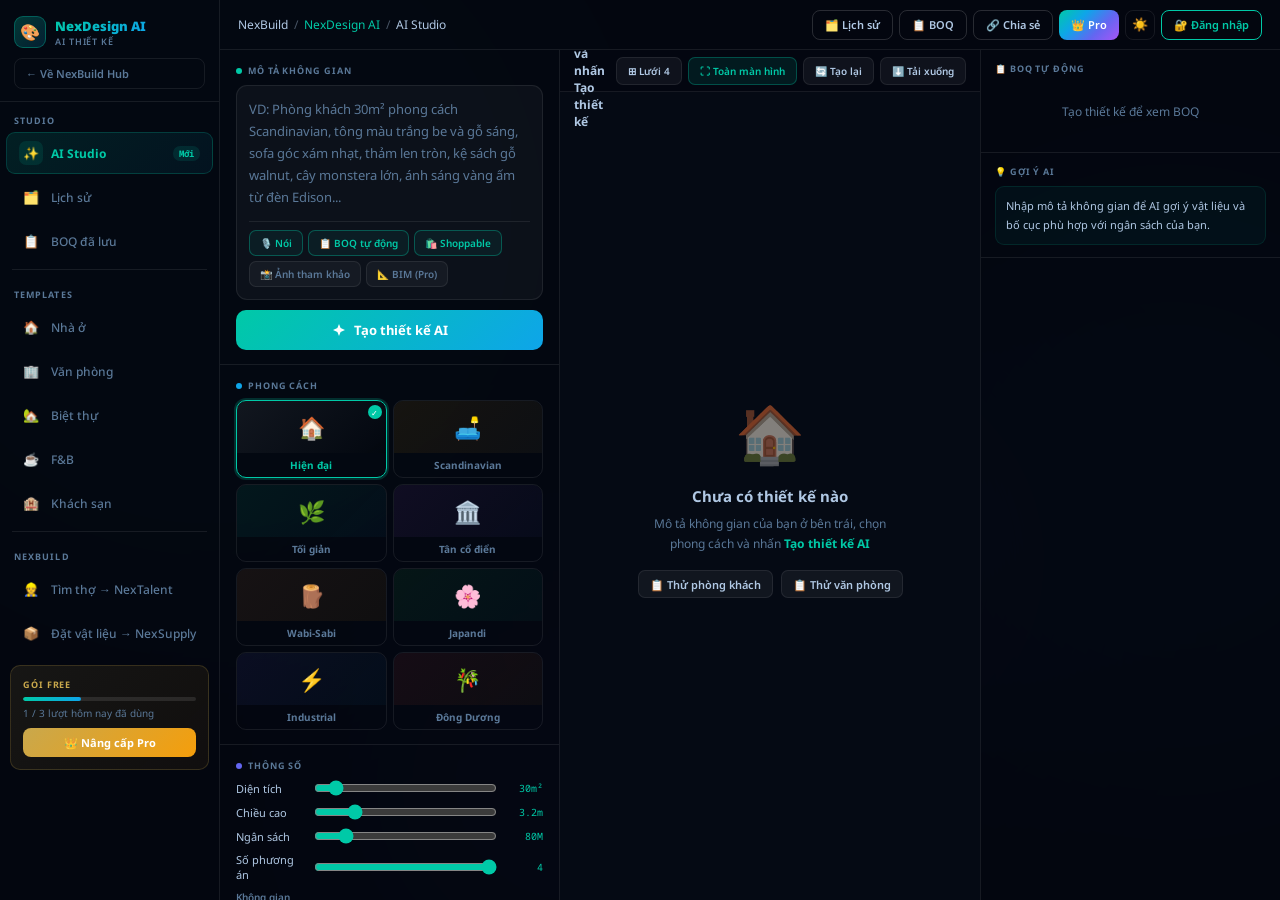
==== public/nexdesign-app.html @ 83a47e2e "feat: NexDesign AI full-stack — Gemini integration + auth + quota - Replace nexdesign-app with corre" ====
<!DOCTYPE html>
<html lang="vi" data-theme="dark">
<head>
<meta charset="UTF-8">
<meta name="viewport" content="width=device-width,initial-scale=1.0">
<title>NexDesign AI — AI Thiết kế không gian</title>
<link href="https://fonts.googleapis.com/css2?family=Noto+Sans:wght@300;400;500;600;700;900&family=Noto+Sans+Mono:wght@400;600;700&display=swap" rel="stylesheet">
<style>
*{margin:0;padding:0;box-sizing:border-box}
:root{--c1:#00C9A7;--c2:#0EA5E9;--ind:#6366F1;--vio:#A855F7;--gold:#C9A84C;--green:#22C55E;--red:#EF4444;--amb:#F59E0B;--orange:#FB923C;--grad:linear-gradient(135deg,#00C9A7,#0EA5E9,#6366F1,#A855F7)}
[data-theme="dark"]{--bg:#030609;--bg2:#050A14;--bg3:#080E1C;--text:#F2F7FF;--text2:#B0C8E4;--text3:#5A7898;--bdr:rgba(255,255,255,.08);--bdr2:rgba(255,255,255,.15);--sur:rgba(8,14,30,.94);--sur2:rgba(12,20,42,.97);--sb:rgba(4,7,16,.96);--card:rgba(6,11,24,.95)}
[data-theme="light"]{--bg:#EEF2FF;--bg2:#F8F9FF;--bg3:#E4E9FF;--text:#0A1020;--text2:#304060;--text3:#6888AA;--bdr:rgba(80,100,200,.1);--bdr2:rgba(80,100,200,.2);--sur:rgba(255,255,255,.95);--sur2:#fff;--sb:rgba(248,250,255,.97);--card:rgba(255,255,255,.92)}
html,body{height:100%;font-family:"Noto Sans",sans-serif;background:var(--bg);color:var(--text);overflow:hidden}
.orb{position:fixed;border-radius:50%;filter:blur(100px);pointer-events:none;z-index:0;animation:drift 14s ease-in-out infinite alternate;opacity:.3}
.o1{width:800px;height:800px;background:#00C9A7;top:-20%;left:-15%;animation-delay:0s}
.o2{width:600px;height:600px;background:#0EA5E9;top:20%;right:-15%;animation-delay:-4s}
.o3{width:500px;height:500px;background:#6366F1;bottom:-15%;left:25%;animation-delay:-8s}
.o4{width:400px;height:400px;background:#A855F7;top:40%;left:50%;animation-delay:-11s}
@keyframes drift{0%{transform:translate(0,0) scale(1)}40%{transform:translate(30px,-40px) scale(1.08)}70%{transform:translate(-20px,28px) scale(.93)}100%{transform:translate(14px,20px) scale(1.05)}}
[data-theme="light"] .orb{opacity:.08}

#app{display:flex;height:100vh;overflow:hidden;position:relative;z-index:1}

/* ── SIDEBAR ── */
#sb{width:220px;flex-shrink:0;height:100vh;background:var(--sb);border-right:1px solid var(--bdr);display:flex;flex-direction:column;overflow-y:auto;z-index:10}
#sb::-webkit-scrollbar{width:3px}#sb::-webkit-scrollbar-thumb{background:rgba(255,255,255,.08);border-radius:2px}
.sb-head{padding:16px 14px 12px;border-bottom:1px solid var(--bdr)}
.sb-brand{display:flex;align-items:center;gap:9px;margin-bottom:10px}
.sb-brand-ico{width:32px;height:32px;border-radius:9px;background:linear-gradient(135deg,rgba(0,201,167,.25),rgba(14,165,233,.15));border:1px solid rgba(0,201,167,.35);display:flex;align-items:center;justify-content:center;font-size:16px}
.sb-brand-t{font-size:13px;font-weight:900;background:linear-gradient(135deg,#00C9A7,#0EA5E9);-webkit-background-clip:text;-webkit-text-fill-color:transparent;background-clip:text}
.sb-brand-s{font-size:9px;color:var(--text3);font-weight:600;letter-spacing:.1em;text-transform:uppercase}
.sb-back{width:100%;padding:7px 11px;border-radius:8px;border:1px solid var(--bdr);background:transparent;color:var(--text3);font-size:11px;font-weight:600;cursor:pointer;font-family:"Noto Sans",sans-serif;display:flex;align-items:center;gap:6px;transition:all .2s}
.sb-back:hover{border-color:var(--c1);color:var(--c1)}
.sb-sec{padding:12px 14px 4px;font-size:9px;font-weight:700;color:var(--text3);letter-spacing:.12em;text-transform:uppercase}
.si{display:flex;align-items:center;gap:8px;padding:8px 12px;margin:1px 6px;border-radius:9px;cursor:pointer;transition:all .2s;font-size:12px;font-weight:500;color:var(--text3);border:1px solid transparent}
.si:hover{background:rgba(255,255,255,.05);color:var(--text2)}
.si.on{background:linear-gradient(135deg,rgba(0,201,167,.12),rgba(14,165,233,.07));border-color:rgba(0,201,167,.22);color:var(--c1);font-weight:700}
.si-ic{width:24px;height:24px;border-radius:7px;display:flex;align-items:center;justify-content:center;font-size:13px;flex-shrink:0}
.si.on .si-ic{background:rgba(0,201,167,.12)}
.si-b{margin-left:auto;font-size:9px;font-weight:700;padding:1px 6px;border-radius:7px;background:rgba(0,201,167,.12);color:var(--c1);font-family:"Noto Sans Mono",monospace}
.si-div{height:1px;background:var(--bdr);margin:6px 12px}
.plan-box{margin:10px;border-radius:10px;background:linear-gradient(135deg,rgba(201,168,76,.1),rgba(245,158,11,.06));border:1px solid rgba(201,168,76,.2);padding:12px}
.plan-lbl{font-size:9px;font-weight:700;color:var(--gold);letter-spacing:.1em;text-transform:uppercase;margin-bottom:6px}
.plan-free-bar{height:4px;border-radius:2px;background:rgba(255,255,255,.1);overflow:hidden;margin-bottom:5px}
.plan-free-fill{height:100%;background:linear-gradient(90deg,var(--c1),var(--c2));width:33.3%;border-radius:2px}
.plan-free-txt{font-size:10px;color:var(--text3);margin-bottom:8px}
.plan-up{width:100%;padding:7px;border-radius:8px;background:linear-gradient(135deg,#C9A84C,#F59E0B);border:none;color:#fff;font-size:11px;font-weight:700;cursor:pointer;font-family:"Noto Sans",sans-serif}
.rbtn{height:32px;padding:0 12px;border-radius:8px;border:1px solid var(--bdr);background:var(--bg3);color:var(--text3);font-size:11px;font-weight:600;cursor:pointer;font-family:"Noto Sans",sans-serif;transition:all .2s}
.rbtn.on{border-color:var(--c1);background:rgba(0,201,167,.1);color:var(--c1)}

/* ── TOPBAR ── */
.topbar{height:50px;background:var(--sb);border-bottom:1px solid var(--bdr);display:flex;align-items:center;gap:10px;padding:0 18px;flex-shrink:0}
.tb-bpath{display:flex;align-items:center;gap:6px;font-size:12px;color:var(--text3)}
.tb-bpath span{color:var(--text2)}
.tb-bpath .sep{opacity:.4}
.tb-acts{margin-left:auto;display:flex;gap:6px;align-items:center}
.tba{height:30px;padding:0 12px;border-radius:8px;font-size:11px;font-weight:600;cursor:pointer;font-family:"Noto Sans",sans-serif;transition:all .2s;display:flex;align-items:center;gap:5px;white-space:nowrap}
.tba-g{background:transparent;border:1px solid var(--bdr2);color:var(--text2)}.tba-g:hover{border-color:var(--c1);color:var(--c1)}
.tba-p{background:var(--grad);border:none;color:#fff}.tba-p:hover{opacity:.88}
.tba-ic{width:30px;height:30px;border-radius:8px;border:1px solid var(--bdr);background:transparent;color:var(--text2);cursor:pointer;display:flex;align-items:center;justify-content:center;font-size:13px;transition:all .2s}
.tba-ic:hover{border-color:var(--c1);color:var(--c1)}

/* ── MAIN AREA ── */
#main{flex:1;display:flex;flex-direction:column;overflow:hidden}
.pg{flex:1;overflow-y:auto;display:none}
.pg.on{display:flex;flex-direction:column}
.pg::-webkit-scrollbar{width:5px}.pg::-webkit-scrollbar-thumb{background:rgba(255,255,255,.08);border-radius:3px}

/* ── STUDIO LAYOUT ── */
.studio{display:grid;grid-template-columns:340px 1fr 300px;height:calc(100vh - 50px);overflow:hidden}

/* LEFT PANEL — INPUT */
.panel-l{background:var(--sb);border-right:1px solid var(--bdr);display:flex;flex-direction:column;overflow-y:auto;overflow-x:hidden}
.panel-l::-webkit-scrollbar{width:3px}.panel-l::-webkit-scrollbar-thumb{background:rgba(255,255,255,.06);border-radius:2px}
.pl-sec{padding:14px 16px;border-bottom:1px solid var(--bdr)}
.pl-lbl{font-size:9px;font-weight:700;color:var(--text3);letter-spacing:.1em;text-transform:uppercase;margin-bottom:8px;display:flex;align-items:center;gap:6px}
.pl-lbl-dot{width:6px;height:6px;border-radius:50%}
.prompt-box{background:rgba(255,255,255,.04);border:1px solid var(--bdr);border-radius:11px;padding:12px;margin-bottom:10px;transition:all .25s}
.prompt-box:focus-within{border-color:rgba(0,201,167,.4);background:rgba(0,201,167,.04)}
textarea{width:100%;background:transparent;border:none;outline:none;color:var(--text);font-size:13px;font-family:"Noto Sans",sans-serif;resize:none;line-height:1.7}
textarea::placeholder{color:var(--text3)}
.prompt-tools{display:flex;gap:5px;flex-wrap:wrap;margin-top:8px;padding-top:8px;border-top:1px solid var(--bdr)}
.pt{height:26px;padding:0 10px;border-radius:7px;background:rgba(255,255,255,.04);border:1px solid var(--bdr);color:var(--text3);font-size:10px;font-weight:600;cursor:pointer;font-family:"Noto Sans",sans-serif;display:flex;align-items:center;gap:4px;transition:all .2s}
.pt:hover,.pt.on{border-color:rgba(0,201,167,.35);color:var(--c1);background:rgba(0,201,167,.07)}
.gen-btn{width:100%;padding:11px;border-radius:10px;background:linear-gradient(135deg,#00C9A7,#0EA5E9);border:none;color:#fff;font-size:13px;font-weight:700;cursor:pointer;font-family:"Noto Sans",sans-serif;display:flex;align-items:center;justify-content:center;gap:8px;transition:all .2s}
.gen-btn:hover{transform:translateY(-1px);box-shadow:0 6px 20px rgba(0,201,167,.3)}

/* STYLE CHIPS */
.style-grid{display:grid;grid-template-columns:1fr 1fr;gap:6px}
.sc{border-radius:10px;border:1px solid var(--bdr);cursor:pointer;overflow:hidden;transition:all .22s;position:relative}
.sc:hover{border-color:var(--c1);transform:scale(1.02)}
.sc.on{border-color:var(--c1);box-shadow:0 0 0 2px rgba(0,201,167,.2)}
.sc-img{height:52px;display:flex;align-items:center;justify-content:center;font-size:22px;position:relative}
.sc-lbl{font-size:10px;font-weight:700;text-align:center;padding:5px 4px;color:var(--text3)}
.sc.on .sc-lbl{color:var(--c1)}
.sc-ck{position:absolute;top:4px;right:4px;width:14px;height:14px;border-radius:50%;background:var(--c1);color:#fff;font-size:8px;display:none;align-items:center;justify-content:center}
.sc.on .sc-ck{display:flex}

/* SETTINGS */
.rng{display:flex;align-items:center;gap:8px;margin-bottom:8px}
.rng-l{font-size:11px;color:var(--text2);width:70px;flex-shrink:0}
input[type=range]{flex:1;accent-color:var(--c1);cursor:pointer}
.rng-v{font-family:"Noto Sans Mono",monospace;font-size:10px;color:var(--c1);width:38px;text-align:right;flex-shrink:0}
.tgl-row{display:flex;align-items:center;justify-content:space-between;margin-bottom:7px}
.tgl-l{font-size:11px;color:var(--text2)}
.tgl{width:34px;height:18px;border-radius:9px;background:rgba(255,255,255,.1);cursor:pointer;position:relative;transition:all .3s;flex-shrink:0;border:none}
.tgl.on{background:var(--c1)}
.tgl::after{content:"";position:absolute;top:2px;left:2px;width:14px;height:14px;border-radius:50%;background:#fff;transition:all .25s}
.tgl.on::after{left:18px}
.chips{display:flex;gap:4px;flex-wrap:wrap}
.chip{padding:4px 10px;border-radius:14px;border:1px solid var(--bdr);background:transparent;color:var(--text3);font-size:10px;font-weight:600;cursor:pointer;transition:all .2s;font-family:"Noto Sans",sans-serif}
.chip.on{background:rgba(0,201,167,.1);border-color:rgba(0,201,167,.3);color:var(--c1)}

/* CENTER CANVAS */
.canvas{background:var(--bg2);display:flex;flex-direction:column;overflow:hidden;position:relative}
.cv-toolbar{height:42px;background:var(--sb);border-bottom:1px solid var(--bdr);display:flex;align-items:center;gap:6px;padding:0 14px;flex-shrink:0}
.cv-tb-lbl{font-size:12px;font-weight:700;color:var(--text2);flex:1}
.cv-btn{height:28px;padding:0 11px;border-radius:7px;background:rgba(255,255,255,.05);border:1px solid var(--bdr);color:var(--text2);font-size:10px;font-weight:600;cursor:pointer;font-family:"Noto Sans",sans-serif;display:flex;align-items:center;gap:5px;transition:all .2s}
.cv-btn:hover{border-color:var(--c1);color:var(--c1)}
.cv-btn.active{background:rgba(0,201,167,.1);border-color:rgba(0,201,167,.3);color:var(--c1)}

/* RENDER STATES */
.cv-empty{flex:1;display:flex;flex-direction:column;align-items:center;justify-content:center;color:var(--text3);text-align:center;padding:40px}
.cv-empty-ico{font-size:56px;margin-bottom:16px;opacity:.5}
.cv-empty-t{font-size:15px;font-weight:700;margin-bottom:8px;color:var(--text2)}
.cv-empty-s{font-size:12px;line-height:1.7;max-width:260px}

.cv-loading{flex:1;display:none;flex-direction:column;align-items:center;justify-content:center;padding:40px}
.cv-loading.on{display:flex}
.spinner{width:48px;height:48px;border:3px solid rgba(0,201,167,.2);border-top-color:var(--c1);border-radius:50%;animation:spin 1s linear infinite;margin-bottom:20px}
@keyframes spin{to{transform:rotate(360deg)}}
.ld-t{font-size:14px;font-weight:700;color:var(--text2);margin-bottom:6px}
.ld-s{font-size:12px;color:var(--text3);margin-bottom:20px}
.ld-bar{width:280px;height:4px;border-radius:2px;background:rgba(255,255,255,.08);overflow:hidden;margin-bottom:8px}
.ld-fill{height:100%;background:linear-gradient(90deg,var(--c1),var(--c2));border-radius:2px;width:0%;transition:width .5s ease}
.ld-steps-row{display:flex;gap:0;width:280px;position:relative;margin-top:16px}
.ld-steps-row::before{content:"";position:absolute;top:9px;left:0;right:0;height:2px;background:var(--bdr)}
.ld-st{flex:1;display:flex;flex-direction:column;align-items:center;gap:4px;position:relative;z-index:1}
.ld-dot{width:18px;height:18px;border-radius:50%;background:var(--bg2);border:2px solid var(--bdr);display:flex;align-items:center;justify-content:center;font-size:8px;font-weight:700;transition:all .3s}
.ld-dot.done{background:var(--c1);border-color:var(--c1);color:#fff}
.ld-dot.act{background:rgba(0,201,167,.15);border-color:var(--c1);color:var(--c1);animation:pulse 1.2s ease infinite}
@keyframes pulse{0%,100%{box-shadow:0 0 0 0 rgba(0,201,167,.35)}50%{box-shadow:0 0 0 6px rgba(0,201,167,0)}}
.ld-sl{font-size:9px;color:var(--text3);font-weight:600}

.cv-result{flex:1;display:none;flex-direction:column;overflow:hidden}
.cv-result.on{display:flex}

/* RENDER GRID */
.render-tabs{display:flex;gap:6px;padding:10px 14px;background:var(--sb);border-bottom:1px solid var(--bdr);flex-shrink:0}
.rt{height:26px;padding:0 12px;border-radius:7px;font-size:11px;font-weight:600;cursor:pointer;border:1px solid var(--bdr);background:transparent;color:var(--text3);font-family:"Noto Sans",sans-serif;transition:all .2s}
.rt.on{background:rgba(0,201,167,.1);border-color:rgba(0,201,167,.3);color:var(--c1);font-weight:700}
.render-area{flex:1;overflow-y:auto;padding:14px}
.render-area::-webkit-scrollbar{width:4px}.render-area::-webkit-scrollbar-thumb{background:rgba(255,255,255,.06);border-radius:2px}

.r4grid{display:grid;grid-template-columns:1fr 1fr;gap:10px}
.rcard{border-radius:12px;border:1px solid var(--bdr);overflow:hidden;cursor:pointer;transition:all .25s;position:relative}
.rcard:hover{border-color:rgba(0,201,167,.35);transform:translateY(-2px)}
.rcard.sel{border-color:var(--c1);box-shadow:0 0 0 2px rgba(0,201,167,.2)}
.rframe{height:170px;display:flex;align-items:center;justify-content:center;position:relative;overflow:hidden}
.rf-label{position:absolute;bottom:8px;left:8px;right:8px;background:rgba(0,0,0,.65);border-radius:6px;padding:6px 8px;font-size:10px;font-weight:700;color:#fff;backdrop-filter:blur(4px)}
.rf-sel{position:absolute;top:8px;left:8px;background:var(--c1);color:#fff;font-size:9px;font-weight:800;padding:2px 8px;border-radius:6px}
.rf-opts{position:absolute;top:8px;right:8px;display:flex;gap:4px;opacity:0;transition:opacity .2s}
.rcard:hover .rf-opts{opacity:1}
.rf-opt{width:26px;height:26px;border-radius:6px;background:rgba(0,0,0,.6);border:1px solid rgba(255,255,255,.2);color:#fff;font-size:12px;cursor:pointer;display:flex;align-items:center;justify-content:center;backdrop-filter:blur(4px)}
.rmeta{padding:8px 10px;background:var(--sur)}
.rmeta-t{font-size:11px;font-weight:700;color:var(--text);margin-bottom:2px}
.rmeta-s{font-size:10px;color:var(--text3)}

/* SINGLE RENDER VIEW */
.single-render{display:none;flex-direction:column;gap:0;height:100%}
.single-render.on{display:flex}
.sr-frame{flex:1;position:relative;overflow:hidden;min-height:0}
.sr-toolbar{display:flex;align-items:center;gap:6px;padding:8px 12px;background:rgba(0,0,0,.4);backdrop-filter:blur(12px);border-bottom:1px solid rgba(255,255,255,.08)}
.sr-info{font-size:11px;color:rgba(255,255,255,.8);font-weight:600}
.sr-tools{margin-left:auto;display:flex;gap:5px}
.sr-t{height:26px;padding:0 10px;border-radius:7px;background:rgba(255,255,255,.12);border:1px solid rgba(255,255,255,.15);color:#fff;font-size:10px;font-weight:600;cursor:pointer;font-family:"Noto Sans",sans-serif;display:flex;align-items:center;gap:4px}
.sr-t:hover{background:rgba(255,255,255,.2)}
.sr-canvas{flex:1;display:flex;align-items:center;justify-content:center;overflow:hidden;position:relative}

/* SHOPPABLE HOTSPOTS */
.hotspot{position:absolute;width:28px;height:28px;border-radius:50%;background:rgba(0,201,167,.9);border:2px solid #fff;cursor:pointer;display:flex;align-items:center;justify-content:center;font-size:12px;color:#fff;font-weight:700;animation:hpulse 2s ease infinite;box-shadow:0 0 0 0 rgba(0,201,167,.4);transition:transform .2s}
.hotspot:hover{transform:scale(1.2)}
@keyframes hpulse{0%,100%{box-shadow:0 0 0 0 rgba(0,201,167,.5)}60%{box-shadow:0 0 0 10px rgba(0,201,167,0)}}
.hp-tip{position:absolute;background:rgba(3,6,14,.95);border:1px solid rgba(0,201,167,.3);border-radius:10px;padding:10px 12px;font-size:11px;color:var(--text);min-width:160px;pointer-events:none;z-index:10;backdrop-filter:blur(10px)}
.hp-tip-name{font-weight:700;margin-bottom:3px}
.hp-tip-price{color:var(--c1);font-weight:700;font-family:"Noto Sans Mono",monospace;font-size:12px;margin-bottom:6px}
.hp-tip-btn{width:100%;padding:5px;border-radius:6px;background:linear-gradient(135deg,var(--c1),var(--c2));border:none;color:#fff;font-size:10px;font-weight:700;cursor:pointer;font-family:"Noto Sans",sans-serif}

/* RIGHT PANEL — DETAILS */
.panel-r{background:var(--sb);border-left:1px solid var(--bdr);display:flex;flex-direction:column;overflow-y:auto;overflow-x:hidden}
.panel-r::-webkit-scrollbar{width:3px}.panel-r::-webkit-scrollbar-thumb{background:rgba(255,255,255,.06);border-radius:2px}
.pr-sec{padding:12px 14px;border-bottom:1px solid var(--bdr)}
.pr-lbl{font-size:9px;font-weight:700;color:var(--text3);letter-spacing:.1em;text-transform:uppercase;margin-bottom:8px}

/* BOQ in right panel */
.boq-item{display:flex;align-items:center;justify-content:space-between;padding:7px 0;border-bottom:1px solid rgba(255,255,255,.04)}
.boq-item:last-child{border-bottom:none}
.bi-cat{font-size:11px;color:var(--text2)}
.bi-mat{font-size:10px;color:var(--text3);margin-top:1px}
.bi-price{font-family:"Noto Sans Mono",monospace;font-size:12px;font-weight:700;color:var(--c1);white-space:nowrap;margin-left:8px}
.boq-total-row{display:flex;justify-content:space-between;align-items:center;padding:10px 0;border-top:1px solid var(--bdr);margin-top:4px}
.boq-total-l{font-size:11px;font-weight:700;color:var(--text2)}
.boq-total-v{font-family:"Noto Sans Mono",monospace;font-size:17px;font-weight:800;color:var(--c1)}
.boq-act-grid{display:grid;grid-template-columns:1fr 1fr;gap:6px;margin-top:8px}
.bab{padding:8px;border-radius:9px;font-size:11px;font-weight:700;cursor:pointer;font-family:"Noto Sans",sans-serif;border:none;color:#fff;text-align:center;transition:opacity .2s}
.bab:hover{opacity:.85}
.bab-g{background:transparent;border:1px solid var(--bdr2);color:var(--text2)}
.bab-g:hover{border-color:var(--c1);color:var(--c1)}

/* VARIANTS / MATERIALS */
.var-row{display:flex;align-items:center;gap:7px;padding:7px 0;border-bottom:1px solid rgba(255,255,255,.04);cursor:pointer;transition:all .2s;border-radius:6px;padding:6px}
.var-row:hover{background:rgba(255,255,255,.04)}
.var-row.on{background:rgba(0,201,167,.07)}
.var-swatch{width:28px;height:28px;border-radius:7px;flex-shrink:0;border:1px solid rgba(255,255,255,.1)}
.var-info{flex:1}
.var-name{font-size:11px;font-weight:600;color:var(--text)}
.var-price{font-size:10px;color:var(--text3)}
.var-sel{width:16px;height:16px;border-radius:50%;border:2px solid var(--bdr);flex-shrink:0;transition:all .2s}
.var-row.on .var-sel{background:var(--c1);border-color:var(--c1)}

/* HISTORY PAGE */
.hist-page{padding:18px;overflow-y:auto;flex:1}
.hist-page::-webkit-scrollbar{width:5px}
.hist-filter{display:flex;gap:6px;margin-bottom:16px;flex-wrap:wrap}
.hf{height:28px;padding:0 12px;border-radius:8px;border:1px solid var(--bdr);background:transparent;color:var(--text3);font-size:11px;font-weight:600;cursor:pointer;font-family:"Noto Sans",sans-serif;transition:all .2s}
.hf.on,.hf:hover{border-color:var(--c1);color:var(--c1);background:rgba(0,201,167,.07)}
.hist-grid{display:grid;grid-template-columns:repeat(auto-fill,minmax(180px,1fr));gap:12px}
.hcard{border-radius:12px;border:1px solid var(--bdr);overflow:hidden;cursor:pointer;transition:all .25s;background:var(--sur)}
.hcard:hover{transform:translateY(-3px);box-shadow:0 10px 30px rgba(0,0,0,.35);border-color:var(--bdr2)}
.hc-thumb{height:110px;display:flex;align-items:center;justify-content:center;font-size:36px;position:relative;overflow:hidden}
.hc-body{padding:10px 11px}
.hc-name{font-size:12px;font-weight:700;color:var(--text);margin-bottom:3px;line-height:1.3}
.hc-date{font-size:10px;color:var(--text3);margin-bottom:6px}
.hc-tags{display:flex;gap:4px;flex-wrap:wrap}
.htag{font-size:9px;font-weight:700;padding:2px 7px;border-radius:6px;border:1px solid}
.htag-t{background:rgba(0,201,167,.08);border-color:rgba(0,201,167,.2);color:var(--c1)}
.htag-b{background:rgba(14,165,233,.08);border-color:rgba(14,165,233,.2);color:var(--c2)}
.htag-g{background:rgba(34,197,94,.08);border-color:rgba(34,197,94,.2);color:var(--green)}
.hc-acts{display:flex;gap:5px;margin-top:8px}
.hca{flex:1;padding:5px;border-radius:7px;font-size:10px;font-weight:600;cursor:pointer;border:none;font-family:"Noto Sans",sans-serif;text-align:center}

/* BOQ PAGE */
.boq-page{padding:18px;overflow-y:auto;flex:1}
.boq-page::-webkit-scrollbar{width:5px}
.boq-entry{background:var(--sur);border:1px solid var(--bdr);border-radius:13px;padding:16px;margin-bottom:12px}
.be-head{display:flex;align-items:center;gap:10px;margin-bottom:12px}
.be-title{font-size:13px;font-weight:800;flex:1}
.be-total{font-family:"Noto Sans Mono",monospace;font-size:15px;font-weight:800;color:var(--c1)}
table{width:100%;border-collapse:collapse;font-size:11px}
th{padding:7px 9px;text-align:left;font-size:9px;letter-spacing:.07em;text-transform:uppercase;color:var(--text3);border-bottom:1px solid var(--bdr);font-weight:700;background:rgba(255,255,255,.03)}
td{padding:8px 9px;border-bottom:1px solid rgba(255,255,255,.04);color:var(--text)}
tr:last-child td{border-bottom:none}
tr:hover td{background:rgba(255,255,255,.03)}
.td-stat{display:inline-flex;padding:2px 7px;border-radius:6px;font-size:9px;font-weight:700;border:1px solid}
.be-acts{display:flex;gap:6px;margin-top:12px;padding-top:10px;border-top:1px solid var(--bdr)}
.bea{flex:1;padding:7px;border-radius:8px;font-size:11px;font-weight:700;cursor:pointer;border:none;color:#fff;font-family:"Noto Sans",sans-serif;transition:opacity .2s;text-align:center}
.bea:hover{opacity:.85}
.bea-g{background:transparent;border:1px solid var(--bdr2);color:var(--text2)}.bea-g:hover{border-color:var(--c1);color:var(--c1)}

/* PILL */
.pill{display:inline-flex;align-items:center;padding:2px 8px;border-radius:8px;font-size:9px;font-weight:700;border:1px solid}
.p-t{background:rgba(0,201,167,.08);border-color:rgba(0,201,167,.2);color:var(--c1)}
.p-b{background:rgba(14,165,233,.08);border-color:rgba(14,165,233,.2);color:var(--c2)}
.p-g{background:rgba(34,197,94,.08);border-color:rgba(34,197,94,.2);color:var(--green)}
.p-gold{background:rgba(201,168,76,.08);border-color:rgba(201,168,76,.2);color:var(--gold)}
.p-r{background:rgba(239,68,68,.08);border-color:rgba(239,68,68,.2);color:var(--red)}

/* TOAST */
#toast{position:fixed;bottom:20px;left:50%;transform:translateX(-50%) translateY(80px);background:rgba(3,6,9,.97);border:1px solid rgba(0,201,167,.3);border-radius:10px;padding:8px 16px;font-size:12px;font-weight:600;color:var(--c1);transition:transform .3s cubic-bezier(.34,1.2,.64,1);z-index:9999;pointer-events:none;white-space:nowrap}

/* ACTIVE HOTSPOT TIP */
.tip-hidden{display:none}
</style>
</head>
<body>
<div class="orb o1"></div><div class="orb o2"></div><div class="orb o3"></div><div class="orb o4"></div>

<div id="app">
<!-- SIDEBAR -->
<div id="sb">
  <div class="sb-head">
    <div class="sb-brand">
      <div class="sb-brand-ico">🎨</div>
      <div><div class="sb-brand-t">NexDesign AI</div><div class="sb-brand-s">AI Thiết kế</div></div>
    </div>
    <button class="sb-back" onclick="goBack()">← Về NexBuild Hub</button>
  </div>
  <div class="sb-sec">Studio</div>
  <div class="si on" onclick="setPage('studio')"><div class="si-ic">✨</div>AI Studio<span class="si-b">Mới</span></div>
  <div class="si" onclick="setPage('history')"><div class="si-ic">🗂️</div>Lịch sử</div>
  <div class="si" onclick="setPage('boq-page')"><div class="si-ic">📋</div>BOQ đã lưu</div>
  <div class="si-div"></div>
  <div class="sb-sec">Templates</div>
  <div class="si" onclick="loadTemplate('Phòng khách hiện đại')"><div class="si-ic">🏠</div>Nhà ở</div>
  <div class="si" onclick="loadTemplate('Văn phòng open space')"><div class="si-ic">🏢</div>Văn phòng</div>
  <div class="si" onclick="loadTemplate('Biệt thự cao cấp')"><div class="si-ic">🏡</div>Biệt thự</div>
  <div class="si" onclick="loadTemplate('Quán cafe phong cách')"><div class="si-ic">☕</div>F&B</div>
  <div class="si" onclick="loadTemplate('Khách sạn boutique')"><div class="si-ic">🏨</div>Khách sạn</div>
  <div class="si-div"></div>
  <div class="sb-sec">NexBuild</div>
  <div class="si" onclick="toast('Mở NexTalent — Tìm thợ thi công')"><div class="si-ic">👷</div>Tìm thợ → NexTalent</div>
  <div class="si" onclick="toast('Mở NexSupply — Đặt vật liệu')"><div class="si-ic">📦</div>Đặt vật liệu → NexSupply</div>
  <div class="plan-box">
    <div class="plan-lbl">Gói Free</div>
    <div class="plan-free-bar"><div class="plan-free-fill"></div></div>
    <div class="plan-free-txt">1 / 3 lượt hôm nay đã dùng</div>
    <button class="plan-up" onclick="toast('Nâng cấp Pro 299K/tháng — Không giới hạn lượt')">👑 Nâng cấp Pro</button>
  </div>
</div>

<!-- MAIN -->
<div id="main">
  <!-- TOPBAR -->
  <div class="topbar">
    <div class="tb-bpath">
      <span>NexBuild</span><span class="sep">/</span>
      <span style="color:var(--c1)">NexDesign AI</span><span class="sep">/</span>
      <span id="tb-cur">AI Studio</span>
    </div>
    <div class="tb-acts">
      <button class="tba tba-g" onclick="setPage('history')">🗂️ Lịch sử</button>
      <button class="tba tba-g" onclick="setPage('boq-page')">📋 BOQ</button>
      <button class="tba tba-g" onclick="toast('Chia sẻ workspace')">🔗 Chia sẻ</button>
      <button class="tba tba-p" onclick="toast('Nâng cấp Pro $19/tháng — Không giới hạn lượt')">👑 Pro</button>
      <button class="tba-ic" onclick="toggleTheme()" id="themeBtn">☀️</button>
      <button class="tba tba-g" id="authBtn" onclick="openAuthModal()" style="border-color:var(--c1);color:var(--c1)">🔐 Đăng nhập</button>
      <div id="userInfo" style="display:none;align-items:center;gap:8px">
        <div style="width:28px;height:28px;border-radius:50%;background:var(--grad);display:flex;align-items:center;justify-content:center;font-size:11px;font-weight:700" id="userAvatar">U</div>
        <span style="font-size:11px;font-weight:600" id="userName"></span>
        <button class="tba tba-g" style="font-size:10px;padding:0 8px;height:24px" onclick="doLogout()">Thoát</button>
      </div>
    </div>
  </div>

  <!-- ═══ STUDIO PAGE ═══ -->
  <div class="pg on" id="pg-studio" style="overflow:hidden;flex-direction:row">
    <div class="studio" style="flex:1;height:calc(100vh - 50px)">

      <!-- LEFT: INPUT PANEL -->
      <div class="panel-l">
        <div class="pl-sec">
          <div class="pl-lbl"><div class="pl-lbl-dot" style="background:var(--c1)"></div>Mô tả không gian</div>
          <div class="prompt-box">
            <textarea id="promptTxt" rows="5" placeholder="VD: Phòng khách 30m² phong cách Scandinavian, tông màu trắng be và gỗ sáng, sofa góc xám nhạt, thảm len tròn, kệ sách gỗ walnut, cây monstera lớn, ánh sáng vàng ấm từ đèn Edison..."></textarea>
            <div class="prompt-tools">
              <button class="pt on" id="btnVoice" onclick="toggleVoice()">🎙️ Nói</button>
              <button class="pt on" onclick="this.classList.toggle('on')">📋 BOQ tự động</button>
              <button class="pt on" id="btnShop" onclick="this.classList.toggle('on')">🛍️ Shoppable</button>
              <button class="pt" onclick="toast('Upload ảnh tham khảo')">📸 Ảnh tham khảo</button>
              <button class="pt" onclick="toast('Upload file CAD/Revit — Tính năng Pro')">📐 BIM (Pro)</button>
            </div>
          </div>
          <button class="gen-btn" onclick="startGenerate()">
            <svg width="14" height="14" viewBox="0 0 14 14" fill="none"><path d="M7 1L8.6 5L13 7L8.6 9L7 13L5.4 9L1 7L5.4 5L7 1Z" fill="white"/></svg>
            Tạo thiết kế AI
          </button>
        </div>

        <div class="pl-sec">
          <div class="pl-lbl"><div class="pl-lbl-dot" style="background:var(--c2)"></div>Phong cách</div>
          <div class="style-grid">
            <div class="sc on" onclick="selStyle(this)"><div class="sc-img" style="background:linear-gradient(135deg,rgba(255,255,255,.06),rgba(0,0,0,.1))">🏠<div class="sc-ck">✓</div></div><div class="sc-lbl">Hiện đại</div></div>
            <div class="sc" onclick="selStyle(this)"><div class="sc-img" style="background:linear-gradient(135deg,rgba(245,158,11,.08),rgba(201,168,76,.05))">🛋️<div class="sc-ck">✓</div></div><div class="sc-lbl">Scandinavian</div></div>
            <div class="sc" onclick="selStyle(this)"><div class="sc-img" style="background:linear-gradient(135deg,rgba(0,201,167,.08),rgba(14,165,233,.04))">🌿<div class="sc-ck">✓</div></div><div class="sc-lbl">Tối giản</div></div>
            <div class="sc" onclick="selStyle(this)"><div class="sc-img" style="background:linear-gradient(135deg,rgba(168,85,247,.08),rgba(99,102,241,.04))">🏛️<div class="sc-ck">✓</div></div><div class="sc-lbl">Tân cổ điển</div></div>
            <div class="sc" onclick="selStyle(this)"><div class="sc-img" style="background:linear-gradient(135deg,rgba(251,146,60,.08),rgba(245,158,11,.05))">🪵<div class="sc-ck">✓</div></div><div class="sc-lbl">Wabi-Sabi</div></div>
            <div class="sc" onclick="selStyle(this)"><div class="sc-img" style="background:linear-gradient(135deg,rgba(34,197,94,.08),rgba(0,201,167,.04))">🌸<div class="sc-ck">✓</div></div><div class="sc-lbl">Japandi</div></div>
            <div class="sc" onclick="selStyle(this)"><div class="sc-img" style="background:linear-gradient(135deg,rgba(99,102,241,.08),rgba(14,165,233,.04))">⚡<div class="sc-ck">✓</div></div><div class="sc-lbl">Industrial</div></div>
            <div class="sc" onclick="selStyle(this)"><div class="sc-img" style="background:linear-gradient(135deg,rgba(239,68,68,.08),rgba(245,158,11,.04))">🎋<div class="sc-ck">✓</div></div><div class="sc-lbl">Đông Dương</div></div>
          </div>
        </div>

        <div class="pl-sec">
          <div class="pl-lbl"><div class="pl-lbl-dot" style="background:var(--ind)"></div>Thông số</div>
          <div class="rng"><span class="rng-l">Diện tích</span><input type="range" min="5" max="300" value="30" oninput="document.getElementById('rv1').textContent=this.value+'m²'"><span class="rng-v" id="rv1">30m²</span></div>
          <div class="rng"><span class="rng-l">Chiều cao</span><input type="range" min="25" max="60" value="32" oninput="document.getElementById('rv2').textContent=(this.value/10).toFixed(1)+'m'"><span class="rng-v" id="rv2">3.2m</span></div>
          <div class="rng"><span class="rng-l">Ngân sách</span><input type="range" min="10" max="500" value="80" oninput="document.getElementById('rv3').textContent=this.value+'M'"><span class="rng-v" id="rv3">80M</span></div>
          <div class="rng"><span class="rng-l">Số phương án</span><input type="range" min="1" max="4" value="4" oninput="document.getElementById('rv4').textContent=this.value"><span class="rng-v" id="rv4">4</span></div>
          <div style="margin-top:8px">
            <div style="font-size:10px;color:var(--text3);margin-bottom:6px;font-weight:600">Không gian</div>
            <div class="chips">
              <button class="chip on" onclick="this.classList.toggle('on')">Phòng khách</button>
              <button class="chip" onclick="this.classList.toggle('on')">Phòng bếp</button>
              <button class="chip" onclick="this.classList.toggle('on')">Phòng ngủ</button>
              <button class="chip" onclick="this.classList.toggle('on')">Phòng tắm</button>
              <button class="chip" onclick="this.classList.toggle('on')">Văn phòng</button>
              <button class="chip" onclick="this.classList.toggle('on')">Sân vườn</button>
              <button class="chip" onclick="this.classList.toggle('on')">Ban công</button>
            </div>
          </div>
          <div style="margin-top:12px">
            <div class="tgl-row"><span class="tgl-l">Ánh sáng ban ngày</span><button class="tgl on" onclick="this.classList.toggle('on')"></button></div>
            <div class="tgl-row"><span class="tgl-l">Ánh sáng ban đêm</span><button class="tgl" onclick="this.classList.toggle('on')"></button></div>
            <div class="tgl-row"><span class="tgl-l">Góc nhìn 360°</span><button class="tgl" onclick="this.classList.toggle('on')"></button></div>
            <div class="tgl-row"><span class="tgl-l">BOQ tự động</span><button class="tgl on" onclick="this.classList.toggle('on')"></button></div>
            <div class="tgl-row"><span class="tgl-l">Shoppable items</span><button class="tgl on" onclick="this.classList.toggle('on')"></button></div>
          </div>
        </div>
      </div>

      <!-- CENTER: CANVAS -->
      <div class="canvas">
        <div class="cv-toolbar">
          <span class="cv-tb-lbl" id="cv-title">Nhập mô tả và nhấn Tạo thiết kế</span>
          <button class="cv-btn" onclick="showGrid()">⊞ Lưới 4</button>
          <button class="cv-btn active" id="btn-single" onclick="showSingle(0)">⛶ Toàn màn hình</button>
          <button class="cv-btn" onclick="startGenerate()">🔄 Tạo lại</button>
          <button class="cv-btn" onclick="toast('Tải xuống tất cả render')">⬇️ Tải xuống</button>
          <button class="cv-btn" id="shopBtn" onclick="toggleShoppable()" style="display:none">🛍️ Shoppable</button>
        </div>

        <!-- EMPTY STATE -->
        <div class="cv-empty" id="cvEmpty">
          <div class="cv-empty-ico">🏠</div>
          <div class="cv-empty-t">Chưa có thiết kế nào</div>
          <div class="cv-empty-s">Mô tả không gian của bạn ở bên trái, chọn phong cách và nhấn <strong style="color:var(--c1)">Tạo thiết kế AI</strong></div>
          <div style="display:flex;gap:8px;margin-top:16px;flex-wrap:wrap;justify-content:center">
            <button class="cv-btn on" onclick="loadTemplate('Phòng khách Scandinavian 30m², tông màu trắng be, sofa xám, gỗ sáng')" style="font-size:11px">📋 Thử phòng khách</button>
            <button class="cv-btn" onclick="loadTemplate('Văn phòng hiện đại 80m², open space, bàn làm việc trắng, ánh sáng tự nhiên')" style="font-size:11px">📋 Thử văn phòng</button>
          </div>
        </div>

        <!-- LOADING -->
        <div class="cv-loading" id="cvLoading">
          <div class="spinner"></div>
          <div class="ld-t" id="ldTitle">Đang phân tích không gian...</div>
          <div class="ld-s" id="ldSub">AI đang hiểu yêu cầu của bạn</div>
          <div class="ld-bar"><div class="ld-fill" id="ldFill"></div></div>
          <div style="font-size:11px;color:var(--text3);margin-bottom:8px" id="ldPct">0%</div>
          <div class="ld-steps-row">
            <div class="ld-st"><div class="ld-dot act" id="ld1">1</div><div class="ld-sl">Phân tích</div></div>
            <div class="ld-st"><div class="ld-dot" id="ld2">2</div><div class="ld-sl">Thiết kế</div></div>
            <div class="ld-st"><div class="ld-dot" id="ld3">3</div><div class="ld-sl">Render</div></div>
            <div class="ld-st"><div class="ld-dot" id="ld4">4</div><div class="ld-sl">BOQ</div></div>
            <div class="ld-st"><div class="ld-dot" id="ld5">5</div><div class="ld-sl">Hoàn tất</div></div>
          </div>
        </div>

        <!-- RESULT -->
        <div class="cv-result" id="cvResult">
          <div class="render-tabs">
            <button class="rt on" onclick="showGrid();setRT(this)">⊞ 4 phương án</button>
            <button class="rt" onclick="showSingle(0);setRT(this)">A — Hiện đại</button>
            <button class="rt" onclick="showSingle(1);setRT(this)">B — Scandinavian</button>
            <button class="rt" onclick="showSingle(2);setRT(this)">C — Japandi</button>
            <button class="rt" onclick="showSingle(3);setRT(this)">D — Industrial</button>
          </div>

          <!-- GRID VIEW -->
          <div class="render-area" id="renderGrid">
            <div class="r4grid">
              <div class="rcard sel" onclick="showSingle(0)">
                <div class="rframe" style="background:linear-gradient(135deg,#0a1e2e 0%,#0d2a40 40%,#082a20 100%)">
                  <div style="position:absolute;inset:0;display:flex;flex-direction:column;align-items:center;justify-content:center;gap:6px;opacity:.5">
                    <div style="font-size:48px">🛋️</div>
                    <div style="width:80%;height:2px;background:rgba(0,201,167,.3);border-radius:1px"></div>
                    <div style="display:flex;gap:6px"><div style="width:40px;height:40px;border-radius:6px;background:rgba(255,255,255,.08)"></div><div style="width:60px;height:40px;border-radius:6px;background:rgba(255,255,255,.06)"></div><div style="width:40px;height:40px;border-radius:6px;background:rgba(255,255,255,.08)"></div></div>
                  </div>
                  <div class="rf-sel">✓ Đã chọn</div>
                  <div class="rf-label">A — Hiện đại tối giản · Tông xanh navy</div>
                  <div class="rf-opts">
                    <div class="rf-opt" onclick="event.stopPropagation();toast('Phóng to phương án A')">⛶</div>
                    <div class="rf-opt" onclick="event.stopPropagation();toast('Tải xuống render A')">⬇</div>
                  </div>
                </div>
                <div class="rmeta"><div class="rmeta-t">Phương án A — Hiện đại</div><div class="rmeta-s">Navy · Trắng · Gỗ walnut · BOQ: 68M</div></div>
              </div>
              <div class="rcard" onclick="showSingle(1)">
                <div class="rframe" style="background:linear-gradient(135deg,#1a1408 0%,#2a200a 40%,#1a1800 100%)">
                  <div style="position:absolute;inset:0;display:flex;flex-direction:column;align-items:center;justify-content:center;gap:6px;opacity:.5">
                    <div style="font-size:48px">🌾</div>
                    <div style="width:80%;height:2px;background:rgba(245,158,11,.3);border-radius:1px"></div>
                    <div style="display:flex;gap:6px"><div style="width:50px;height:35px;border-radius:4px;background:rgba(245,158,11,.15)"></div><div style="width:40px;height:35px;border-radius:4px;background:rgba(201,168,76,.1)"></div></div>
                  </div>
                  <div class="rf-label">B — Scandinavian · Tông be gỗ sáng</div>
                  <div class="rf-opts">
                    <div class="rf-opt" onclick="event.stopPropagation();toast('Phóng to B')">⛶</div>
                    <div class="rf-opt" onclick="event.stopPropagation();toast('Tải xuống B')">⬇</div>
                  </div>
                </div>
                <div class="rmeta"><div class="rmeta-t">Phương án B — Scandinavian</div><div class="rmeta-s">Be · Gỗ sáng · Vải lanh · BOQ: 72M</div></div>
              </div>
              <div class="rcard" onclick="showSingle(2)">
                <div class="rframe" style="background:linear-gradient(135deg,#0a180a 0%,#0d2510 40%,#0a1a14 100%)">
                  <div style="position:absolute;inset:0;display:flex;flex-direction:column;align-items:center;justify-content:center;gap:6px;opacity:.5">
                    <div style="font-size:48px">🌸</div>
                    <div style="width:80%;height:2px;background:rgba(34,197,94,.3);border-radius:1px"></div>
                    <div style="display:flex;gap:8px"><div style="width:30px;height:50px;border-radius:4px;background:rgba(34,197,94,.12)"></div><div style="width:55px;height:50px;border-radius:4px;background:rgba(0,201,167,.08)"></div><div style="width:30px;height:50px;border-radius:4px;background:rgba(34,197,94,.12)"></div></div>
                  </div>
                  <div class="rf-label">C — Japandi · Tông xanh rêu thiên nhiên</div>
                  <div class="rf-opts">
                    <div class="rf-opt" onclick="event.stopPropagation();toast('Phóng to C')">⛶</div>
                    <div class="rf-opt" onclick="event.stopPropagation();toast('Tải xuống C')">⬇</div>
                  </div>
                </div>
                <div class="rmeta"><div class="rmeta-t">Phương án C — Japandi</div><div class="rmeta-s">Xanh rêu · Gỗ tự nhiên · Linen · BOQ: 85M</div></div>
              </div>
              <div class="rcard" onclick="showSingle(3)">
                <div class="rframe" style="background:linear-gradient(135deg,#140808 0%,#200a0a 40%,#180505 100%)">
                  <div style="position:absolute;inset:0;display:flex;flex-direction:column;align-items:center;justify-content:center;gap:6px;opacity:.5">
                    <div style="font-size:48px">⚙️</div>
                    <div style="width:80%;height:2px;background:rgba(239,68,68,.3);border-radius:1px"></div>
                    <div style="display:flex;gap:6px"><div style="width:45px;height:45px;border-radius:2px;background:rgba(239,68,68,.1)"></div><div style="width:35px;height:45px;border-radius:2px;background:rgba(251,146,60,.1)"></div><div style="width:45px;height:45px;border-radius:2px;background:rgba(239,68,68,.08)"></div></div>
                  </div>
                  <div class="rf-label">D — Industrial · Bê tông · Sắt thô</div>
                  <div class="rf-opts">
                    <div class="rf-opt" onclick="event.stopPropagation();toast('Phóng to D')">⛶</div>
                    <div class="rf-opt" onclick="event.stopPropagation();toast('Tải xuống D')">⬇</div>
                  </div>
                </div>
                <div class="rmeta"><div class="rmeta-t">Phương án D — Industrial</div><div class="rmeta-s">Bê tông · Sắt đen · Edison · BOQ: 56M</div></div>
              </div>
            </div>
          </div>

          <!-- SINGLE VIEW -->
          <div class="single-render" id="singleRender">
            <div class="sr-frame">
              <div class="sr-toolbar">
                <span class="sr-info" id="srInfo">Phương án A — Hiện đại tối giản</span>
                <div class="sr-tools">
                  <button class="sr-t" onclick="toast('Xem góc nhìn khác')">↺ Xoay</button>
                  <button class="sr-t" onclick="toast('Phóng to 4K')">⛶ 4K</button>
                  <button class="sr-t" onclick="toast('Tải xuống render cao')">⬇ Tải</button>
                  <button class="sr-t" onclick="toast('Chia sẻ thiết kế')">🔗 Share</button>
                  <button class="sr-t" id="shopToggleBtn" onclick="toggleShoppable()" style="background:rgba(0,201,167,.2);border-color:rgba(0,201,167,.4);color:var(--c1)">🛍️ Shoppable</button>
                </div>
              </div>
              <div class="sr-canvas" id="srCanvas">
                <!-- Render art -->
                <div id="renderArtA" style="width:100%;height:100%;position:relative;display:flex;align-items:center;justify-content:center">
                  <div style="position:absolute;inset:0;background:linear-gradient(135deg,#0a1e2e 0%,#0d2a40 30%,#082a20 60%,#091e30 100%)"></div>
                  <!-- Floor -->
                  <div style="position:absolute;bottom:0;left:0;right:0;height:30%;background:linear-gradient(0deg,rgba(0,0,0,.3),transparent)"></div>
                  <!-- Wall art -->
                  <div style="position:relative;width:85%;max-width:680px;height:340px">
                    <!-- Room walls -->
                    <div style="position:absolute;inset:0;background:rgba(255,255,255,.02);border-radius:4px;border:1px solid rgba(255,255,255,.06)"></div>
                    <!-- Sofa -->
                    <div style="position:absolute;bottom:60px;left:50%;transform:translateX(-50%);width:300px">
                      <div style="height:60px;background:rgba(30,50,80,.8);border-radius:8px 8px 0 0;border:1px solid rgba(14,165,233,.2)"></div>
                      <div style="height:25px;background:rgba(20,35,60,.9);border-radius:0 0 6px 6px;border:1px solid rgba(14,165,233,.15);border-top:none"></div>
                      <!-- Cushions -->
                      <div style="position:absolute;top:8px;left:10px;right:10px;display:flex;gap:8px">
                        <div style="flex:1;height:40px;background:rgba(0,201,167,.15);border-radius:4px"></div>
                        <div style="flex:1;height:40px;background:rgba(0,201,167,.12);border-radius:4px"></div>
                        <div style="flex:1;height:40px;background:rgba(0,201,167,.15);border-radius:4px"></div>
                      </div>
                    </div>
                    <!-- Coffee table -->
                    <div style="position:absolute;bottom:42px;left:50%;transform:translateX(-50%);width:120px;height:18px;background:rgba(201,168,76,.4);border-radius:4px;border:1px solid rgba(201,168,76,.3)"></div>
                    <!-- Left plant -->
                    <div style="position:absolute;bottom:40px;left:30px;text-align:center">
                      <div style="font-size:36px;opacity:.7">🌿</div>
                      <div style="width:20px;height:30px;background:rgba(101,72,40,.6);border-radius:3px;margin:0 auto"></div>
                    </div>
                    <!-- Ceiling light -->
                    <div style="position:absolute;top:20px;left:50%;transform:translateX(-50%);width:60px;text-align:center">
                      <div style="width:2px;height:20px;background:rgba(255,255,255,.3);margin:0 auto"></div>
                      <div style="font-size:20px">💡</div>
                      <div style="position:absolute;top:35px;left:50%;transform:translateX(-50%);width:200px;height:100px;background:radial-gradient(circle,rgba(255,235,150,.08),transparent 70%);pointer-events:none"></div>
                    </div>
                    <!-- Shelf -->
                    <div style="position:absolute;top:60px;right:30px;width:80px">
                      <div style="height:6px;background:rgba(201,168,76,.5);border-radius:2px;margin-bottom:8px"></div>
                      <div style="display:flex;gap:3px;justify-content:center;font-size:14px">📚🏺</div>
                    </div>
                    <!-- Shoppable hotspots -->
                    <div class="hotspot" style="left:48%;top:38%;display:none" id="hs1" onclick="showHpTip(this,'Sofa góc L-shape Navy','18,500,000đ')">+</div>
                    <div class="hotspot" style="left:52%;bottom:22%;display:none" id="hs2" onclick="showHpTip(this,'Bàn trà kính gỗ walnut','4,200,000đ')">+</div>
                    <div class="hotspot" style="left:12%;bottom:22%;display:none" id="hs3" onclick="showHpTip(this,'Chậu cây monstera + chậu','1,800,000đ')">+</div>
                    <div class="hotspot" style="left:50%;top:8%;display:none" id="hs4" onclick="showHpTip(this,'Đèn thả trần Edison vintage','2,300,000đ')">+</div>
                    <div id="hpTip" class="hp-tip tip-hidden" style="position:absolute;z-index:20"></div>
                  </div>
                </div>
              </div>
            </div>
          </div>
        </div>
      </div>

      <!-- RIGHT: DETAILS PANEL -->
      <div class="panel-r">
        <div class="pr-sec">
          <div class="pr-lbl">📋 BOQ tự động</div>
          <div id="boqContent">
            <div style="text-align:center;padding:20px;color:var(--text3);font-size:12px">Tạo thiết kế để xem BOQ</div>
          </div>
        </div>

        <div class="pr-sec" id="matPanel" style="display:none">
          <div class="pr-lbl">🎨 Vật liệu & Màu sắc</div>
          <div style="font-size:10px;color:var(--text3);margin-bottom:8px">Sàn nhà</div>
          <div class="var-row on" onclick="selVar(this)"><div class="var-swatch" style="background:linear-gradient(135deg,#8B6914,#A0791C)"></div><div class="var-info"><div class="var-name">Gỗ sồi tự nhiên</div><div class="var-price">580K/m² · AC5</div></div><div class="var-sel"></div></div>
          <div class="var-row" onclick="selVar(this)"><div class="var-swatch" style="background:linear-gradient(135deg,#C4A882,#D4B890)"></div><div class="var-info"><div class="var-name">Gỗ MDF phủ melamine</div><div class="var-price">320K/m² · AC4</div></div><div class="var-sel"></div></div>
          <div class="var-row" onclick="selVar(this)"><div class="var-swatch" style="background:linear-gradient(135deg,#E0E0E0,#F0F0F0)"></div><div class="var-info"><div class="var-name">Gạch marble trắng 600×600</div><div class="var-price">420K/m² · Polished</div></div><div class="var-sel"></div></div>
          <div class="var-row" onclick="selVar(this)"><div class="var-swatch" style="background:linear-gradient(135deg,#606060,#808080)"></div><div class="var-info"><div class="var-name">Bê tông mài nhám</div><div class="var-price">280K/m² · Honed</div></div><div class="var-sel"></div></div>
          <div style="font-size:10px;color:var(--text3);margin-top:10px;margin-bottom:6px">Tường</div>
          <div class="var-row on" onclick="selVar(this)"><div class="var-swatch" style="background:#F5F0E8"></div><div class="var-info"><div class="var-name">Sơn Dulux be ấm #F5F0E8</div><div class="var-price">85K/m² · 2 lớp</div></div><div class="var-sel"></div></div>
          <div class="var-row" onclick="selVar(this)"><div class="var-swatch" style="background:#1E3A5F"></div><div class="var-info"><div class="var-name">Sơn Jotun Navy #1E3A5F</div><div class="var-price">95K/m² · 2 lớp</div></div><div class="var-sel"></div></div>
          <div class="var-row" onclick="selVar(this)"><div class="var-swatch" style="background:linear-gradient(135deg,#C0A882,#D0B890)"></div><div class="var-info"><div class="var-name">Giấy dán tường texture</div><div class="var-price">180K/m² · Import</div></div><div class="var-sel"></div></div>
        </div>

        <div class="pr-sec" id="actPanel" style="display:none">
          <div class="pr-lbl">⚡ Hành động tiếp theo</div>
          <div style="display:flex;flex-direction:column;gap:6px">
            <button style="width:100%;padding:9px;border-radius:9px;background:linear-gradient(135deg,#00C9A7,#0EA5E9);border:none;color:#fff;font-size:11px;font-weight:700;cursor:pointer;font-family:'Noto Sans',sans-serif;display:flex;align-items:center;justify-content:center;gap:6px" onclick="toast('Mở NexSupply — Đặt 6 hạng mục vật liệu ngay')">📦 Đặt vật liệu — NexSupply</button>
            <button style="width:100%;padding:9px;border-radius:9px;background:linear-gradient(135deg,#0EA5E9,#6366F1);border:none;color:#fff;font-size:11px;font-weight:700;cursor:pointer;font-family:'Noto Sans',sans-serif;display:flex;align-items:center;justify-content:center;gap:6px" onclick="toast('Mở NexTalent — Tìm thợ thi công')">👷 Tìm thợ thi công — NexTalent</button>
            <button style="width:100%;padding:9px;border-radius:9px;background:transparent;border:1px solid var(--bdr2);color:var(--text2);font-size:11px;font-weight:600;cursor:pointer;font-family:'Noto Sans',sans-serif;transition:all .2s" onclick="toast('Tải BOQ về Excel')" onmouseover="this.style.borderColor='var(--c1)';this.style.color='var(--c1)'" onmouseout="this.style.borderColor='var(--bdr2)';this.style.color='var(--text2)'">⬇ Xuất BOQ Excel</button>
            <button style="width:100%;padding:9px;border-radius:9px;background:transparent;border:1px solid var(--bdr2);color:var(--text2);font-size:11px;font-weight:600;cursor:pointer;font-family:'Noto Sans',sans-serif;transition:all .2s" onclick="toast('Chia sẻ link thiết kế')" onmouseover="this.style.borderColor='var(--c1)';this.style.color='var(--c1)'" onmouseout="this.style.borderColor='var(--bdr2)';this.style.color='var(--text2)'">🔗 Chia sẻ thiết kế</button>
            <button style="width:100%;padding:9px;border-radius:9px;background:transparent;border:1px solid rgba(201,168,76,.3);color:var(--gold);font-size:11px;font-weight:600;cursor:pointer;font-family:'Noto Sans',sans-serif" onclick="toast('Bật Shoppable: click đồ trong ảnh để mua ngay')">🛍️ Bật Shoppable Render</button>
          </div>
        </div>

        <div class="pr-sec">
          <div class="pr-lbl">💡 Gợi ý AI</div>
          <div style="font-size:11px;color:var(--text2);line-height:1.7;background:rgba(0,201,167,.05);border:1px solid rgba(0,201,167,.12);border-radius:9px;padding:10px" id="aiTip">
            Nhập mô tả không gian để AI gợi ý vật liệu và bố cục phù hợp với ngân sách của bạn.
          </div>
        </div>
      </div>
    </div>
  </div>

  <!-- ═══ HISTORY PAGE ═══ -->
  <div class="pg" id="pg-history">
    <div style="padding:16px 18px;border-bottom:1px solid var(--bdr);display:flex;align-items:center;gap:10px">
      <div style="font-size:15px;font-weight:800">🗂️ Lịch sử thiết kế</div>
      <span class="pill p-t" style="font-size:10px">12 thiết kế</span>
      <div style="margin-left:auto;display:flex;gap:6px">
        <button class="cv-btn" onclick="toast('Sắp xếp theo ngày')">📅 Ngày</button>
        <button class="cv-btn" onclick="setPage('studio')" style="color:var(--c1)">+ Tạo mới</button>
      </div>
    </div>
    <div class="hist-page">
      <div class="hist-filter">
        <button class="hf on">Tất cả</button>
        <button class="hf" onclick="filHist(this,'Hiện đại')">Hiện đại</button>
        <button class="hf" onclick="filHist(this,'Scandinavian')">Scandinavian</button>
        <button class="hf" onclick="filHist(this,'Japandi')">Japandi</button>
        <button class="hf" onclick="filHist(this,'Industrial')">Industrial</button>
        <button class="hf" onclick="toast('Lọc thiết kế có BOQ')">Có BOQ</button>
      </div>
      <div class="hist-grid" id="histGrid">
        <!-- Cards generated by JS -->
      </div>
    </div>
  </div>

  <!-- ═══ BOQ PAGE ═══ -->
  <div class="pg" id="pg-boq-page">
    <div style="padding:16px 18px;border-bottom:1px solid var(--bdr);display:flex;align-items:center;gap:10px">
      <div style="font-size:15px;font-weight:800">📋 BOQ đã lưu</div>
      <span class="pill p-t" style="font-size:10px">3 BOQ</span>
      <div style="margin-left:auto"><button class="cv-btn" onclick="setPage('studio')" style="color:var(--c1)">+ Tạo BOQ mới</button></div>
    </div>
    <div class="boq-page">
      <div class="boq-entry">
        <div class="be-head">
          <div>
            <div class="be-title">Phòng khách hiện đại 30m²</div>
            <div style="font-size:11px;color:var(--text3);margin-top:2px">Tạo hôm nay · Phong cách: Hiện đại · 4 phương án</div>
          </div>
          <span class="pill p-t">Mới nhất</span>
          <div class="be-total">~68M</div>
        </div>
        <table>
          <thead><tr><th>Hạng mục</th><th>Vật liệu</th><th>SL</th><th>Đơn giá</th><th>Thành tiền</th><th>Trạng thái</th></tr></thead>
          <tbody>
            <tr><td>Sàn</td><td>Gỗ công nghiệp AC4 8mm</td><td>30m²</td><td>450K/m²</td><td style="color:var(--c1);font-weight:700">13.5M</td><td><span class="td-stat" style="background:rgba(34,197,94,.08);border-color:rgba(34,197,94,.2);color:var(--green)">Đã đặt</span></td></tr>
            <tr><td>Sơn tường</td><td>Dulux Premium be ấm</td><td>95m²</td><td>85K/m²</td><td style="color:var(--c1);font-weight:700">8.1M</td><td><span class="td-stat" style="background:rgba(201,168,76,.08);border-color:rgba(201,168,76,.2);color:var(--gold)">Chờ xác nhận</span></td></tr>
            <tr><td>Trần thạch cao</td><td>Phẳng + đèn âm Panasonic</td><td>30m²</td><td>380K/m²</td><td style="color:var(--c1);font-weight:700">11.4M</td><td><span class="td-stat" style="background:rgba(14,165,233,.08);border-color:rgba(14,165,233,.2);color:var(--c2)">Sẵn sàng</span></td></tr>
            <tr><td>Hệ điện</td><td>Dây Cadivi + CB Schneider</td><td>Trọn gói</td><td>—</td><td style="color:var(--c1);font-weight:700">12.0M</td><td><span class="td-stat" style="background:rgba(14,165,233,.08);border-color:rgba(14,165,233,.2);color:var(--c2)">Sẵn sàng</span></td></tr>
            <tr><td>Sofa</td><td>Sofa góc L navy vải bố</td><td>1 bộ</td><td>—</td><td style="color:var(--c1);font-weight:700">18.5M</td><td><span class="td-stat" style="background:rgba(239,68,68,.08);border-color:rgba(239,68,68,.2);color:var(--red)">Chưa đặt</span></td></tr>
            <tr><td>Phụ kiện</td><td>Đèn · Gương · Cây xanh</td><td>Trọn gói</td><td>—</td><td style="color:var(--c1);font-weight:700">4.5M</td><td><span class="td-stat" style="background:rgba(239,68,68,.08);border-color:rgba(239,68,68,.2);color:var(--red)">Chưa đặt</span></td></tr>
          </tbody>
        </table>
        <div class="be-acts">
          <button class="bea" style="background:linear-gradient(135deg,#00C9A7,#0EA5E9)" onclick="toast('Đặt tất cả vật liệu chưa đặt qua NexSupply')">📦 Đặt phần còn lại</button>
          <button class="bea" style="background:linear-gradient(135deg,#0EA5E9,#6366F1)" onclick="toast('Tìm thợ thi công')">👷 Tìm thợ</button>
          <button class="bea bea-g" onclick="toast('Xuất Excel')">⬇ Excel</button>
          <button class="bea bea-g" onclick="toast('Chia sẻ BOQ')">🔗 Chia sẻ</button>
        </div>
      </div>
      <div class="boq-entry">
        <div class="be-head">
          <div>
            <div class="be-title">Văn phòng open space 80m²</div>
            <div style="font-size:11px;color:var(--text3);margin-top:2px">Tạo 3 ngày trước · Phong cách: Industrial</div>
          </div>
          <span class="pill p-g">Hoàn tất</span>
          <div class="be-total">~142M</div>
        </div>
        <table>
          <thead><tr><th>Hạng mục</th><th>Vật liệu</th><th>SL</th><th>Thành tiền</th><th>Trạng thái</th></tr></thead>
          <tbody>
            <tr><td>Sàn epoxy</td><td>Epoxy xám bóng tự san phẳng</td><td>80m²</td><td style="color:var(--c1);font-weight:700">24M</td><td><span class="td-stat" style="background:rgba(34,197,94,.08);border-color:rgba(34,197,94,.2);color:var(--green)">Đã đặt</span></td></tr>
            <tr><td>Vách ngăn</td><td>Kính cường lực + khung sắt đen</td><td>30m dài</td><td style="color:var(--c1);font-weight:700">38M</td><td><span class="td-stat" style="background:rgba(34,197,94,.08);border-color:rgba(34,197,94,.2);color:var(--green)">Đã đặt</span></td></tr>
            <tr><td>Bàn làm việc</td><td>Bàn gỗ + chân sắt 40 bộ</td><td>40 bộ</td><td style="color:var(--c1);font-weight:700">52M</td><td><span class="td-stat" style="background:rgba(34,197,94,.08);border-color:rgba(34,197,94,.2);color:var(--green)">Đã đặt</span></td></tr>
            <tr><td>Điện + đèn</td><td>Downlight + track light</td><td>Trọn gói</td><td style="color:var(--c1);font-weight:700">28M</td><td><span class="td-stat" style="background:rgba(34,197,94,.08);border-color:rgba(34,197,94,.2);color:var(--green)">Đã đặt</span></td></tr>
          </tbody>
        </table>
        <div class="be-acts">
          <button class="bea bea-g" onclick="toast('Xem lại thiết kế')">👁 Xem thiết kế</button>
          <button class="bea bea-g" onclick="toast('Xuất báo cáo quyết toán')">📄 Báo cáo</button>
          <button class="bea bea-g" onclick="toast('Tải BOQ PDF')">⬇ PDF</button>
        </div>
      </div>
    </div>
  </div>

</div><!-- end main -->
</div><!-- end app -->

<!-- AUTH MODAL -->
<div id="authModal" style="display:none;position:fixed;inset:0;z-index:9999;background:rgba(0,0,0,.7);backdrop-filter:blur(8px);align-items:center;justify-content:center">
<div style="width:420px;max-width:92vw;background:var(--bg2);border:1px solid var(--bdr2);border-radius:18px;padding:32px;position:relative">
  <button onclick="closeAuthModal()" style="position:absolute;top:14px;right:14px;background:none;border:none;color:var(--text3);font-size:20px;cursor:pointer">&times;</button>
  <div style="text-align:center;margin-bottom:24px">
    <div style="font-size:24px;font-weight:800;background:var(--grad);-webkit-background-clip:text;-webkit-text-fill-color:transparent">NexDesign AI</div>
    <p style="color:var(--text3);font-size:12px;margin-top:4px">Đăng nhập để lưu thiết kế & sử dụng AI</p>
  </div>
  <div style="display:flex;gap:2px;margin-bottom:20px;background:var(--bg3);border-radius:9px;padding:3px">
    <button class="atab on" id="tabLogin" onclick="switchAuthTab('login')" style="flex:1;height:34px;border-radius:7px;border:none;font-size:12px;font-weight:600;cursor:pointer;font-family:'Noto Sans',sans-serif;transition:all .2s;background:var(--bg);color:var(--c1)">Đăng nhập</button>
    <button class="atab" id="tabReg" onclick="switchAuthTab('register')" style="flex:1;height:34px;border-radius:7px;border:none;font-size:12px;font-weight:600;cursor:pointer;font-family:'Noto Sans',sans-serif;transition:all .2s;background:transparent;color:var(--text3)">Đăng ký</button>
  </div>
  <div id="loginForm">
    <label style="font-size:11px;color:var(--text2);font-weight:600;display:block;margin-bottom:4px">Email hoặc SĐT</label>
    <input id="authEmail" type="text" placeholder="email@domain.com" style="width:100%;height:42px;background:var(--bg3);border:1px solid var(--bdr);border-radius:9px;padding:0 14px;color:var(--text);font-size:13px;font-family:'Noto Sans',sans-serif;margin-bottom:12px;outline:none">
    <label style="font-size:11px;color:var(--text2);font-weight:600;display:block;margin-bottom:4px">Mật khẩu</label>
    <input id="authPass" type="password" placeholder="••••••••" style="width:100%;height:42px;background:var(--bg3);border:1px solid var(--bdr);border-radius:9px;padding:0 14px;color:var(--text);font-size:13px;font-family:'Noto Sans',sans-serif;margin-bottom:6px;outline:none">
    <div style="text-align:right;margin-bottom:16px"><a href="#" onclick="toast('Link đặt lại mật khẩu đã gửi');return false" style="font-size:11px;color:var(--c1);text-decoration:none">Quên mật khẩu?</a></div>
    <button onclick="doLogin()" style="width:100%;height:44px;border-radius:9px;border:none;background:var(--grad);color:#fff;font-size:14px;font-weight:700;cursor:pointer;font-family:'Noto Sans',sans-serif;margin-bottom:16px">Đăng nhập</button>
    <div style="display:flex;gap:8px">
      <button onclick="toast('Tích hợp Google OAuth Q3/2025')" style="flex:1;height:38px;border-radius:9px;border:1px solid var(--bdr);background:var(--bg3);color:var(--text2);font-size:11px;cursor:pointer;font-family:'Noto Sans',sans-serif">Google</button>
      <button onclick="toast('Tích hợp Zalo Q3/2025')" style="flex:1;height:38px;border-radius:9px;border:1px solid var(--bdr);background:var(--bg3);color:var(--text2);font-size:11px;cursor:pointer;font-family:'Noto Sans',sans-serif">Zalo</button>
    </div>
  </div>
  <div id="regForm" style="display:none">
    <label style="font-size:11px;color:var(--text2);font-weight:600;display:block;margin-bottom:4px">Họ và tên</label>
    <input id="regName" type="text" placeholder="Nguyễn Văn A" style="width:100%;height:42px;background:var(--bg3);border:1px solid var(--bdr);border-radius:9px;padding:0 14px;color:var(--text);font-size:13px;font-family:'Noto Sans',sans-serif;margin-bottom:12px;outline:none">
    <label style="font-size:11px;color:var(--text2);font-weight:600;display:block;margin-bottom:4px">Email</label>
    <input id="regEmail" type="email" placeholder="email@domain.com" style="width:100%;height:42px;background:var(--bg3);border:1px solid var(--bdr);border-radius:9px;padding:0 14px;color:var(--text);font-size:13px;font-family:'Noto Sans',sans-serif;margin-bottom:12px;outline:none">
    <label style="font-size:11px;color:var(--text2);font-weight:600;display:block;margin-bottom:4px">Số điện thoại</label>
    <input id="regPhone" type="text" placeholder="09xx xxx xxx" style="width:100%;height:42px;background:var(--bg3);border:1px solid var(--bdr);border-radius:9px;padding:0 14px;color:var(--text);font-size:13px;font-family:'Noto Sans',sans-serif;margin-bottom:12px;outline:none">
    <label style="font-size:11px;color:var(--text2);font-weight:600;display:block;margin-bottom:4px">Vai trò</label>
    <div style="display:flex;gap:6px;margin-bottom:12px;flex-wrap:wrap">
      <button class="rbtn on" data-role="buyer" onclick="selAuthRole(this)">Chủ nhà / CĐT</button>
      <button class="rbtn" data-role="worker" onclick="selAuthRole(this)">Thợ kỹ thuật</button>
      <button class="rbtn" data-role="contractor" onclick="selAuthRole(this)">Nhà thầu</button>
      <button class="rbtn" data-role="supplier" onclick="selAuthRole(this)">Nhà cung cấp</button>
    </div>
    <label style="font-size:11px;color:var(--text2);font-weight:600;display:block;margin-bottom:4px">Mật khẩu</label>
    <input id="regPass" type="password" placeholder="Tối thiểu 8 ký tự" style="width:100%;height:42px;background:var(--bg3);border:1px solid var(--bdr);border-radius:9px;padding:0 14px;color:var(--text);font-size:13px;font-family:'Noto Sans',sans-serif;margin-bottom:16px;outline:none">
    <button onclick="doRegister()" style="width:100%;height:44px;border-radius:9px;border:none;background:var(--grad);color:#fff;font-size:14px;font-weight:700;cursor:pointer;font-family:'Noto Sans',sans-serif">Tạo tài khoản miễn phí →</button>
  </div>
  <p style="text-align:center;font-size:10px;color:var(--text3);margin-top:16px">Bằng việc đăng ký, bạn đồng ý với <a href="#" style="color:var(--c1);text-decoration:none">Điều khoản</a> & <a href="#" style="color:var(--c1);text-decoration:none">Chính sách bảo mật</a></p>
</div>
</div>

<div id="toast"></div>

<script>
// ── DATA ──
const HIST_DATA = [
  {id:1,name:'Phòng khách Scandinavian 30m²',date:'Hôm nay',style:'Scandinavian',icon:'🛋️',bg:'linear-gradient(135deg,#1a1408,#2a200a)',tags:['Scandinavian','BOQ ✓','Có thợ'],boq:'72M'},
  {id:2,name:'Master bedroom Navy',date:'Hôm qua',style:'Hiện đại',icon:'🛏️',bg:'linear-gradient(135deg,#0a1628,#0d2040)',tags:['Hiện đại','BOQ ✓'],boq:'48M'},
  {id:3,name:'Bếp mở L-shape 15m²',date:'2 ngày trước',style:'Japandi',icon:'🍳',bg:'linear-gradient(135deg,#0a180a,#0d2010)',tags:['Japandi'],boq:''},
  {id:4,name:'Văn phòng Industrial 80m²',date:'3 ngày trước',style:'Industrial',icon:'🏢',bg:'linear-gradient(135deg,#180808,#240a0a)',tags:['Industrial','BOQ ✓','Đã thi công'],boq:'142M'},
  {id:5,name:'Phòng tắm spa tối giản',date:'5 ngày trước',style:'Tối giản',icon:'🚿',bg:'linear-gradient(135deg,#0a1420,#0d1e32)',tags:['Tối giản','BOQ ✓'],boq:'38M'},
  {id:6,name:'Sân vườn Nhật 25m²',date:'1 tuần trước',style:'Japandi',icon:'🌿',bg:'linear-gradient(135deg,#0a180a,#0d2818)',tags:['Japandi'],boq:''},
  {id:7,name:'Phòng trẻ em màu sắc',date:'2 tuần trước',style:'Hiện đại',icon:'🎠',bg:'linear-gradient(135deg,#1a0a20,#280d30)',tags:['Hiện đại'],boq:'28M'},
  {id:8,name:'Showroom nội thất 120m²',date:'3 tuần trước',style:'Tối giản',icon:'🖼️',bg:'linear-gradient(135deg,#0f0f0f,#1a1a1a)',tags:['Tối giản','BOQ ✓'],boq:'220M'},
  {id:9,name:'Phòng khách Wabi-Sabi',date:'1 tháng trước',style:'Wabi-Sabi',icon:'🪵',bg:'linear-gradient(135deg,#1a120a,#281a08)',tags:['Wabi-Sabi','BOQ ✓'],boq:'65M'},
  {id:10,name:'Nhà bếp mở quầy bar',date:'1 tháng trước',style:'Scandinavian',icon:'🥂',bg:'linear-gradient(135deg,#181408,#22180a)',tags:['Scandinavian'],boq:''},
  {id:11,name:'Phòng gym tại nhà',date:'2 tháng trước',style:'Industrial',icon:'🏋️',bg:'linear-gradient(135deg,#14080a,#1e0a0c)',tags:['Industrial'],boq:'35M'},
  {id:12,name:'Homestay phong cách địa phương',date:'2 tháng trước',style:'Đông Dương',icon:'🏮',bg:'linear-gradient(135deg,#1a0e08,#28140a)',tags:['Đông Dương','BOQ ✓'],boq:'185M'},
];

function buildHist(data){
  return data.map(h=>`
    <div class="hcard" onclick="openHistItem(${h.id})">
      <div class="hc-thumb" style="background:${h.bg}">${h.icon}</div>
      <div class="hc-body">
        <div class="hc-name">${h.name}</div>
        <div class="hc-date">${h.date}${h.boq?' · BOQ: '+h.boq:''}</div>
        <div class="hc-tags">${h.tags.map(t=>`<span class="htag ${t.includes('BOQ')?'htag-g':t.includes('thợ')||t.includes('công')?'htag-b':'htag-t'}">${t}</span>`).join('')}</div>
        <div class="hc-acts" style="margin-top:8px">
          <button class="hca" style="background:rgba(0,201,167,.1);color:var(--c1);border:1px solid rgba(0,201,167,.2)" onclick="event.stopPropagation();toast('Mở thiết kế trong Studio')">Mở</button>
          <button class="hca" style="background:rgba(14,165,233,.1);color:var(--c2);border:1px solid rgba(14,165,233,.2)" onclick="event.stopPropagation();toast('Xem BOQ chi tiết')">BOQ</button>
          <button class="hca" style="background:rgba(255,255,255,.05);color:var(--text3);border:1px solid var(--bdr)" onclick="event.stopPropagation();toast('Xoá thiết kế')">🗑</button>
        </div>
      </div>
    </div>`).join('');
}

// ── NAVIGATION ──
function setPage(id){
  document.querySelectorAll('.pg').forEach(p=>p.classList.remove('on'));
  document.querySelectorAll('.si').forEach(s=>s.classList.remove('on'));
  document.getElementById('pg-'+id).classList.add('on');
  document.querySelector(`.si[onclick="setPage('${id}')"]`)?.classList.add('on');
  const titles={studio:'AI Studio',history:'Lịch sử',['boq-page']:'BOQ đã lưu'};
  document.getElementById('tb-cur').textContent = titles[id]||id;
  if(id==='history') document.getElementById('histGrid').innerHTML = buildHist(HIST_DATA);
}
function openHistItem(id){const h=HIST_DATA.find(x=>x.id===id);if(!h)return;setPage('studio');loadTemplate(h.name);}
function filHist(btn,style){
  document.querySelectorAll('.hf').forEach(b=>b.classList.remove('on'));
  btn.classList.add('on');
  const filtered=style?HIST_DATA.filter(h=>h.tags.some(t=>t.includes(style))):HIST_DATA;
  document.getElementById('histGrid').innerHTML=buildHist(filtered);
}
function goBack(){if(window.history.length>1)window.history.back();else window.location.href='nexbuild-hub.html'}

// ── THEME ──
let isDark=true;
function toggleTheme(){isDark=!isDark;document.documentElement.setAttribute('data-theme',isDark?'dark':'light');document.getElementById('themeBtn').textContent=isDark?'☀️':'🌙'}

// ── TOAST ──
function toast(msg){const t=document.getElementById('toast');t.textContent=msg;t.style.transform='translateX(-50%) translateY(0)';clearTimeout(t._t);t._t=setTimeout(()=>{t.style.transform='translateX(-50%) translateY(80px)'},3000)}

// ── STYLE SELECT ──
function selStyle(el){document.querySelectorAll('.sc').forEach(s=>s.classList.remove('on'));el.classList.add('on')}
function selVar(el){const group=el.closest('.pr-sec');group.querySelectorAll('.var-row').forEach(v=>v.classList.remove('on'));el.classList.add('on')}

// ── TEMPLATE LOADER ──
function loadTemplate(prompt){
  document.getElementById('promptTxt').value=prompt;
  setPage('studio');
  setTimeout(startGenerate,300);
}

// ── RENDER VIEWS ──
const RENDER_INFO=['Phương án A — Hiện đại tối giản','Phương án B — Scandinavian','Phương án C — Japandi','Phương án D — Industrial'];
function showGrid(){
  document.getElementById('renderGrid').style.display='block';
  document.getElementById('singleRender').classList.remove('on');
  document.getElementById('shopBtn').style.display='none';
}
function showSingle(idx){
  document.getElementById('renderGrid').style.display='none';
  document.getElementById('singleRender').classList.add('on');
  document.getElementById('srInfo').textContent=RENDER_INFO[idx]||RENDER_INFO[0];
  document.getElementById('shopBtn').style.display='flex';
}
function setRT(btn){document.querySelectorAll('.rt').forEach(r=>r.classList.remove('on'));btn.classList.add('on')}
let shopOn=false;
function toggleShoppable(){
  shopOn=!shopOn;
  ['hs1','hs2','hs3','hs4'].forEach(id=>{
    const el=document.getElementById(id);
    if(el)el.style.display=shopOn?'flex':'none';
  });
  document.getElementById('shopToggleBtn').style.background=shopOn?'rgba(0,201,167,.3)':'rgba(255,255,255,.12)';
  toast(shopOn?'Shoppable bật — Click vào điểm vàng để mua sản phẩm':'Shoppable tắt');
}

// ── HOTSPOT TIP ──
function showHpTip(el,name,price){
  const tip=document.getElementById('hpTip');
  if(tip.classList.contains('tip-hidden')||tip.dataset.owner!==el.id){
    tip.classList.remove('tip-hidden');
    tip.dataset.owner=el.id;
    tip.innerHTML=`<div class="hp-tip-name">${name}</div><div class="hp-tip-price">${price}</div><button class="hp-tip-btn" onclick="toast('Thêm vào giỏ: ${name}')">🛒 Thêm vào giỏ hàng</button>`;
    const rect=el.getBoundingClientRect();
    const canvas=el.closest('.sr-canvas').getBoundingClientRect();
    tip.style.left=(el.offsetLeft+40)+'px';
    tip.style.top=(el.offsetTop-10)+'px';
  } else {
    tip.classList.add('tip-hidden');
    tip.dataset.owner='';
  }
}
document.addEventListener('click',e=>{if(!e.target.classList.contains('hotspot')&&!e.target.closest('.hp-tip')){const t=document.getElementById('hpTip');if(t){t.classList.add('tip-hidden');t.dataset.owner=''}}});

// ── GENERATE ──
let ldTimer=null;
const ldSteps=[
  {t:'Phân tích yêu cầu không gian...',s:'AI đang hiểu ngữ cảnh và phong cách',pct:0},
  {t:'Lên phương án thiết kế...',s:'Tính toán tỷ lệ, màu sắc, vật liệu phù hợp',pct:22},
  {t:'Đang render hình ảnh 3D...',s:'4 phương án đang được tạo song song',pct:45},
  {t:'Tạo BOQ tự động...',s:'Tính toán vật liệu và giá theo thị trường',pct:72},
  {t:'Hoàn tất! Đang tải kết quả...',s:'Chuẩn bị hiển thị và phân tích Shoppable',pct:92},
];
let ldIdx=0,fillPct=0,fillTimer=null;
function startGenerate(){
  const p=document.getElementById('promptTxt').value.trim();
  if(!p){toast('Vui lòng mô tả không gian trước!');return;}
  document.getElementById('cvEmpty').style.display='none';
  document.getElementById('cvLoading').classList.add('on');
  document.getElementById('cvResult').classList.remove('on');
  [1,2,3,4,5].forEach(i=>document.getElementById('ld'+i).className='ld-dot');
  document.getElementById('ld1').classList.add('act');
  ldIdx=0;fillPct=0;
  clearInterval(ldTimer);clearInterval(fillTimer);
  applyLdStep(0);
  fillTimer=setInterval(()=>{
    fillPct=Math.min(fillPct+1.2,95);
    document.getElementById('ldFill').style.width=fillPct+'%';
    document.getElementById('ldPct').textContent=Math.round(fillPct)+'%';
  },120);
  ldTimer=setInterval(()=>{
    ldIdx++;
    if(ldIdx>=ldSteps.length){clearInterval(ldTimer);clearInterval(fillTimer);showResult();return;}
    document.getElementById('ld'+ldIdx).classList.remove('act');
    document.getElementById('ld'+ldIdx).classList.add('done');
    document.getElementById('ld'+(ldIdx+1))?.classList.add('act');
    applyLdStep(ldIdx);
  },2200);
}
function applyLdStep(i){
  if(i>=ldSteps.length)return;
  document.getElementById('ldTitle').textContent=ldSteps[i].t;
  document.getElementById('ldSub').textContent=ldSteps[i].s;
}
function showResult(){
  document.getElementById('ldFill').style.width='100%';
  document.getElementById('ldPct').textContent='100%';
  [1,2,3,4,5].forEach(i=>document.getElementById('ld'+i).classList.add('done'));
  setTimeout(()=>{
    document.getElementById('cvLoading').classList.remove('on');
    document.getElementById('cvResult').classList.add('on');
    document.getElementById('cv-title').textContent='4 phương án thiết kế · BOQ tự động';
    document.getElementById('shopBtn').style.display='flex';
    // Show BOQ
    document.getElementById('boqContent').innerHTML=`
      <div class="boq-item"><div><div class="bi-cat">Sàn</div><div class="bi-mat">Gỗ AC4 30m²</div></div><div class="bi-price">13.5M</div></div>
      <div class="boq-item"><div><div class="bi-cat">Sơn tường</div><div class="bi-mat">Dulux Premium 95m²</div></div><div class="bi-price">8.1M</div></div>
      <div class="boq-item"><div><div class="bi-cat">Trần thạch cao</div><div class="bi-mat">Phẳng + đèn âm</div></div><div class="bi-price">11.4M</div></div>
      <div class="boq-item"><div><div class="bi-cat">Hệ điện</div><div class="bi-mat">Cadivi + Schneider</div></div><div class="bi-price">12.0M</div></div>
      <div class="boq-item"><div><div class="bi-cat">Sofa Navy</div><div class="bi-mat">Vải bố L-shape</div></div><div class="bi-price">18.5M</div></div>
      <div class="boq-item"><div><div class="bi-cat">Phụ kiện</div><div class="bi-mat">Đèn · Cây · Gương</div></div><div class="bi-price">4.5M</div></div>
      <div class="boq-total-row"><div class="boq-total-l">Tổng dự toán</div><div class="boq-total-v">~68M</div></div>
      <div class="boq-act-grid">
        <button class="bab" style="background:linear-gradient(135deg,#00C9A7,#0EA5E9)" onclick="toast('Đặt vật liệu → NexSupply')">📦 Đặt ngay</button>
        <button class="bab" style="background:linear-gradient(135deg,#0EA5E9,#6366F1)" onclick="toast('Tìm thợ → NexTalent')">👷 Tìm thợ</button>
        <button class="bab bab-g" onclick="toast('Xuất BOQ Excel')">⬇ Excel</button>
        <button class="bab bab-g" onclick="toast('Lưu BOQ')">💾 Lưu</button>
      </div>`;
    document.getElementById('matPanel').style.display='block';
    document.getElementById('actPanel').style.display='block';
    document.getElementById('aiTip').innerHTML='<strong style="color:var(--c1)">💡 Gợi ý AI:</strong> Phương án A phù hợp nhất với ngân sách 80M. Chọn gỗ công nghiệp AC4 thay AC5 để tiết kiệm ~5M mà vẫn đảm bảo chất lượng. Nên đặt thợ sàn và thợ sơn cùng lúc để tối ưu lịch.';
    showSingle(0);
    toast('✨ 4 phương án đã tạo xong! BOQ tự động đã sẵn sàng.');
  },500);
}

// ── VOICE ──
let voiceOn=false;
function toggleVoice(){
  voiceOn=!voiceOn;
  document.getElementById('btnVoice').classList.toggle('on',voiceOn);
  document.getElementById('btnVoice').textContent=voiceOn?'🔴 Đang nghe...':'🎙️ Nói';
  if(voiceOn){
    toast('Đang nghe... Hãy mô tả không gian của bạn');
    setTimeout(()=>{
      if(voiceOn){
        voiceOn=false;
        document.getElementById('btnVoice').classList.remove('on');
        document.getElementById('btnVoice').textContent='🎙️ Nói';
        document.getElementById('promptTxt').value='Phòng khách 30m² phong cách Scandinavian, tông màu trắng be, sofa xám nhạt, kệ gỗ walnut, cây monstera lớn, ánh sáng vàng ấm';
        toast('✓ Đã nhận giọng nói xong');
      }
    },2800);
  }
}

// ── AUTH ──
const DEMO_ACCOUNTS={
  'doanhnhancaotuan@gmail.com':{password:'Tuan6868@',full_name:'Thiên Mộc Đức',role:'admin',plan:'pro'},
  'admin@nexbuild.holdings':{password:'nexbuild2025',full_name:'NexBuild Admin',role:'admin',plan:'enterprise'},
  'demo@nexbuild.vn':{password:'demo1234',full_name:'Demo User',role:'buyer',plan:'free'},
};
let currentUser=null;
let selectedRole='buyer';
function openAuthModal(){document.getElementById('authModal').style.display='flex';}
function closeAuthModal(){document.getElementById('authModal').style.display='none';}
function switchAuthTab(tab){
  document.getElementById('loginForm').style.display=tab==='login'?'block':'none';
  document.getElementById('regForm').style.display=tab==='register'?'block':'none';
  const tl=document.getElementById('tabLogin'),tr=document.getElementById('tabReg');
  tl.style.background=tab==='login'?'var(--bg)':'transparent';
  tl.style.color=tab==='login'?'var(--c1)':'var(--text3)';
  tr.style.background=tab==='register'?'var(--bg)':'transparent';
  tr.style.color=tab==='register'?'var(--c1)':'var(--text3)';
}
function selAuthRole(btn){document.querySelectorAll('.rbtn').forEach(b=>b.classList.remove('on'));btn.classList.add('on');selectedRole=btn.dataset.role;}
function doLogin(){
  const email=document.getElementById('authEmail').value.trim();
  const pass=document.getElementById('authPass').value;
  if(!email){toast('Vui lòng nhập email hoặc SĐT');return;}
  if(!pass){toast('Vui lòng nhập mật khẩu');return;}
  const demo=DEMO_ACCOUNTS[email.toLowerCase()];
  if(demo){
    if(pass!==demo.password){toast('Sai mật khẩu');return;}
    currentUser={full_name:demo.full_name,email:email,role:demo.role,plan:demo.plan};
    localStorage.setItem('nxd_token','demo_'+Date.now());
    localStorage.setItem('nxd_user',JSON.stringify(currentUser));
    updateAuthUI();closeAuthModal();
    toast('Chào mừng '+demo.full_name+'!');return;
  }
  toast('Sai email hoặc mật khẩu. Thử: demo@nexbuild.vn / demo1234');
}
function doRegister(){
  const name=document.getElementById('regName').value.trim();
  const email=document.getElementById('regEmail').value.trim();
  const pass=document.getElementById('regPass').value;
  if(!name||!email){toast('Vui lòng điền đầy đủ thông tin');return;}
  if(pass.length<8){toast('Mật khẩu tối thiểu 8 ký tự');return;}
  toast('Đăng ký thành công! Đăng nhập ngay.');switchAuthTab('login');
}
function doLogout(){
  currentUser=null;localStorage.removeItem('nxd_token');localStorage.removeItem('nxd_user');
  document.getElementById('authBtn').style.display='';
  document.getElementById('userInfo').style.display='none';
  updatePlanBox(3,'free');toast('Đã đăng xuất');
}
function updateAuthUI(){
  if(!currentUser)return;
  document.getElementById('authBtn').style.display='none';
  document.getElementById('userInfo').style.display='flex';
  document.getElementById('userName').textContent=currentUser.full_name;
  document.getElementById('userAvatar').textContent=currentUser.full_name.charAt(0).toUpperCase();
  updatePlanBox(currentUser.plan==='pro'?999:1, currentUser.plan);
}
function updatePlanBox(remaining, plan){
  const fill=document.querySelector('.plan-free-fill');
  const txt=document.querySelector('.plan-free-txt');
  const lbl=document.querySelector('.plan-lbl');
  if(!fill)return;
  if(plan==='pro'||plan==='enterprise'){
    fill.style.width='100%';fill.style.background='linear-gradient(90deg,#C9A84C,#F59E0B)';
    if(txt)txt.textContent='Unlimited — Pro';
    if(lbl)lbl.textContent='GÓI PRO';
  } else {
    fill.style.width=(remaining/3*100)+'%';
    if(txt)txt.textContent=remaining+' / 3 lượt còn lại hôm nay';
  }
}
// Auto-login
(function(){
  const saved=localStorage.getItem('nxd_user');
  if(saved){try{currentUser=JSON.parse(saved);updateAuthUI();}catch(e){}}
})();

// ── INIT ──
document.getElementById('histGrid').innerHTML = buildHist(HIST_DATA);
</script>
</body>
</html>
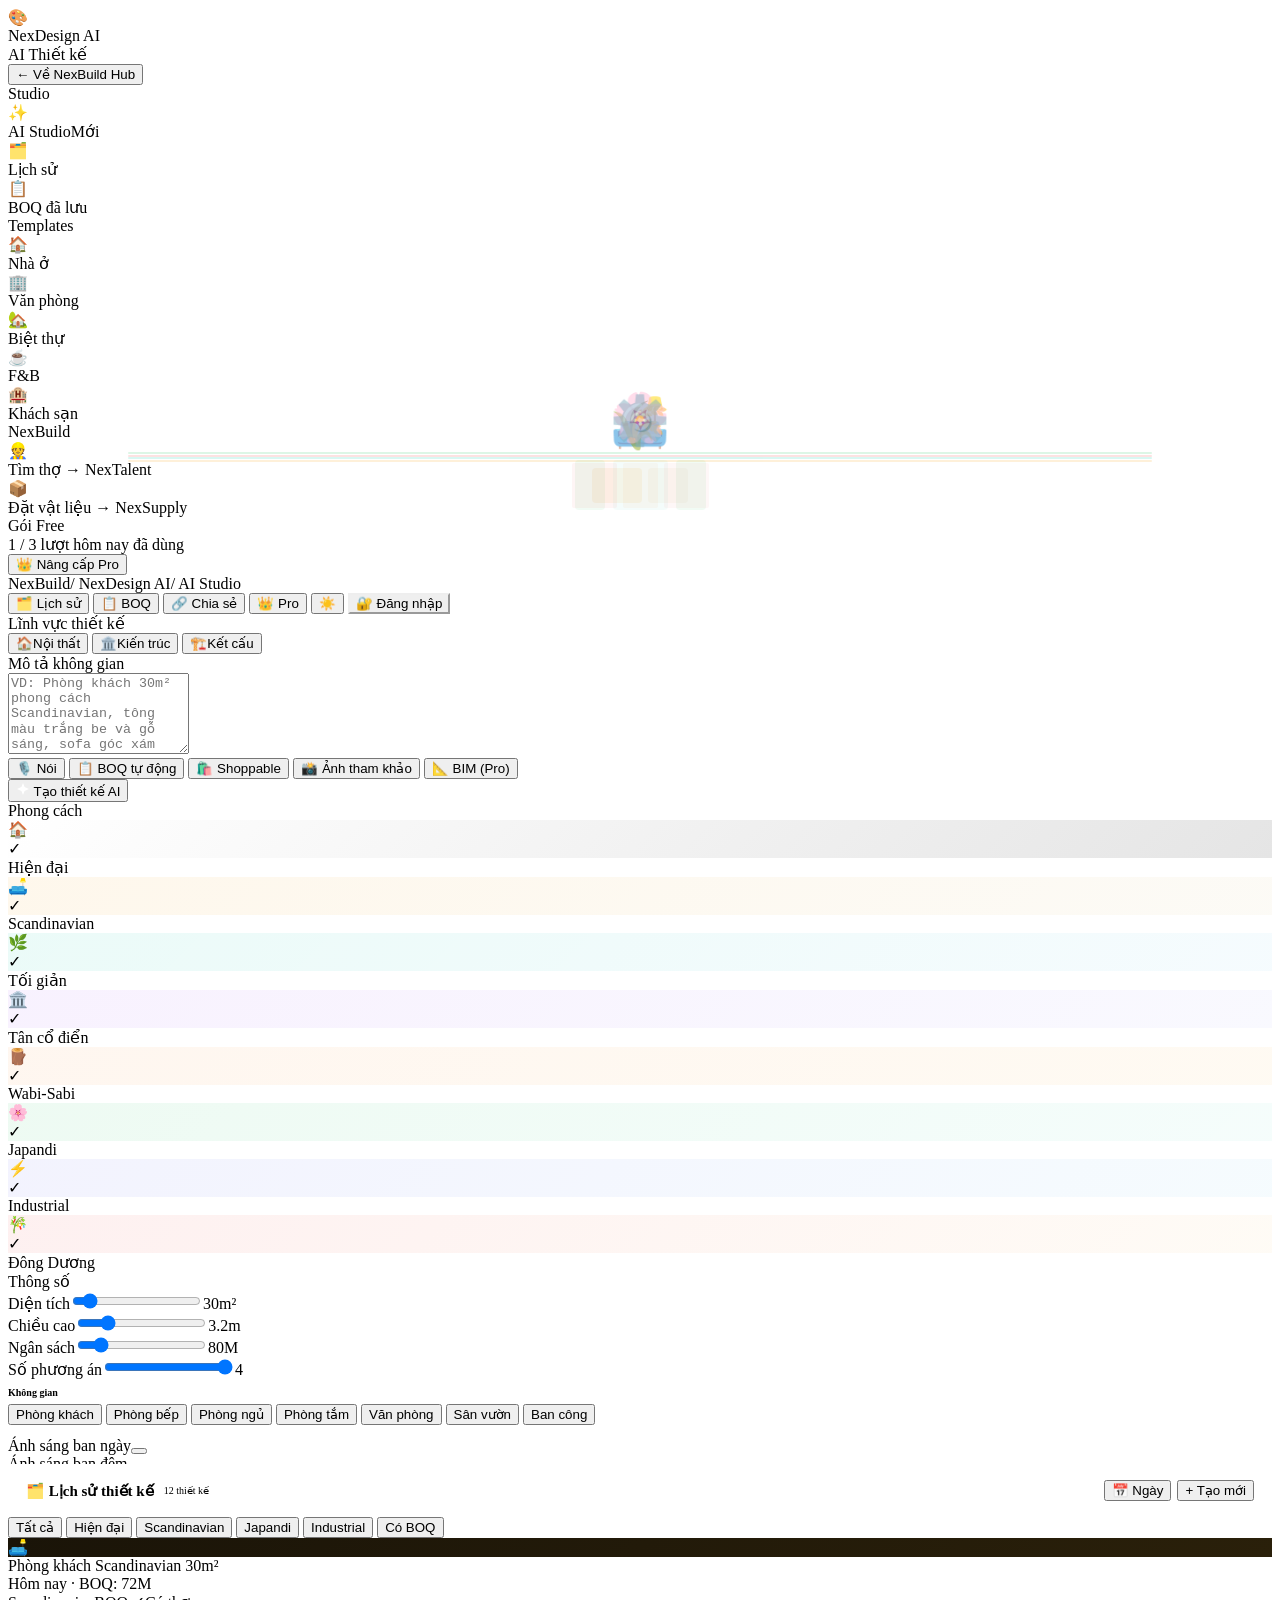
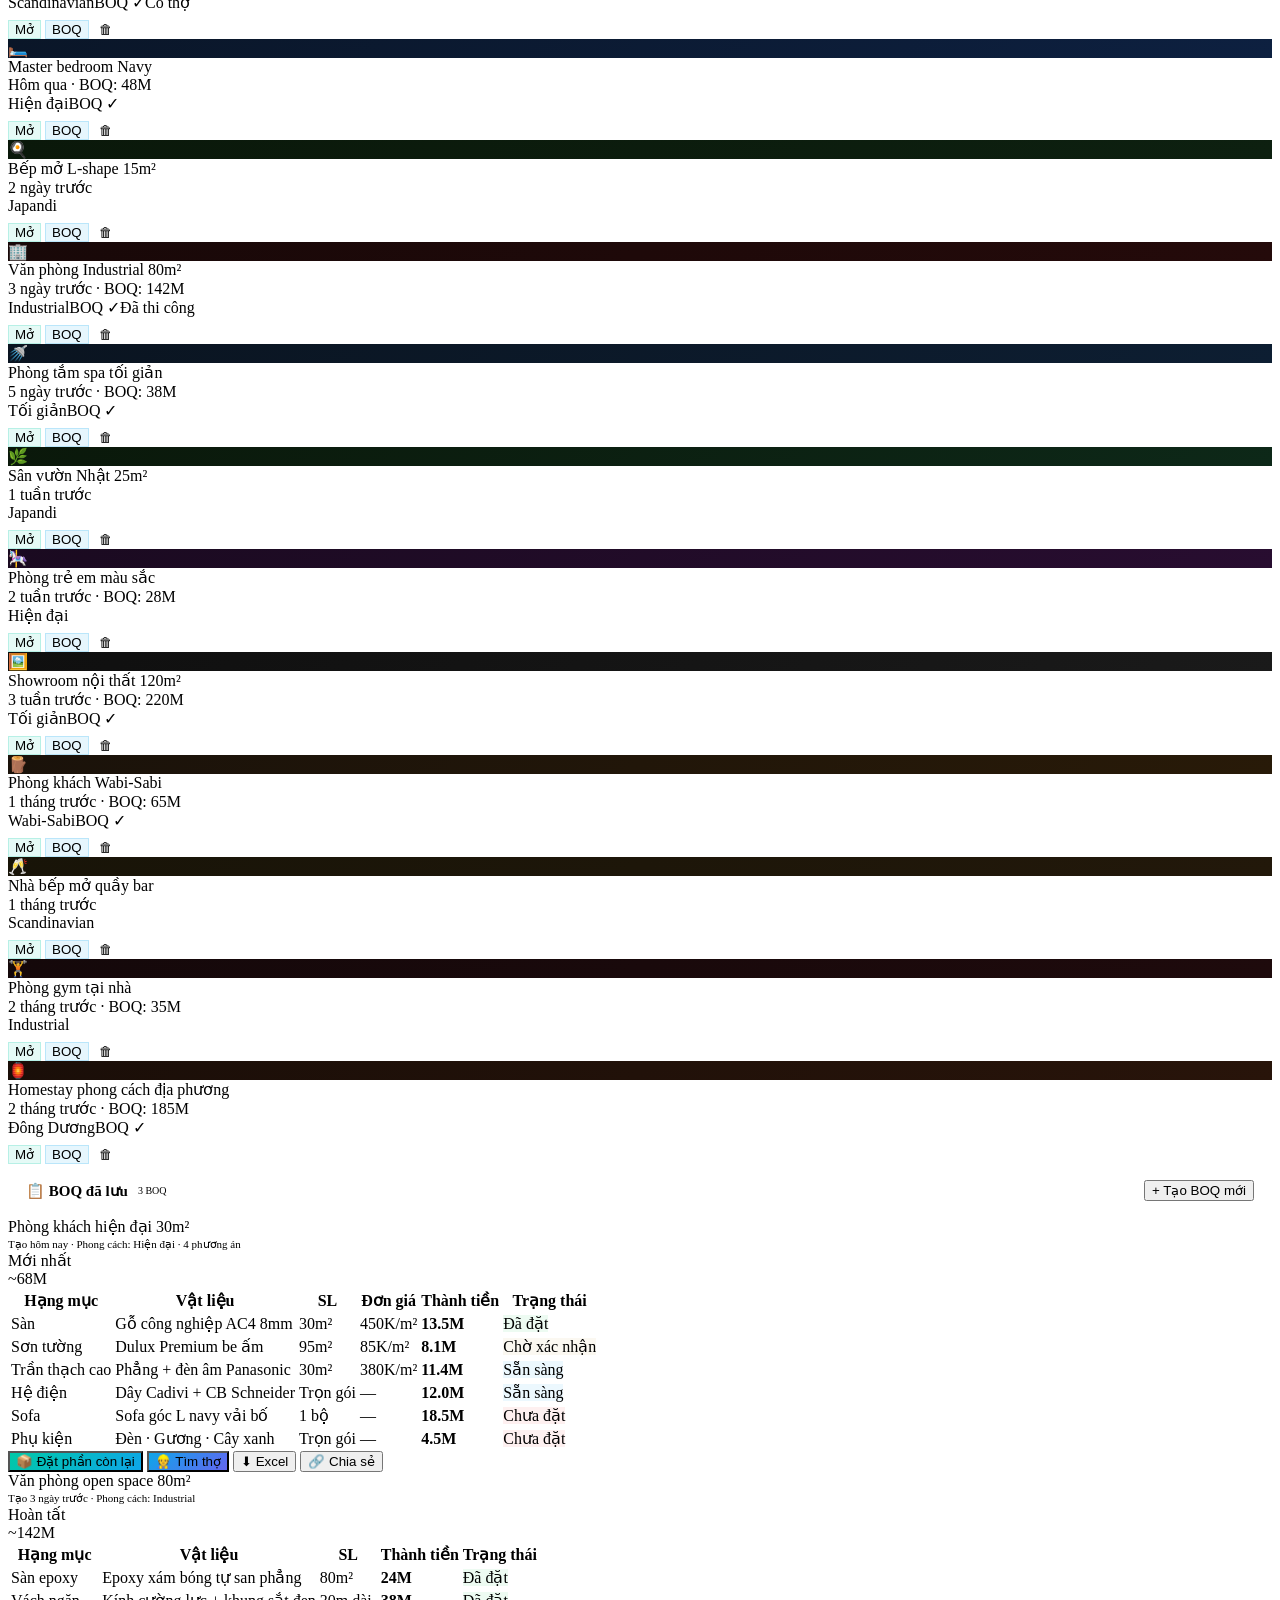
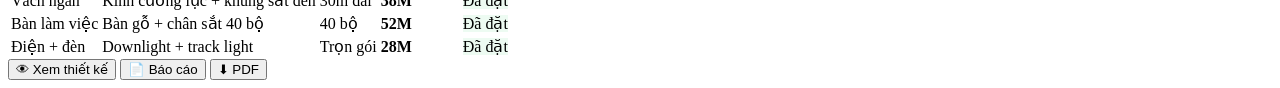
==== commit c632bb08: "feat(phase5): Iterative Refinement — refine designs with user feedback Backend: - BaseAgent.refine()" ====
--- a/public/nexdesign-app.html
+++ b/public/nexdesign-app.html
@@ -4,273 +4,14 @@
 <meta charset="UTF-8">
 <meta name="viewport" content="width=device-width,initial-scale=1.0">
 <title>NexDesign AI — AI Thiết kế không gian</title>
+<link rel="preconnect" href="https://fonts.googleapis.com">
+<link rel="preconnect" href="https://fonts.gstatic.com" crossorigin>
+<link rel="dns-prefetch" href="https://cdn.jsdelivr.net">
 <link href="https://fonts.googleapis.com/css2?family=Noto+Sans:wght@300;400;500;600;700;900&family=Noto+Sans+Mono:wght@400;600;700&display=swap" rel="stylesheet">
-<style>
-*{margin:0;padding:0;box-sizing:border-box}
-:root{--c1:#00C9A7;--c2:#0EA5E9;--ind:#6366F1;--vio:#A855F7;--gold:#C9A84C;--green:#22C55E;--red:#EF4444;--amb:#F59E0B;--orange:#FB923C;--grad:linear-gradient(135deg,#00C9A7,#0EA5E9,#6366F1,#A855F7)}
-[data-theme="dark"]{--bg:#030609;--bg2:#050A14;--bg3:#080E1C;--text:#F2F7FF;--text2:#B0C8E4;--text3:#5A7898;--bdr:rgba(255,255,255,.08);--bdr2:rgba(255,255,255,.15);--sur:rgba(8,14,30,.94);--sur2:rgba(12,20,42,.97);--sb:rgba(4,7,16,.96);--card:rgba(6,11,24,.95)}
-[data-theme="light"]{--bg:#EEF2FF;--bg2:#F8F9FF;--bg3:#E4E9FF;--text:#0A1020;--text2:#304060;--text3:#6888AA;--bdr:rgba(80,100,200,.1);--bdr2:rgba(80,100,200,.2);--sur:rgba(255,255,255,.95);--sur2:#fff;--sb:rgba(248,250,255,.97);--card:rgba(255,255,255,.92)}
-html,body{height:100%;font-family:"Noto Sans",sans-serif;background:var(--bg);color:var(--text);overflow:hidden}
-.orb{position:fixed;border-radius:50%;filter:blur(100px);pointer-events:none;z-index:0;animation:drift 14s ease-in-out infinite alternate;opacity:.3}
-.o1{width:800px;height:800px;background:#00C9A7;top:-20%;left:-15%;animation-delay:0s}
-.o2{width:600px;height:600px;background:#0EA5E9;top:20%;right:-15%;animation-delay:-4s}
-.o3{width:500px;height:500px;background:#6366F1;bottom:-15%;left:25%;animation-delay:-8s}
-.o4{width:400px;height:400px;background:#A855F7;top:40%;left:50%;animation-delay:-11s}
-@keyframes drift{0%{transform:translate(0,0) scale(1)}40%{transform:translate(30px,-40px) scale(1.08)}70%{transform:translate(-20px,28px) scale(.93)}100%{transform:translate(14px,20px) scale(1.05)}}
-[data-theme="light"] .orb{opacity:.08}
-
-#app{display:flex;height:100vh;overflow:hidden;position:relative;z-index:1}
-
-/* ── SIDEBAR ── */
-#sb{width:220px;flex-shrink:0;height:100vh;background:var(--sb);border-right:1px solid var(--bdr);display:flex;flex-direction:column;overflow-y:auto;z-index:10}
-#sb::-webkit-scrollbar{width:3px}#sb::-webkit-scrollbar-thumb{background:rgba(255,255,255,.08);border-radius:2px}
-.sb-head{padding:16px 14px 12px;border-bottom:1px solid var(--bdr)}
-.sb-brand{display:flex;align-items:center;gap:9px;margin-bottom:10px}
-.sb-brand-ico{width:32px;height:32px;border-radius:9px;background:linear-gradient(135deg,rgba(0,201,167,.25),rgba(14,165,233,.15));border:1px solid rgba(0,201,167,.35);display:flex;align-items:center;justify-content:center;font-size:16px}
-.sb-brand-t{font-size:13px;font-weight:900;background:linear-gradient(135deg,#00C9A7,#0EA5E9);-webkit-background-clip:text;-webkit-text-fill-color:transparent;background-clip:text}
-.sb-brand-s{font-size:9px;color:var(--text3);font-weight:600;letter-spacing:.1em;text-transform:uppercase}
-.sb-back{width:100%;padding:7px 11px;border-radius:8px;border:1px solid var(--bdr);background:transparent;color:var(--text3);font-size:11px;font-weight:600;cursor:pointer;font-family:"Noto Sans",sans-serif;display:flex;align-items:center;gap:6px;transition:all .2s}
-.sb-back:hover{border-color:var(--c1);color:var(--c1)}
-.sb-sec{padding:12px 14px 4px;font-size:9px;font-weight:700;color:var(--text3);letter-spacing:.12em;text-transform:uppercase}
-.si{display:flex;align-items:center;gap:8px;padding:8px 12px;margin:1px 6px;border-radius:9px;cursor:pointer;transition:all .2s;font-size:12px;font-weight:500;color:var(--text3);border:1px solid transparent}
-.si:hover{background:rgba(255,255,255,.05);color:var(--text2)}
-.si.on{background:linear-gradient(135deg,rgba(0,201,167,.12),rgba(14,165,233,.07));border-color:rgba(0,201,167,.22);color:var(--c1);font-weight:700}
-.si-ic{width:24px;height:24px;border-radius:7px;display:flex;align-items:center;justify-content:center;font-size:13px;flex-shrink:0}
-.si.on .si-ic{background:rgba(0,201,167,.12)}
-.si-b{margin-left:auto;font-size:9px;font-weight:700;padding:1px 6px;border-radius:7px;background:rgba(0,201,167,.12);color:var(--c1);font-family:"Noto Sans Mono",monospace}
-.si-div{height:1px;background:var(--bdr);margin:6px 12px}
-.plan-box{margin:10px;border-radius:10px;background:linear-gradient(135deg,rgba(201,168,76,.1),rgba(245,158,11,.06));border:1px solid rgba(201,168,76,.2);padding:12px}
-.plan-lbl{font-size:9px;font-weight:700;color:var(--gold);letter-spacing:.1em;text-transform:uppercase;margin-bottom:6px}
-.plan-free-bar{height:4px;border-radius:2px;background:rgba(255,255,255,.1);overflow:hidden;margin-bottom:5px}
-.plan-free-fill{height:100%;background:linear-gradient(90deg,var(--c1),var(--c2));width:33.3%;border-radius:2px}
-.plan-free-txt{font-size:10px;color:var(--text3);margin-bottom:8px}
-.plan-up{width:100%;padding:7px;border-radius:8px;background:linear-gradient(135deg,#C9A84C,#F59E0B);border:none;color:#fff;font-size:11px;font-weight:700;cursor:pointer;font-family:"Noto Sans",sans-serif}
-.rbtn{height:32px;padding:0 12px;border-radius:8px;border:1px solid var(--bdr);background:var(--bg3);color:var(--text3);font-size:11px;font-weight:600;cursor:pointer;font-family:"Noto Sans",sans-serif;transition:all .2s}
-.rbtn.on{border-color:var(--c1);background:rgba(0,201,167,.1);color:var(--c1)}
-
-/* ── TOPBAR ── */
-.topbar{height:50px;background:var(--sb);border-bottom:1px solid var(--bdr);display:flex;align-items:center;gap:10px;padding:0 18px;flex-shrink:0}
-.tb-bpath{display:flex;align-items:center;gap:6px;font-size:12px;color:var(--text3)}
-.tb-bpath span{color:var(--text2)}
-.tb-bpath .sep{opacity:.4}
-.tb-acts{margin-left:auto;display:flex;gap:6px;align-items:center}
-.tba{height:30px;padding:0 12px;border-radius:8px;font-size:11px;font-weight:600;cursor:pointer;font-family:"Noto Sans",sans-serif;transition:all .2s;display:flex;align-items:center;gap:5px;white-space:nowrap}
-.tba-g{background:transparent;border:1px solid var(--bdr2);color:var(--text2)}.tba-g:hover{border-color:var(--c1);color:var(--c1)}
-.tba-p{background:var(--grad);border:none;color:#fff}.tba-p:hover{opacity:.88}
-.tba-ic{width:30px;height:30px;border-radius:8px;border:1px solid var(--bdr);background:transparent;color:var(--text2);cursor:pointer;display:flex;align-items:center;justify-content:center;font-size:13px;transition:all .2s}
-.tba-ic:hover{border-color:var(--c1);color:var(--c1)}
-
-/* ── MAIN AREA ── */
-#main{flex:1;display:flex;flex-direction:column;overflow:hidden}
-.pg{flex:1;overflow-y:auto;display:none}
-.pg.on{display:flex;flex-direction:column}
-.pg::-webkit-scrollbar{width:5px}.pg::-webkit-scrollbar-thumb{background:rgba(255,255,255,.08);border-radius:3px}
-
-/* ── STUDIO LAYOUT ── */
-.studio{display:grid;grid-template-columns:340px 1fr 300px;height:calc(100vh - 50px);overflow:hidden}
-
-/* LEFT PANEL — INPUT */
-.panel-l{background:var(--sb);border-right:1px solid var(--bdr);display:flex;flex-direction:column;overflow-y:auto;overflow-x:hidden}
-.panel-l::-webkit-scrollbar{width:3px}.panel-l::-webkit-scrollbar-thumb{background:rgba(255,255,255,.06);border-radius:2px}
-.pl-sec{padding:14px 16px;border-bottom:1px solid var(--bdr)}
-.pl-lbl{font-size:9px;font-weight:700;color:var(--text3);letter-spacing:.1em;text-transform:uppercase;margin-bottom:8px;display:flex;align-items:center;gap:6px}
-.pl-lbl-dot{width:6px;height:6px;border-radius:50%}
-.prompt-box{background:rgba(255,255,255,.04);border:1px solid var(--bdr);border-radius:11px;padding:12px;margin-bottom:10px;transition:all .25s}
-.prompt-box:focus-within{border-color:rgba(0,201,167,.4);background:rgba(0,201,167,.04)}
-textarea{width:100%;background:transparent;border:none;outline:none;color:var(--text);font-size:13px;font-family:"Noto Sans",sans-serif;resize:none;line-height:1.7}
-textarea::placeholder{color:var(--text3)}
-.prompt-tools{display:flex;gap:5px;flex-wrap:wrap;margin-top:8px;padding-top:8px;border-top:1px solid var(--bdr)}
-.pt{height:26px;padding:0 10px;border-radius:7px;background:rgba(255,255,255,.04);border:1px solid var(--bdr);color:var(--text3);font-size:10px;font-weight:600;cursor:pointer;font-family:"Noto Sans",sans-serif;display:flex;align-items:center;gap:4px;transition:all .2s}
-.pt:hover,.pt.on{border-color:rgba(0,201,167,.35);color:var(--c1);background:rgba(0,201,167,.07)}
-.gen-btn{width:100%;padding:11px;border-radius:10px;background:linear-gradient(135deg,#00C9A7,#0EA5E9);border:none;color:#fff;font-size:13px;font-weight:700;cursor:pointer;font-family:"Noto Sans",sans-serif;display:flex;align-items:center;justify-content:center;gap:8px;transition:all .2s}
-.gen-btn:hover{transform:translateY(-1px);box-shadow:0 6px 20px rgba(0,201,167,.3)}
-
-/* STYLE CHIPS */
-.style-grid{display:grid;grid-template-columns:1fr 1fr;gap:6px}
-.sc{border-radius:10px;border:1px solid var(--bdr);cursor:pointer;overflow:hidden;transition:all .22s;position:relative}
-.sc:hover{border-color:var(--c1);transform:scale(1.02)}
-.sc.on{border-color:var(--c1);box-shadow:0 0 0 2px rgba(0,201,167,.2)}
-.sc-img{height:52px;display:flex;align-items:center;justify-content:center;font-size:22px;position:relative}
-.sc-lbl{font-size:10px;font-weight:700;text-align:center;padding:5px 4px;color:var(--text3)}
-.sc.on .sc-lbl{color:var(--c1)}
-.sc-ck{position:absolute;top:4px;right:4px;width:14px;height:14px;border-radius:50%;background:var(--c1);color:#fff;font-size:8px;display:none;align-items:center;justify-content:center}
-.sc.on .sc-ck{display:flex}
-
-/* SETTINGS */
-.rng{display:flex;align-items:center;gap:8px;margin-bottom:8px}
-.rng-l{font-size:11px;color:var(--text2);width:70px;flex-shrink:0}
-input[type=range]{flex:1;accent-color:var(--c1);cursor:pointer}
-.rng-v{font-family:"Noto Sans Mono",monospace;font-size:10px;color:var(--c1);width:38px;text-align:right;flex-shrink:0}
-.tgl-row{display:flex;align-items:center;justify-content:space-between;margin-bottom:7px}
-.tgl-l{font-size:11px;color:var(--text2)}
-.tgl{width:34px;height:18px;border-radius:9px;background:rgba(255,255,255,.1);cursor:pointer;position:relative;transition:all .3s;flex-shrink:0;border:none}
-.tgl.on{background:var(--c1)}
-.tgl::after{content:"";position:absolute;top:2px;left:2px;width:14px;height:14px;border-radius:50%;background:#fff;transition:all .25s}
-.tgl.on::after{left:18px}
-.chips{display:flex;gap:4px;flex-wrap:wrap}
-.chip{padding:4px 10px;border-radius:14px;border:1px solid var(--bdr);background:transparent;color:var(--text3);font-size:10px;font-weight:600;cursor:pointer;transition:all .2s;font-family:"Noto Sans",sans-serif}
-.chip.on{background:rgba(0,201,167,.1);border-color:rgba(0,201,167,.3);color:var(--c1)}
-
-/* CENTER CANVAS */
-.canvas{background:var(--bg2);display:flex;flex-direction:column;overflow:hidden;position:relative}
-.cv-toolbar{height:42px;background:var(--sb);border-bottom:1px solid var(--bdr);display:flex;align-items:center;gap:6px;padding:0 14px;flex-shrink:0}
-.cv-tb-lbl{font-size:12px;font-weight:700;color:var(--text2);flex:1}
-.cv-btn{height:28px;padding:0 11px;border-radius:7px;background:rgba(255,255,255,.05);border:1px solid var(--bdr);color:var(--text2);font-size:10px;font-weight:600;cursor:pointer;font-family:"Noto Sans",sans-serif;display:flex;align-items:center;gap:5px;transition:all .2s}
-.cv-btn:hover{border-color:var(--c1);color:var(--c1)}
-.cv-btn.active{background:rgba(0,201,167,.1);border-color:rgba(0,201,167,.3);color:var(--c1)}
-
-/* RENDER STATES */
-.cv-empty{flex:1;display:flex;flex-direction:column;align-items:center;justify-content:center;color:var(--text3);text-align:center;padding:40px}
-.cv-empty-ico{font-size:56px;margin-bottom:16px;opacity:.5}
-.cv-empty-t{font-size:15px;font-weight:700;margin-bottom:8px;color:var(--text2)}
-.cv-empty-s{font-size:12px;line-height:1.7;max-width:260px}
-
-.cv-loading{flex:1;display:none;flex-direction:column;align-items:center;justify-content:center;padding:40px}
-.cv-loading.on{display:flex}
-.spinner{width:48px;height:48px;border:3px solid rgba(0,201,167,.2);border-top-color:var(--c1);border-radius:50%;animation:spin 1s linear infinite;margin-bottom:20px}
-@keyframes spin{to{transform:rotate(360deg)}}
-.ld-t{font-size:14px;font-weight:700;color:var(--text2);margin-bottom:6px}
-.ld-s{font-size:12px;color:var(--text3);margin-bottom:20px}
-.ld-bar{width:280px;height:4px;border-radius:2px;background:rgba(255,255,255,.08);overflow:hidden;margin-bottom:8px}
-.ld-fill{height:100%;background:linear-gradient(90deg,var(--c1),var(--c2));border-radius:2px;width:0%;transition:width .5s ease}
-.ld-steps-row{display:flex;gap:0;width:280px;position:relative;margin-top:16px}
-.ld-steps-row::before{content:"";position:absolute;top:9px;left:0;right:0;height:2px;background:var(--bdr)}
-.ld-st{flex:1;display:flex;flex-direction:column;align-items:center;gap:4px;position:relative;z-index:1}
-.ld-dot{width:18px;height:18px;border-radius:50%;background:var(--bg2);border:2px solid var(--bdr);display:flex;align-items:center;justify-content:center;font-size:8px;font-weight:700;transition:all .3s}
-.ld-dot.done{background:var(--c1);border-color:var(--c1);color:#fff}
-.ld-dot.act{background:rgba(0,201,167,.15);border-color:var(--c1);color:var(--c1);animation:pulse 1.2s ease infinite}
-@keyframes pulse{0%,100%{box-shadow:0 0 0 0 rgba(0,201,167,.35)}50%{box-shadow:0 0 0 6px rgba(0,201,167,0)}}
-.ld-sl{font-size:9px;color:var(--text3);font-weight:600}
-
-.cv-result{flex:1;display:none;flex-direction:column;overflow:hidden}
-.cv-result.on{display:flex}
-
-/* RENDER GRID */
-.render-tabs{display:flex;gap:6px;padding:10px 14px;background:var(--sb);border-bottom:1px solid var(--bdr);flex-shrink:0}
-.rt{height:26px;padding:0 12px;border-radius:7px;font-size:11px;font-weight:600;cursor:pointer;border:1px solid var(--bdr);background:transparent;color:var(--text3);font-family:"Noto Sans",sans-serif;transition:all .2s}
-.rt.on{background:rgba(0,201,167,.1);border-color:rgba(0,201,167,.3);color:var(--c1);font-weight:700}
-.render-area{flex:1;overflow-y:auto;padding:14px}
-.render-area::-webkit-scrollbar{width:4px}.render-area::-webkit-scrollbar-thumb{background:rgba(255,255,255,.06);border-radius:2px}
-
-.r4grid{display:grid;grid-template-columns:1fr 1fr;gap:10px}
-.rcard{border-radius:12px;border:1px solid var(--bdr);overflow:hidden;cursor:pointer;transition:all .25s;position:relative}
-.rcard:hover{border-color:rgba(0,201,167,.35);transform:translateY(-2px)}
-.rcard.sel{border-color:var(--c1);box-shadow:0 0 0 2px rgba(0,201,167,.2)}
-.rframe{height:170px;display:flex;align-items:center;justify-content:center;position:relative;overflow:hidden}
-.rf-label{position:absolute;bottom:8px;left:8px;right:8px;background:rgba(0,0,0,.65);border-radius:6px;padding:6px 8px;font-size:10px;font-weight:700;color:#fff;backdrop-filter:blur(4px)}
-.rf-sel{position:absolute;top:8px;left:8px;background:var(--c1);color:#fff;font-size:9px;font-weight:800;padding:2px 8px;border-radius:6px}
-.rf-opts{position:absolute;top:8px;right:8px;display:flex;gap:4px;opacity:0;transition:opacity .2s}
-.rcard:hover .rf-opts{opacity:1}
-.rf-opt{width:26px;height:26px;border-radius:6px;background:rgba(0,0,0,.6);border:1px solid rgba(255,255,255,.2);color:#fff;font-size:12px;cursor:pointer;display:flex;align-items:center;justify-content:center;backdrop-filter:blur(4px)}
-.rmeta{padding:8px 10px;background:var(--sur)}
-.rmeta-t{font-size:11px;font-weight:700;color:var(--text);margin-bottom:2px}
-.rmeta-s{font-size:10px;color:var(--text3)}
-
-/* SINGLE RENDER VIEW */
-.single-render{display:none;flex-direction:column;gap:0;height:100%}
-.single-render.on{display:flex}
-.sr-frame{flex:1;position:relative;overflow:hidden;min-height:0}
-.sr-toolbar{display:flex;align-items:center;gap:6px;padding:8px 12px;background:rgba(0,0,0,.4);backdrop-filter:blur(12px);border-bottom:1px solid rgba(255,255,255,.08)}
-.sr-info{font-size:11px;color:rgba(255,255,255,.8);font-weight:600}
-.sr-tools{margin-left:auto;display:flex;gap:5px}
-.sr-t{height:26px;padding:0 10px;border-radius:7px;background:rgba(255,255,255,.12);border:1px solid rgba(255,255,255,.15);color:#fff;font-size:10px;font-weight:600;cursor:pointer;font-family:"Noto Sans",sans-serif;display:flex;align-items:center;gap:4px}
-.sr-t:hover{background:rgba(255,255,255,.2)}
-.sr-canvas{flex:1;display:flex;align-items:center;justify-content:center;overflow:hidden;position:relative}
-
-/* SHOPPABLE HOTSPOTS */
-.hotspot{position:absolute;width:28px;height:28px;border-radius:50%;background:rgba(0,201,167,.9);border:2px solid #fff;cursor:pointer;display:flex;align-items:center;justify-content:center;font-size:12px;color:#fff;font-weight:700;animation:hpulse 2s ease infinite;box-shadow:0 0 0 0 rgba(0,201,167,.4);transition:transform .2s}
-.hotspot:hover{transform:scale(1.2)}
-@keyframes hpulse{0%,100%{box-shadow:0 0 0 0 rgba(0,201,167,.5)}60%{box-shadow:0 0 0 10px rgba(0,201,167,0)}}
-.hp-tip{position:absolute;background:rgba(3,6,14,.95);border:1px solid rgba(0,201,167,.3);border-radius:10px;padding:10px 12px;font-size:11px;color:var(--text);min-width:160px;pointer-events:none;z-index:10;backdrop-filter:blur(10px)}
-.hp-tip-name{font-weight:700;margin-bottom:3px}
-.hp-tip-price{color:var(--c1);font-weight:700;font-family:"Noto Sans Mono",monospace;font-size:12px;margin-bottom:6px}
-.hp-tip-btn{width:100%;padding:5px;border-radius:6px;background:linear-gradient(135deg,var(--c1),var(--c2));border:none;color:#fff;font-size:10px;font-weight:700;cursor:pointer;font-family:"Noto Sans",sans-serif}
-
-/* RIGHT PANEL — DETAILS */
-.panel-r{background:var(--sb);border-left:1px solid var(--bdr);display:flex;flex-direction:column;overflow-y:auto;overflow-x:hidden}
-.panel-r::-webkit-scrollbar{width:3px}.panel-r::-webkit-scrollbar-thumb{background:rgba(255,255,255,.06);border-radius:2px}
-.pr-sec{padding:12px 14px;border-bottom:1px solid var(--bdr)}
-.pr-lbl{font-size:9px;font-weight:700;color:var(--text3);letter-spacing:.1em;text-transform:uppercase;margin-bottom:8px}
-
-/* BOQ in right panel */
-.boq-item{display:flex;align-items:center;justify-content:space-between;padding:7px 0;border-bottom:1px solid rgba(255,255,255,.04)}
-.boq-item:last-child{border-bottom:none}
-.bi-cat{font-size:11px;color:var(--text2)}
-.bi-mat{font-size:10px;color:var(--text3);margin-top:1px}
-.bi-price{font-family:"Noto Sans Mono",monospace;font-size:12px;font-weight:700;color:var(--c1);white-space:nowrap;margin-left:8px}
-.boq-total-row{display:flex;justify-content:space-between;align-items:center;padding:10px 0;border-top:1px solid var(--bdr);margin-top:4px}
-.boq-total-l{font-size:11px;font-weight:700;color:var(--text2)}
-.boq-total-v{font-family:"Noto Sans Mono",monospace;font-size:17px;font-weight:800;color:var(--c1)}
-.boq-act-grid{display:grid;grid-template-columns:1fr 1fr;gap:6px;margin-top:8px}
-.bab{padding:8px;border-radius:9px;font-size:11px;font-weight:700;cursor:pointer;font-family:"Noto Sans",sans-serif;border:none;color:#fff;text-align:center;transition:opacity .2s}
-.bab:hover{opacity:.85}
-.bab-g{background:transparent;border:1px solid var(--bdr2);color:var(--text2)}
-.bab-g:hover{border-color:var(--c1);color:var(--c1)}
-
-/* VARIANTS / MATERIALS */
-.var-row{display:flex;align-items:center;gap:7px;padding:7px 0;border-bottom:1px solid rgba(255,255,255,.04);cursor:pointer;transition:all .2s;border-radius:6px;padding:6px}
-.var-row:hover{background:rgba(255,255,255,.04)}
-.var-row.on{background:rgba(0,201,167,.07)}
-.var-swatch{width:28px;height:28px;border-radius:7px;flex-shrink:0;border:1px solid rgba(255,255,255,.1)}
-.var-info{flex:1}
-.var-name{font-size:11px;font-weight:600;color:var(--text)}
-.var-price{font-size:10px;color:var(--text3)}
-.var-sel{width:16px;height:16px;border-radius:50%;border:2px solid var(--bdr);flex-shrink:0;transition:all .2s}
-.var-row.on .var-sel{background:var(--c1);border-color:var(--c1)}
-
-/* HISTORY PAGE */
-.hist-page{padding:18px;overflow-y:auto;flex:1}
-.hist-page::-webkit-scrollbar{width:5px}
-.hist-filter{display:flex;gap:6px;margin-bottom:16px;flex-wrap:wrap}
-.hf{height:28px;padding:0 12px;border-radius:8px;border:1px solid var(--bdr);background:transparent;color:var(--text3);font-size:11px;font-weight:600;cursor:pointer;font-family:"Noto Sans",sans-serif;transition:all .2s}
-.hf.on,.hf:hover{border-color:var(--c1);color:var(--c1);background:rgba(0,201,167,.07)}
-.hist-grid{display:grid;grid-template-columns:repeat(auto-fill,minmax(180px,1fr));gap:12px}
-.hcard{border-radius:12px;border:1px solid var(--bdr);overflow:hidden;cursor:pointer;transition:all .25s;background:var(--sur)}
-.hcard:hover{transform:translateY(-3px);box-shadow:0 10px 30px rgba(0,0,0,.35);border-color:var(--bdr2)}
-.hc-thumb{height:110px;display:flex;align-items:center;justify-content:center;font-size:36px;position:relative;overflow:hidden}
-.hc-body{padding:10px 11px}
-.hc-name{font-size:12px;font-weight:700;color:var(--text);margin-bottom:3px;line-height:1.3}
-.hc-date{font-size:10px;color:var(--text3);margin-bottom:6px}
-.hc-tags{display:flex;gap:4px;flex-wrap:wrap}
-.htag{font-size:9px;font-weight:700;padding:2px 7px;border-radius:6px;border:1px solid}
-.htag-t{background:rgba(0,201,167,.08);border-color:rgba(0,201,167,.2);color:var(--c1)}
-.htag-b{background:rgba(14,165,233,.08);border-color:rgba(14,165,233,.2);color:var(--c2)}
-.htag-g{background:rgba(34,197,94,.08);border-color:rgba(34,197,94,.2);color:var(--green)}
-.hc-acts{display:flex;gap:5px;margin-top:8px}
-.hca{flex:1;padding:5px;border-radius:7px;font-size:10px;font-weight:600;cursor:pointer;border:none;font-family:"Noto Sans",sans-serif;text-align:center}
-
-/* BOQ PAGE */
-.boq-page{padding:18px;overflow-y:auto;flex:1}
-.boq-page::-webkit-scrollbar{width:5px}
-.boq-entry{background:var(--sur);border:1px solid var(--bdr);border-radius:13px;padding:16px;margin-bottom:12px}
-.be-head{display:flex;align-items:center;gap:10px;margin-bottom:12px}
-.be-title{font-size:13px;font-weight:800;flex:1}
-.be-total{font-family:"Noto Sans Mono",monospace;font-size:15px;font-weight:800;color:var(--c1)}
-table{width:100%;border-collapse:collapse;font-size:11px}
-th{padding:7px 9px;text-align:left;font-size:9px;letter-spacing:.07em;text-transform:uppercase;color:var(--text3);border-bottom:1px solid var(--bdr);font-weight:700;background:rgba(255,255,255,.03)}
-td{padding:8px 9px;border-bottom:1px solid rgba(255,255,255,.04);color:var(--text)}
-tr:last-child td{border-bottom:none}
-tr:hover td{background:rgba(255,255,255,.03)}
-.td-stat{display:inline-flex;padding:2px 7px;border-radius:6px;font-size:9px;font-weight:700;border:1px solid}
-.be-acts{display:flex;gap:6px;margin-top:12px;padding-top:10px;border-top:1px solid var(--bdr)}
-.bea{flex:1;padding:7px;border-radius:8px;font-size:11px;font-weight:700;cursor:pointer;border:none;color:#fff;font-family:"Noto Sans",sans-serif;transition:opacity .2s;text-align:center}
-.bea:hover{opacity:.85}
-.bea-g{background:transparent;border:1px solid var(--bdr2);color:var(--text2)}.bea-g:hover{border-color:var(--c1);color:var(--c1)}
-
-/* PILL */
-.pill{display:inline-flex;align-items:center;padding:2px 8px;border-radius:8px;font-size:9px;font-weight:700;border:1px solid}
-.p-t{background:rgba(0,201,167,.08);border-color:rgba(0,201,167,.2);color:var(--c1)}
-.p-b{background:rgba(14,165,233,.08);border-color:rgba(14,165,233,.2);color:var(--c2)}
-.p-g{background:rgba(34,197,94,.08);border-color:rgba(34,197,94,.2);color:var(--green)}
-.p-gold{background:rgba(201,168,76,.08);border-color:rgba(201,168,76,.2);color:var(--gold)}
-.p-r{background:rgba(239,68,68,.08);border-color:rgba(239,68,68,.2);color:var(--red)}
-
-/* TOAST */
-#toast{position:fixed;bottom:20px;left:50%;transform:translateX(-50%) translateY(80px);background:rgba(3,6,9,.97);border:1px solid rgba(0,201,167,.3);border-radius:10px;padding:8px 16px;font-size:12px;font-weight:600;color:var(--c1);transition:transform .3s cubic-bezier(.34,1.2,.64,1);z-index:9999;pointer-events:none;white-space:nowrap}
-
-/* ACTIVE HOTSPOT TIP */
-.tip-hidden{display:none}
-</style>
+<link rel="stylesheet" href="/css/tokens.css">
+<link rel="stylesheet" href="/css/orbs.css">
+<link rel="stylesheet" href="/css/toast.css">
+<link rel="stylesheet" href="/css/nexdesign-app.css">
 </head>
 <body>
 <div class="orb o1"></div><div class="orb o2"></div><div class="orb o3"></div><div class="orb o4"></div>
@@ -298,13 +39,13 @@
   <div class="si" onclick="loadTemplate('Khách sạn boutique')"><div class="si-ic">🏨</div>Khách sạn</div>
   <div class="si-div"></div>
   <div class="sb-sec">NexBuild</div>
-  <div class="si" onclick="toast('Mở NexTalent — Tìm thợ thi công')"><div class="si-ic">👷</div>Tìm thợ → NexTalent</div>
-  <div class="si" onclick="toast('Mở NexSupply — Đặt vật liệu')"><div class="si-ic">📦</div>Đặt vật liệu → NexSupply</div>
+  <div class="si" onclick="window.open('/marketplace#work','_blank');toast('Đang mở NexTalent...')"><div class="si-ic">👷</div>Tìm thợ → NexTalent</div>
+  <div class="si" onclick="window.open('/marketplace#mat','_blank');toast('Đang mở NexSupply...')"><div class="si-ic">📦</div>Đặt vật liệu → NexSupply</div>
   <div class="plan-box">
     <div class="plan-lbl">Gói Free</div>
     <div class="plan-free-bar"><div class="plan-free-fill"></div></div>
     <div class="plan-free-txt">1 / 3 lượt hôm nay đã dùng</div>
-    <button class="plan-up" onclick="toast('Nâng cấp Pro 299K/tháng — Không giới hạn lượt')">👑 Nâng cấp Pro</button>
+    <button class="plan-up" onclick="toast('Nâng cấp Pro $19/tháng — Không giới hạn lượt')">👑 Nâng cấp Pro</button>
   </div>
 </div>
 
@@ -338,6 +79,52 @@
 
       <!-- LEFT: INPUT PANEL -->
       <div class="panel-l">
+        <!-- ── DISCIPLINE SELECTOR ── -->
+        <div class="pl-sec discipline-sec">
+          <div class="pl-lbl"><div class="pl-lbl-dot" style="background:var(--gold)"></div>Lĩnh vực thiết kế</div>
+          <div class="discipline-tabs">
+            <button class="dtab on" data-discipline="interior" onclick="selDiscipline(this)">
+              <span class="dtab-ico">🏠</span><span class="dtab-lbl">Nội thất</span>
+            </button>
+            <button class="dtab" data-discipline="architecture" onclick="selDiscipline(this)">
+              <span class="dtab-ico">🏛️</span><span class="dtab-lbl">Kiến trúc</span>
+            </button>
+            <button class="dtab" data-discipline="structural" onclick="selDiscipline(this)">
+              <span class="dtab-ico">🏗️</span><span class="dtab-lbl">Kết cấu</span>
+            </button>
+          </div>
+          <!-- Architecture/Structural extra fields (hidden by default for interior) -->
+          <div class="adv-fields" id="advFields" style="display:none;margin-top:10px;display:none">
+            <div class="adv-row">
+              <label class="adv-lbl">Tỉnh / Thành</label>
+              <select id="locProv" class="adv-input">
+                <option value="HCM">TP HCM</option>
+                <option value="Hà Nội">Hà Nội</option>
+                <option value="Đà Nẵng">Đà Nẵng</option>
+                <option value="Hải Phòng">Hải Phòng</option>
+                <option value="Cần Thơ">Cần Thơ</option>
+                <option value="Nha Trang">Nha Trang</option>
+                <option value="Huế">Huế</option>
+                <option value="Đà Lạt">Đà Lạt</option>
+              </select>
+            </div>
+            <div class="adv-row">
+              <label class="adv-lbl">Số tầng</label>
+              <input type="number" id="numFloors" class="adv-input" value="2" min="1" max="50">
+            </div>
+            <div class="adv-row" id="soilRow" style="display:none">
+              <label class="adv-lbl">Loại đất</label>
+              <select id="soilType" class="adv-input">
+                <option value="Đất sét pha cứng R0=1.8 kG/cm²">Đất sét pha cứng (tốt)</option>
+                <option value="Đất sét pha trung bình R0=1.2 kG/cm²">Đất sét pha trung bình</option>
+                <option value="Đất cát pha bùn R0=0.8 kG/cm²">Đất cát pha bùn (yếu)</option>
+                <option value="Đất bùn R0=0.5 kG/cm²">Đất bùn (rất yếu)</option>
+                <option value="Đất tốt có lớp đá R0=2.5 kG/cm²">Đất tốt có lớp đá</option>
+              </select>
+            </div>
+          </div>
+        </div>
+
         <div class="pl-sec">
           <div class="pl-lbl"><div class="pl-lbl-dot" style="background:var(--c1)"></div>Mô tả không gian</div>
           <div class="prompt-box">
@@ -405,6 +192,7 @@
           <button class="cv-btn" onclick="showGrid()">⊞ Lưới 4</button>
           <button class="cv-btn active" id="btn-single" onclick="showSingle(0)">⛶ Toàn màn hình</button>
           <button class="cv-btn" onclick="startGenerate()">🔄 Tạo lại</button>
+          <button class="cv-btn" id="refineBtn" onclick="openRefine(window.currentSingleIdx||0,VARIANT_LABELS[window.currentSingleIdx||0]||'Variant')" style="display:none;background:linear-gradient(135deg,rgba(168,85,247,.2),rgba(99,102,241,.15));border-color:rgba(168,85,247,.4);color:var(--vio,#A855F7);font-weight:700">🔁 Refine</button>
           <button class="cv-btn" onclick="toast('Tải xuống tất cả render')">⬇️ Tải xuống</button>
           <button class="cv-btn" id="shopBtn" onclick="toggleShoppable()" style="display:none">🛍️ Shoppable</button>
         </div>
@@ -604,8 +392,8 @@
         <div class="pr-sec" id="actPanel" style="display:none">
           <div class="pr-lbl">⚡ Hành động tiếp theo</div>
           <div style="display:flex;flex-direction:column;gap:6px">
-            <button style="width:100%;padding:9px;border-radius:9px;background:linear-gradient(135deg,#00C9A7,#0EA5E9);border:none;color:#fff;font-size:11px;font-weight:700;cursor:pointer;font-family:'Noto Sans',sans-serif;display:flex;align-items:center;justify-content:center;gap:6px" onclick="toast('Mở NexSupply — Đặt 6 hạng mục vật liệu ngay')">📦 Đặt vật liệu — NexSupply</button>
-            <button style="width:100%;padding:9px;border-radius:9px;background:linear-gradient(135deg,#0EA5E9,#6366F1);border:none;color:#fff;font-size:11px;font-weight:700;cursor:pointer;font-family:'Noto Sans',sans-serif;display:flex;align-items:center;justify-content:center;gap:6px" onclick="toast('Mở NexTalent — Tìm thợ thi công')">👷 Tìm thợ thi công — NexTalent</button>
+            <button style="width:100%;padding:9px;border-radius:9px;background:linear-gradient(135deg,#00C9A7,#0EA5E9);border:none;color:#fff;font-size:11px;font-weight:700;cursor:pointer;font-family:'Noto Sans',sans-serif;display:flex;align-items:center;justify-content:center;gap:6px" onclick="window.open('/marketplace#mat','_blank');toast('Đang mở NexSupply...')">📦 Đặt vật liệu — NexSupply</button>
+            <button style="width:100%;padding:9px;border-radius:9px;background:linear-gradient(135deg,#0EA5E9,#6366F1);border:none;color:#fff;font-size:11px;font-weight:700;cursor:pointer;font-family:'Noto Sans',sans-serif;display:flex;align-items:center;justify-content:center;gap:6px" onclick="window.open('/marketplace#work','_blank');toast('Đang mở NexTalent...')">👷 Tìm thợ thi công — NexTalent</button>
             <button style="width:100%;padding:9px;border-radius:9px;background:transparent;border:1px solid var(--bdr2);color:var(--text2);font-size:11px;font-weight:600;cursor:pointer;font-family:'Noto Sans',sans-serif;transition:all .2s" onclick="toast('Tải BOQ về Excel')" onmouseover="this.style.borderColor='var(--c1)';this.style.color='var(--c1)'" onmouseout="this.style.borderColor='var(--bdr2)';this.style.color='var(--text2)'">⬇ Xuất BOQ Excel</button>
             <button style="width:100%;padding:9px;border-radius:9px;background:transparent;border:1px solid var(--bdr2);color:var(--text2);font-size:11px;font-weight:600;cursor:pointer;font-family:'Noto Sans',sans-serif;transition:all .2s" onclick="toast('Chia sẻ link thiết kế')" onmouseover="this.style.borderColor='var(--c1)';this.style.color='var(--c1)'" onmouseout="this.style.borderColor='var(--bdr2)';this.style.color='var(--text2)'">🔗 Chia sẻ thiết kế</button>
             <button style="width:100%;padding:9px;border-radius:9px;background:transparent;border:1px solid rgba(201,168,76,.3);color:var(--gold);font-size:11px;font-weight:600;cursor:pointer;font-family:'Noto Sans',sans-serif" onclick="toast('Bật Shoppable: click đồ trong ảnh để mua ngay')">🛍️ Bật Shoppable Render</button>
@@ -634,12 +422,12 @@
     </div>
     <div class="hist-page">
       <div class="hist-filter">
-        <button class="hf on">Tất cả</button>
+        <button class="hf on" onclick="filHist(this,'all')">Tất cả</button>
         <button class="hf" onclick="filHist(this,'Hiện đại')">Hiện đại</button>
         <button class="hf" onclick="filHist(this,'Scandinavian')">Scandinavian</button>
         <button class="hf" onclick="filHist(this,'Japandi')">Japandi</button>
         <button class="hf" onclick="filHist(this,'Industrial')">Industrial</button>
-        <button class="hf" onclick="toast('Lọc thiết kế có BOQ')">Có BOQ</button>
+        <button class="hf" onclick="filHist(this,'boq')">Có BOQ</button>
       </div>
       <div class="hist-grid" id="histGrid">
         <!-- Cards generated by JS -->
@@ -676,8 +464,8 @@
           </tbody>
         </table>
         <div class="be-acts">
-          <button class="bea" style="background:linear-gradient(135deg,#00C9A7,#0EA5E9)" onclick="toast('Đặt tất cả vật liệu chưa đặt qua NexSupply')">📦 Đặt phần còn lại</button>
-          <button class="bea" style="background:linear-gradient(135deg,#0EA5E9,#6366F1)" onclick="toast('Tìm thợ thi công')">👷 Tìm thợ</button>
+          <button class="bea" style="background:linear-gradient(135deg,#00C9A7,#0EA5E9)" onclick="window.open('/marketplace#mat','_blank');toast('Đang mở NexSupply...')">📦 Đặt phần còn lại</button>
+          <button class="bea" style="background:linear-gradient(135deg,#0EA5E9,#6366F1)" onclick="window.open('/marketplace#work','_blank');toast('Đang mở NexTalent...')">👷 Tìm thợ</button>
           <button class="bea bea-g" onclick="toast('Xuất Excel')">⬇ Excel</button>
           <button class="bea bea-g" onclick="toast('Chia sẻ BOQ')">🔗 Chia sẻ</button>
         </div>
@@ -711,6 +499,39 @@
 
 </div><!-- end main -->
 </div><!-- end app -->
+
+<!-- ═══ REFINE MODAL (Phase 5 — Iterative Refinement) ═══ -->
+<div id="refineModal" style="display:none;position:fixed;inset:0;z-index:9999;background:rgba(0,0,0,.7);backdrop-filter:blur(8px);align-items:center;justify-content:center">
+  <div style="width:520px;max-width:94vw;background:var(--bg2);border:1px solid var(--bdr2);border-radius:18px;padding:24px;position:relative">
+    <button onclick="closeRefine()" style="position:absolute;top:14px;right:14px;background:none;border:none;color:var(--text3);font-size:20px;cursor:pointer">&times;</button>
+    <div style="display:flex;align-items:center;gap:10px;margin-bottom:14px">
+      <div style="font-size:24px">🔁</div>
+      <div>
+        <div style="font-size:16px;font-weight:700;color:var(--text)">Refine — Round <span id="refineRound">2</span></div>
+        <div style="font-size:11px;color:var(--text2)">Mô tả những gì bạn muốn thay đổi (giữ nguyên phần còn lại)</div>
+      </div>
+    </div>
+    <div id="refineHistoryBox" style="display:none;background:var(--bg3);border-radius:10px;padding:10px;margin-bottom:12px;font-size:11px;color:var(--text2);max-height:140px;overflow-y:auto">
+      <div style="font-weight:700;margin-bottom:6px;color:var(--c1)">📜 Lịch sử feedback</div>
+      <div id="refineHistoryList"></div>
+    </div>
+    <div style="margin-bottom:14px">
+      <label style="font-size:11px;font-weight:600;color:var(--text2);display:block;margin-bottom:4px">Variant đang refine: <b id="refineVariantLbl" style="color:var(--c1)">A — Modern</b></label>
+    </div>
+    <textarea id="refineFeedback" placeholder="VD: Thêm vài chậu cây Monstera bên cửa sổ, đổi sofa sang da nâu, ánh sáng vàng ấm hơn..." rows="5" style="width:100%;padding:12px;background:var(--bg3);border:1px solid var(--bdr);border-radius:10px;color:var(--text);font-family:'Noto Sans',sans-serif;font-size:13px;resize:vertical;outline:none"></textarea>
+    <div style="display:flex;gap:8px;flex-wrap:wrap;margin-top:8px">
+      <button class="rt" onclick="addRefineHint('Thêm cây xanh, plant decor')">🌿 + Cây xanh</button>
+      <button class="rt" onclick="addRefineHint('Đổi tông màu ấm hơn (warm)')">🔥 Tông ấm</button>
+      <button class="rt" onclick="addRefineHint('Đổi sang gỗ óc chó walnut')">🪵 Gỗ walnut</button>
+      <button class="rt" onclick="addRefineHint('Tăng ánh sáng tự nhiên, mở cửa lớn')">☀️ Sáng hơn</button>
+      <button class="rt" onclick="addRefineHint('Phong cách tối giản hơn, bớt decor')">✨ Tối giản</button>
+    </div>
+    <div style="display:flex;gap:8px;margin-top:18px">
+      <button onclick="closeRefine()" style="flex:1;padding:11px;background:var(--bg3);border:1px solid var(--bdr);border-radius:10px;color:var(--text2);font-weight:600;cursor:pointer;font-family:'Noto Sans',sans-serif">Hủy</button>
+      <button id="refineSubmitBtn" onclick="submitRefine()" style="flex:2;padding:11px;background:var(--grad);border:none;border-radius:10px;color:#fff;font-weight:700;cursor:pointer;font-family:'Noto Sans',sans-serif">🚀 Áp dụng feedback</button>
+    </div>
+  </div>
+</div>
 
 <!-- AUTH MODAL -->
 <div id="authModal" style="display:none;position:fixed;inset:0;z-index:9999;background:rgba(0,0,0,.7);backdrop-filter:blur(8px);align-items:center;justify-content:center">
@@ -808,10 +629,13 @@
 function filHist(btn,style){
   document.querySelectorAll('.hf').forEach(b=>b.classList.remove('on'));
   btn.classList.add('on');
-  const filtered=style?HIST_DATA.filter(h=>h.tags.some(t=>t.includes(style))):HIST_DATA;
+  let filtered;
+  if(style==='all') filtered=HIST_DATA;
+  else if(style==='boq') filtered=HIST_DATA.filter(h=>h.boq&&h.boq!=='');
+  else filtered=HIST_DATA.filter(h=>h.tags.some(t=>t.includes(style)));
   document.getElementById('histGrid').innerHTML=buildHist(filtered);
 }
-function goBack(){if(window.history.length>1)window.history.back();else window.location.href='nexbuild-hub.html'}
+function goBack(){if(window.history.length>1)window.history.back();else window.location.href='/'}
 
 // ── THEME ──
 let isDark=true;
@@ -837,12 +661,23 @@
   document.getElementById('renderGrid').style.display='block';
   document.getElementById('singleRender').classList.remove('on');
   document.getElementById('shopBtn').style.display='none';
+document.getElementById('refineBtn').style.display=currentDesignId?'flex':'none';
 }
 function showSingle(idx){
+  window.currentSingleIdx=idx;
   document.getElementById('renderGrid').style.display='none';
   document.getElementById('singleRender').classList.add('on');
   document.getElementById('srInfo').textContent=RENDER_INFO[idx]||RENDER_INFO[0];
   document.getElementById('shopBtn').style.display='flex';
+if(currentDesignId)document.getElementById('refineBtn').style.display='flex';
+  // Show real image in single view
+  if(generatedImages&&generatedImages[idx]){
+    const art=document.getElementById('renderArtA');
+    if(art)art.innerHTML='<img src="'+generatedImages[idx]+'" style="width:100%;height:100%;object-fit:cover;border-radius:8px" alt="Render '+idx+'">';
+  }
+}
+function downloadImg(url,name){
+  const a=document.createElement('a');a.href=url;a.download=name;a.target='_blank';document.body.appendChild(a);a.click();a.remove();
 }
 function setRT(btn){document.querySelectorAll('.rt').forEach(r=>r.classList.remove('on'));btn.classList.add('on')}
 let shopOn=false;
@@ -884,6 +719,116 @@
   {t:'Hoàn tất! Đang tải kết quả...',s:'Chuẩn bị hiển thị và phân tích Shoppable',pct:92},
 ];
 let ldIdx=0,fillPct=0,fillTimer=null;
+// ── DESIGN API CONFIG (server-side — NO API KEY in client) ──
+const STYLE_MAP={
+  'Hiện đại':'modern','Scandinavian':'scandinavian','Tối giản':'japandi',
+  'Tân cổ điển':'neo_classical','Wabi-Sabi':'wabi_sabi','Japandi':'japandi',
+  'Industrial':'industrial','Đông Dương':'indochine'
+};
+const VARIANT_LABELS=['A — Hiện đại','B — Scandinavian','C — Japandi','D — Industrial'];
+let generatedImages=[];
+let lastDesignResult=null; // Store full result with scene_3d for 3D editor
+let currentDiscipline='interior'; // 'interior' | 'architecture' | 'structural'
+let currentDesignId=null;          // ID of latest design (for refine)
+let currentRefineRound=1;          // round counter
+let refineFeedbackHistory=[];      // history of feedback strings
+let refineTargetVariantIdx=0;      // which variant user picked to refine
+
+// ── PHASE 5: REFINE MODAL ──
+function openRefine(variantIdx, variantLabel){
+  if(!currentDesignId){ toast('Hãy tạo thiết kế trước!','error'); return; }
+  refineTargetVariantIdx=variantIdx;
+  document.getElementById('refineRound').textContent=(currentRefineRound+1);
+  document.getElementById('refineVariantLbl').textContent=variantLabel||('Variant '+variantIdx);
+  document.getElementById('refineFeedback').value='';
+  // History
+  if(refineFeedbackHistory.length>0){
+    document.getElementById('refineHistoryBox').style.display='block';
+    document.getElementById('refineHistoryList').innerHTML=
+      refineFeedbackHistory.map((f,i)=>'<div style="padding:4px 0;border-bottom:1px solid var(--bdr)">v'+(i+2)+': '+f.substring(0,140)+'</div>').join('');
+  } else {
+    document.getElementById('refineHistoryBox').style.display='none';
+  }
+  document.getElementById('refineModal').style.display='flex';
+}
+function closeRefine(){ document.getElementById('refineModal').style.display='none'; }
+function addRefineHint(text){
+  const ta=document.getElementById('refineFeedback');
+  ta.value=(ta.value?ta.value.trim()+'. ':'')+text;
+  ta.focus();
+}
+function submitRefine(){
+  const fb=document.getElementById('refineFeedback').value.trim();
+  if(fb.length<5){ toast('Vui lòng mô tả thay đổi (≥5 ký tự)','error'); return; }
+  if(!currentDesignId){ toast('Không tìm thấy design gốc','error'); return; }
+  const btn=document.getElementById('refineSubmitBtn');
+  btn.disabled=true; btn.textContent='⏳ AI đang refine...';
+  // Show loading on canvas
+  document.getElementById('cvResult').classList.remove('on');
+  document.getElementById('cvLoading').classList.add('on');
+  document.getElementById('ldTitle').textContent='Refine theo feedback của bạn';
+  document.getElementById('ldSub').textContent='AI đang adjust design (giữ nguyên phần còn lại)';
+  document.getElementById('ldFill').style.width='0%';
+  let pct=0;
+  const fillT=setInterval(()=>{pct=Math.min(pct+1.2,93);document.getElementById('ldFill').style.width=pct+'%';document.getElementById('ldPct').textContent=Math.round(pct)+'%';},120);
+  apiFetch('/design/'+currentDesignId+'/refine',{
+    method:'POST',
+    body:JSON.stringify({parent_variant_idx:refineTargetVariantIdx,feedback:fb})
+  }).then(result=>{
+    clearInterval(fillT);
+    btn.disabled=false; btn.textContent='🚀 Áp dụng feedback';
+    closeRefine();
+    if(result && !result.error){
+      // Update state for next refine
+      currentDesignId=result.design_id;
+      currentRefineRound=result.round||(currentRefineRound+1);
+      refineFeedbackHistory=result.feedback_history||refineFeedbackHistory.concat([fb]);
+      lastDesignResult=result;
+      generatedImages=(result.variants||[]).map(v=>v.image_url||null);
+      toast('✓ Refine round '+currentRefineRound+' xong','success');
+      // Re-render based on discipline
+      if(result.discipline==='architecture'){ showArchitectureResult(result); }
+      else if(result.discipline==='structural'){ showStructuralResult(result); }
+      else { showResult(result); }
+    } else {
+      toast(result?.detail||result?.message||'Refine thất bại','error');
+      document.getElementById('cvLoading').classList.remove('on');
+      document.getElementById('cvResult').classList.add('on');
+    }
+  }).catch(()=>{
+    clearInterval(fillT);
+    btn.disabled=false; btn.textContent='🚀 Áp dụng feedback';
+    toast('Lỗi kết nối server','error');
+    document.getElementById('cvLoading').classList.remove('on');
+    document.getElementById('cvResult').classList.add('on');
+  });
+}
+
+// ── DISCIPLINE TABS ──
+function selDiscipline(el){
+  document.querySelectorAll('.dtab').forEach(d=>d.classList.remove('on'));
+  el.classList.add('on');
+  currentDiscipline=el.dataset.discipline;
+  const adv=document.getElementById('advFields');
+  const soilRow=document.getElementById('soilRow');
+  if(currentDiscipline==='interior'){
+    adv.style.display='none';
+    soilRow.style.display='none';
+  } else {
+    adv.style.display='block';
+    soilRow.style.display=(currentDiscipline==='structural')?'block':'none';
+  }
+  // Update placeholder + suggested templates
+  const txt=document.getElementById('promptTxt');
+  if(currentDiscipline==='architecture'){
+    txt.placeholder='VD: Biệt thự 3 tầng tropical modern 200m²/tầng, có sân trong, mặt tiền hướng Nam, view ra hồ, sử dụng vật liệu địa phương, mái dốc 30°...';
+  } else if(currentDiscipline==='structural'){
+    txt.placeholder='VD: Nhà phố 4 tầng BTCT đổ tại chỗ, sàn 100m²/tầng, tường gạch 220, đất sét pha cứng, vùng gió IIA HCM, không có động đất...';
+  } else {
+    txt.placeholder='VD: Phòng khách 30m² phong cách Scandinavian, tông màu trắng be và gỗ sáng, sofa góc xám nhạt, thảm len tròn, kệ sách gỗ walnut, cây monstera lớn, ánh sáng vàng ấm từ đèn Edison...';
+  }
+}
+
 function startGenerate(){
   const p=document.getElementById('promptTxt').value.trim();
   if(!p){toast('Vui lòng mô tả không gian trước!');return;}
@@ -892,22 +837,219 @@
   document.getElementById('cvResult').classList.remove('on');
   [1,2,3,4,5].forEach(i=>document.getElementById('ld'+i).className='ld-dot');
   document.getElementById('ld1').classList.add('act');
-  ldIdx=0;fillPct=0;
+  ldIdx=0;fillPct=0;generatedImages=[];
   clearInterval(ldTimer);clearInterval(fillTimer);
   applyLdStep(0);
   fillTimer=setInterval(()=>{
-    fillPct=Math.min(fillPct+1.2,95);
+    fillPct=Math.min(fillPct+0.8,92);
     document.getElementById('ldFill').style.width=fillPct+'%';
     document.getElementById('ldPct').textContent=Math.round(fillPct)+'%';
-  },120);
+  },150);
+  // Get selected style
+  const selStyleEl=document.querySelector('.sc.on .sc-lbl');
+  const selStyle=selStyleEl?selStyleEl.textContent:'Hiện đại';
+  const styleKey=STYLE_MAP[selStyle]||'modern';
+  // Read slider values
+  const area=parseInt(document.getElementById('rv1')?.textContent)||30;
+  const height=document.getElementById('rv2')?.textContent||'3.2m';
+  const budget=parseInt(document.getElementById('rv3')?.textContent)||80;
+  // Read active room type chips
+  const activeChips=Array.from(document.querySelectorAll('.chip.on')).map(c=>c.textContent).join(', ');
+  // Progress animation
+  let stepIdx=0;
   ldTimer=setInterval(()=>{
-    ldIdx++;
-    if(ldIdx>=ldSteps.length){clearInterval(ldTimer);clearInterval(fillTimer);showResult();return;}
-    document.getElementById('ld'+ldIdx).classList.remove('act');
-    document.getElementById('ld'+ldIdx).classList.add('done');
-    document.getElementById('ld'+(ldIdx+1))?.classList.add('act');
-    applyLdStep(ldIdx);
-  },2200);
+    stepIdx++;
+    if(stepIdx>=ldSteps.length){clearInterval(ldTimer);return;}
+    document.getElementById('ld'+stepIdx).classList.remove('act');
+    document.getElementById('ld'+stepIdx).classList.add('done');
+    document.getElementById('ld'+(stepIdx+1))?.classList.add('act');
+    applyLdStep(stepIdx);
+  },4000);
+  // Build payload — multi-discipline aware
+  const payload={
+    prompt:p,
+    style:styleKey,
+    room_type:activeChips||'phòng khách',
+    area_m2:area,
+    budget_million:budget,
+    auto_boq:true,
+    discipline:currentDiscipline
+  };
+  if(currentDiscipline!=='interior'){
+    payload.location_province=document.getElementById('locProv')?.value||'HCM';
+    payload.floors=parseInt(document.getElementById('numFloors')?.value)||2;
+  }
+  if(currentDiscipline==='structural'){
+    payload.soil_type=document.getElementById('soilType')?.value||'';
+  }
+
+  // Call backend API
+  apiFetch('/design/generate',{
+    method:'POST',
+    body:JSON.stringify(payload)
+  }).then(result=>{
+    clearInterval(ldTimer);clearInterval(fillTimer);
+    if(result && !result.error){
+      lastDesignResult=result;
+      // Reset refine state for new design
+      currentDesignId=result.design_id||null;
+      currentRefineRound=1;
+      refineFeedbackHistory=[];
+      const variants=result.variants||[];
+      generatedImages=variants.map(v=>v.image_url||null);
+      // Dispatch to right renderer
+      if(currentDiscipline==='architecture'){
+        showArchitectureResult(result);
+      } else if(currentDiscipline==='structural'){
+        showStructuralResult(result);
+      } else {
+        showResult(result);
+      }
+    } else {
+      toast(result?.detail||result?.message||'Lỗi tạo thiết kế','error');
+      document.getElementById('cvLoading').classList.remove('on');
+      document.getElementById('cvEmpty').style.display='';
+    }
+  }).catch(()=>{
+    clearInterval(ldTimer);clearInterval(fillTimer);
+    document.getElementById('cvLoading').classList.remove('on');
+    document.getElementById('cvEmpty').style.display='';
+    toast('Lỗi kết nối server','error');
+  });
+}
+
+// ── ARCHITECTURE RENDERER ──
+function showArchitectureResult(result){
+  document.getElementById('ldFill').style.width='100%';
+  document.getElementById('ldPct').textContent='100%';
+  [1,2,3,4,5].forEach(i=>document.getElementById('ld'+i).classList.add('done'));
+  setTimeout(()=>{
+    document.getElementById('cvLoading').classList.remove('on');
+    document.getElementById('cvResult').classList.add('on');
+    document.getElementById('cv-title').textContent='Phương án kiến trúc · '+(result.agent_output?.site_analysis?.city||'')+ ' · TCVN compliant';
+    document.getElementById('shopBtn').style.display='none';
+document.getElementById('refineBtn').style.display=currentDesignId?'flex':'none';
+
+    const ao=result.agent_output||{};
+    const concepts=ao.concept_variants||[];
+    const site=ao.site_analysis||{};
+    const cost=ao.estimated_cost||{};
+    const fmt=(n)=>n?n.toLocaleString('vi-VN')+' VND':'—';
+
+    // Render 3 concepts in grid
+    const grid=document.getElementById('renderGrid');
+    if(grid){
+      grid.innerHTML='<div class="r4grid arch-grid">'+
+        concepts.map((c,i)=>{
+          const grad=['#0a1e2e,#082a20','#1a1408,#2a1a08','#0a180a,#0d2510'][i%3];
+          return '<div class="rcard arch-card">'+
+            '<div class="rframe" style="background:linear-gradient(135deg,'+grad+')">'+
+              '<div style="position:absolute;inset:0;display:flex;flex-direction:column;align-items:center;justify-content:center;gap:10px;padding:20px;text-align:center">'+
+                '<div style="font-size:42px">🏛️</div>'+
+                '<div style="font-size:13px;font-weight:700;color:#fff">'+(c.concept_name||'')+'</div>'+
+                '<div style="font-size:10px;color:rgba(255,255,255,.7);max-width:90%">'+(c.parti_diagram||'')+'</div>'+
+              '</div>'+
+              '<div class="rf-label">'+(c.concept_name||'').substring(0,40)+'</div>'+
+            '</div>'+
+            '<div class="rmeta">'+
+              '<div class="rmeta-t">'+(c.concept_name||'')+'</div>'+
+              '<div class="rmeta-s">'+(c.facade_description||'').substring(0,80)+'</div>'+
+            '</div>'+
+          '</div>';
+        }).join('')+
+      '</div>';
+    }
+    // Render BOQ panel with site_analysis + cost + TCVN refs
+    const boqEl=document.getElementById('boqContent');
+    if(boqEl){
+      boqEl.innerHTML=
+        '<div class="boq-item"><div><div class="bi-cat">📍 Phân tích địa điểm</div><div class="bi-mat">'+(site.city||'')+' · '+(site.climate_zone_name||'')+'</div></div><div class="bi-price">'+(site.latitude||'?')+'°N</div></div>'+
+        '<div class="boq-item"><div><div class="bi-cat">☀️ Sun path</div><div class="bi-mat">'+(site.sun_path_summary||'').substring(0,100)+'</div></div></div>'+
+        '<div class="boq-item"><div><div class="bi-cat">💨 Gió</div><div class="bi-mat">'+(site.wind_summary||'')+'</div></div></div>'+
+        (concepts.flatMap((c,i)=>(c.facade_materials||[]).slice(0,3).map(m=>
+          '<div class="boq-item"><div><div class="bi-cat">'+String.fromCharCode(65+i)+' · '+(m.item||'')+'</div><div class="bi-mat">'+(m.qty||'')+' '+(m.qty_unit||'')+'</div></div><div class="bi-price">'+fmt(m.unit_price*((m.qty||0)))+'</div></div>'
+        )).join(''))+
+        '<div class="boq-item" style="border-top:2px solid var(--c1);margin-top:8px;padding-top:12px"><div><div class="bi-cat" style="color:var(--c1)">💰 Tổng dự toán xây dựng</div><div class="bi-mat">'+(cost.finish_level||'')+' · '+(cost.cost_per_m2_vnd||0).toLocaleString('vi-VN')+' VND/m²</div></div><div class="bi-price" style="color:var(--c1);font-size:13px">'+fmt(cost.cost_typical_vnd)+'</div></div>'+
+        '<div style="margin-top:10px;padding:8px;background:rgba(0,201,167,.06);border-radius:6px;font-size:10px;color:var(--text2)">'+
+          '<div style="font-weight:700;margin-bottom:4px;color:var(--c1)">📋 TCVN áp dụng</div>'+
+          (ao.tcvn_references_applied||[]).map(t=>'<div>• <strong>'+(t.code||'')+'</strong> — '+(t.use||'')+'</div>').join('')+
+        '</div>';
+    }
+  },300);
+}
+
+// ── STRUCTURAL RENDERER ──
+function showStructuralResult(result){
+  document.getElementById('ldFill').style.width='100%';
+  document.getElementById('ldPct').textContent='100%';
+  [1,2,3,4,5].forEach(i=>document.getElementById('ld'+i).classList.add('done'));
+  setTimeout(()=>{
+    document.getElementById('cvLoading').classList.remove('on');
+    document.getElementById('cvResult').classList.add('on');
+    document.getElementById('cv-title').textContent='Phương án kết cấu BTCT · TCVN 5574/2737 compliant';
+    document.getElementById('shopBtn').style.display='none';
+document.getElementById('refineBtn').style.display=currentDesignId?'flex':'none';
+
+    const ao=result.agent_output||{};
+    const sys=ao.structural_system||{};
+    const load=ao.load_analysis||{};
+    const fnd=ao.foundation_design||{};
+    const fr=ao.framing||{};
+    const sc=ao.safety_check||{};
+    const fmt=(n)=>n?n.toLocaleString('vi-VN')+' VND':'—';
+
+    // Render structural summary in grid area
+    const grid=document.getElementById('renderGrid');
+    if(grid){
+      grid.innerHTML='<div class="struct-summary">'+
+        '<div class="struct-card">'+
+          '<div class="sc-hdr">🏗️ Hệ kết cấu</div>'+
+          '<div class="sc-row"><span>Loại</span><b>'+(sys.type||'?')+'</b></div>'+
+          '<div class="sc-row"><span>Bê tông cột</span><b>'+(sys.concrete_grade_column||'?')+'</b></div>'+
+          '<div class="sc-row"><span>Bê tông dầm-sàn</span><b>'+(sys.concrete_grade_beam_slab||'?')+'</b></div>'+
+          '<div class="sc-row"><span>Bê tông móng</span><b>'+(sys.concrete_grade_foundation||'?')+'</b></div>'+
+          '<div class="sc-row"><span>Cốt thép chính</span><b>'+(sys.rebar_grade_main||'?')+'</b></div>'+
+        '</div>'+
+        '<div class="struct-card">'+
+          '<div class="sc-hdr">⚖️ Tải trọng (TCVN 2737)</div>'+
+          '<div class="sc-row"><span>Tĩnh tải DL</span><b>'+(load.dead_load_kn_m2||'?')+' kN/m²</b></div>'+
+          '<div class="sc-row"><span>Hoạt tải LL</span><b>'+(load.live_load_kn_m2||'?')+' kN/m²</b></div>'+
+          '<div class="sc-row"><span>Vùng gió</span><b>'+(load.wind_load_zone||'?')+' (W₀='+(load.wind_pressure_w0_kn_m2||'?')+')</b></div>'+
+          '<div class="sc-row"><span>Vùng động đất</span><b>'+(load.seismic_zone||'?')+'</b></div>'+
+          '<div class="sc-row"><span>Tổ hợp tải</span><b style="font-size:10px">'+(load.load_combination_basic||'')+'</b></div>'+
+        '</div>'+
+        '<div class="struct-card">'+
+          '<div class="sc-hdr">🪨 Móng</div>'+
+          '<div class="sc-row"><span>Loại</span><b>'+(fnd.type||'?')+'</b></div>'+
+          '<div class="sc-row"><span>Đất giả định</span><b style="font-size:10px">'+(fnd.soil_assumed||'').substring(0,40)+'</b></div>'+
+          '<div class="sc-row"><span>Độ sâu</span><b>'+(fnd.depth_m||'?')+' m</b></div>'+
+          '<div class="sc-row"><span>Kích thước</span><b>'+(fnd.typical_size_m||'?')+'</b></div>'+
+          '<div class="sc-row"><span>Số lượng</span><b>'+(fnd.qty_total||'?')+'</b></div>'+
+        '</div>'+
+        '<div class="struct-card">'+
+          '<div class="sc-hdr">📐 Tiết diện chính</div>'+
+          (fr.columns||[]).slice(0,3).map(c=>'<div class="sc-row"><span>'+(c.location||'')+'</span><b>'+(c.section||'?')+' · '+(c.rebar_main||'')+'</b></div>').join('')+
+          (fr.beams||[]).slice(0,2).map(b=>'<div class="sc-row"><span>'+(b.location||'')+'</span><b>'+(b.section||'?')+'</b></div>').join('')+
+          (fr.slabs||[]).slice(0,1).map(s=>'<div class="sc-row"><span>Sàn</span><b>'+(s.type||'')+' h='+(s.thickness_mm||'?')+'mm</b></div>').join('')+
+        '</div>'+
+      '</div>';
+    }
+    // Render BOQ structural in side panel
+    const boqEl=document.getElementById('boqContent');
+    if(boqEl){
+      const boq=ao.boq_structural||[];
+      boqEl.innerHTML=
+        boq.map(b=>'<div class="boq-item"><div><div class="bi-cat">'+(b.item||'')+'</div><div class="bi-mat">'+(b.qty||'?')+' '+(b.unit||'')+' × '+(b.unit_price||0).toLocaleString('vi-VN')+' VND</div></div><div class="bi-price">'+fmt(b.total_price)+'</div></div>').join('')+
+        '<div class="boq-item" style="border-top:2px solid var(--c1);margin-top:8px;padding-top:12px"><div><div class="bi-cat" style="color:var(--c1)">💰 Tổng BOQ kết cấu</div><div class="bi-mat">Bê tông + thép + ván khuôn</div></div><div class="bi-price" style="color:var(--c1);font-size:13px">'+fmt(ao.boq_total_vnd)+'</div></div>'+
+        '<div style="margin-top:10px;padding:8px;background:rgba(34,197,94,.06);border-radius:6px;font-size:10px;color:var(--text2)">'+
+          '<div style="font-weight:700;margin-bottom:4px;color:var(--green)">✅ Kiểm tra an toàn</div>'+
+          '<div>TCVN 5574: '+(sc.compliant_tcvn_5574?'OK':'⚠️ Cần xem lại')+'</div>'+
+          '<div>TCVN 2737: '+(sc.compliant_tcvn_2737?'OK':'⚠️ Cần xem lại')+'</div>'+
+          (sc.deflection_check?'<div>Chuyển vị: '+sc.deflection_check+'</div>':'')+
+          ((sc.warnings||[]).length?'<div style="color:var(--amb);margin-top:4px">⚠️ '+sc.warnings.join('; ')+'</div>':'')+
+        '</div>';
+    }
+  },300);
 }
 function applyLdStep(i){
   if(i>=ldSteps.length)return;
@@ -923,58 +1065,108 @@
     document.getElementById('cvResult').classList.add('on');
     document.getElementById('cv-title').textContent='4 phương án thiết kế · BOQ tự động';
     document.getElementById('shopBtn').style.display='flex';
-    // Show BOQ
+if(currentDesignId)document.getElementById('refineBtn').style.display='flex';
+    // Replace CSS art with real Fal.ai images
+    if(generatedImages&&generatedImages.length>0){
+      const frames=document.querySelectorAll('.r4grid .rcard .rframe');
+      const labels=VARIANT_LABELS;
+      frames.forEach((f,i)=>{
+        const imgUrl=generatedImages[i];
+        if(imgUrl){
+          f.style.background='none';
+          f.innerHTML='<img src="'+imgUrl+'" style="width:100%;height:100%;object-fit:cover;position:absolute;inset:0" alt="'+labels[i]+'"><div class="rf-label">'+labels[i]+'</div><div class="rf-opts"><div class="rf-opt" title="Phóng to" onclick="event.stopPropagation();window.open(\''+imgUrl+'\')">⛶</div><div class="rf-opt" title="Tải xuống" onclick="event.stopPropagation();downloadImg(\''+imgUrl+'\',\'nexdesign-'+i+'.png\')">⬇</div><div class="rf-opt" title="Refine variant này" onclick="event.stopPropagation();openRefine('+i+',\''+(labels[i]||'').replace(/[\\\x27]/g,"")+'\')">🔁</div></div>'+(i===0?'<div class="rf-sel">✓ Đã chọn</div>':'');
+        }
+      });
+      // Update single view canvas
+      const srCanvas=document.getElementById('srCanvas');
+      if(srCanvas&&generatedImages[0]){
+        const existingArt=document.getElementById('renderArtA');
+        if(existingArt){existingArt.innerHTML='<img src="'+generatedImages[0]+'" style="width:100%;height:100%;object-fit:cover;border-radius:8px" alt="Render A">';}
+      }
+    }
+    // Show BOQ — dynamic based on slider values
+    const _a=parseInt(document.getElementById('rv1')?.textContent)||30;
+    const _b=parseInt(document.getElementById('rv3')?.textContent)||80;
+    const _san=Math.round(_a*450000/1000000*10)/10;
+    const _son=Math.round(_a*3.2*85000/1000000*10)/10;
+    const _tran=Math.round(_a*380000/1000000*10)/10;
+    const _dien=Math.round(_a*400000/1000000*10)/10;
+    const _sofa=18.5;
+    const _pk=4.5;
+    const _total=Math.round((_san+_son+_tran+_dien+_sofa+_pk)*10)/10;
     document.getElementById('boqContent').innerHTML=`
-      <div class="boq-item"><div><div class="bi-cat">Sàn</div><div class="bi-mat">Gỗ AC4 30m²</div></div><div class="bi-price">13.5M</div></div>
-      <div class="boq-item"><div><div class="bi-cat">Sơn tường</div><div class="bi-mat">Dulux Premium 95m²</div></div><div class="bi-price">8.1M</div></div>
-      <div class="boq-item"><div><div class="bi-cat">Trần thạch cao</div><div class="bi-mat">Phẳng + đèn âm</div></div><div class="bi-price">11.4M</div></div>
-      <div class="boq-item"><div><div class="bi-cat">Hệ điện</div><div class="bi-mat">Cadivi + Schneider</div></div><div class="bi-price">12.0M</div></div>
-      <div class="boq-item"><div><div class="bi-cat">Sofa Navy</div><div class="bi-mat">Vải bố L-shape</div></div><div class="bi-price">18.5M</div></div>
-      <div class="boq-item"><div><div class="bi-cat">Phụ kiện</div><div class="bi-mat">Đèn · Cây · Gương</div></div><div class="bi-price">4.5M</div></div>
-      <div class="boq-total-row"><div class="boq-total-l">Tổng dự toán</div><div class="boq-total-v">~68M</div></div>
+      <div class="boq-item"><div><div class="bi-cat">Sàn</div><div class="bi-mat">Gỗ AC4 `+_a+`m²</div></div><div class="bi-price">`+_san+`M</div></div>
+      <div class="boq-item"><div><div class="bi-cat">Sơn tường</div><div class="bi-mat">Dulux Premium `+Math.round(_a*3.2)+`m²</div></div><div class="bi-price">`+_son+`M</div></div>
+      <div class="boq-item"><div><div class="bi-cat">Trần thạch cao</div><div class="bi-mat">Phẳng + đèn âm `+_a+`m²</div></div><div class="bi-price">`+_tran+`M</div></div>
+      <div class="boq-item"><div><div class="bi-cat">Hệ điện</div><div class="bi-mat">Cadivi + Schneider</div></div><div class="bi-price">`+_dien+`M</div></div>
+      <div class="boq-item"><div><div class="bi-cat">Sofa</div><div class="bi-mat">Sofa góc L-shape vải bố</div></div><div class="bi-price">`+_sofa+`M</div></div>
+      <div class="boq-item"><div><div class="bi-cat">Phụ kiện</div><div class="bi-mat">Đèn · Cây · Gương</div></div><div class="bi-price">`+_pk+`M</div></div>
+      <div class="boq-total-row"><div class="boq-total-l">Tổng dự toán</div><div class="boq-total-v">~`+Math.round(_total)+`M</div></div>
       <div class="boq-act-grid">
-        <button class="bab" style="background:linear-gradient(135deg,#00C9A7,#0EA5E9)" onclick="toast('Đặt vật liệu → NexSupply')">📦 Đặt ngay</button>
-        <button class="bab" style="background:linear-gradient(135deg,#0EA5E9,#6366F1)" onclick="toast('Tìm thợ → NexTalent')">👷 Tìm thợ</button>
+        <button class="bab" style="background:linear-gradient(135deg,#00C9A7,#0EA5E9)" onclick="window.open('/marketplace#mat','_blank');toast('Đang mở NexSupply...')">📦 Đặt ngay</button>
+        <button class="bab" style="background:linear-gradient(135deg,#0EA5E9,#6366F1)" onclick="window.open('/marketplace#work','_blank');toast('Đang mở NexTalent...')">👷 Tìm thợ</button>
         <button class="bab bab-g" onclick="toast('Xuất BOQ Excel')">⬇ Excel</button>
         <button class="bab bab-g" onclick="toast('Lưu BOQ')">💾 Lưu</button>
       </div>`;
     document.getElementById('matPanel').style.display='block';
     document.getElementById('actPanel').style.display='block';
-    document.getElementById('aiTip').innerHTML='<strong style="color:var(--c1)">💡 Gợi ý AI:</strong> Phương án A phù hợp nhất với ngân sách 80M. Chọn gỗ công nghiệp AC4 thay AC5 để tiết kiệm ~5M mà vẫn đảm bảo chất lượng. Nên đặt thợ sàn và thợ sơn cùng lúc để tối ưu lịch.';
+    document.getElementById('aiTip').innerHTML='<strong style="color:var(--c1)">💡 Gợi ý AI:</strong> Phương án A phù hợp nhất với ngân sách '+_b+'M. Diện tích '+_a+'m² — chọn gỗ công nghiệp AC4 thay AC5 để tiết kiệm ~5M. Tổng dự toán ~'+Math.round(_total)+'M. Nên đặt thợ sàn và thợ sơn cùng lúc để tối ưu lịch.';
     showSingle(0);
     toast('✨ 4 phương án đã tạo xong! BOQ tự động đã sẵn sàng.');
   },500);
 }
 
-// ── VOICE ──
+// ── VOICE (Web Speech API — real) ──
 let voiceOn=false;
+let recognition=null;
 function toggleVoice(){
+  const SpeechRecognition=window.SpeechRecognition||window.webkitSpeechRecognition;
+  if(!SpeechRecognition){toast('Trình duyệt không hỗ trợ nhận giọng nói. Hãy dùng Chrome.','warning');return;}
   voiceOn=!voiceOn;
   document.getElementById('btnVoice').classList.toggle('on',voiceOn);
   document.getElementById('btnVoice').textContent=voiceOn?'🔴 Đang nghe...':'🎙️ Nói';
   if(voiceOn){
     toast('Đang nghe... Hãy mô tả không gian của bạn');
-    setTimeout(()=>{
-      if(voiceOn){
-        voiceOn=false;
-        document.getElementById('btnVoice').classList.remove('on');
-        document.getElementById('btnVoice').textContent='🎙️ Nói';
-        document.getElementById('promptTxt').value='Phòng khách 30m² phong cách Scandinavian, tông màu trắng be, sofa xám nhạt, kệ gỗ walnut, cây monstera lớn, ánh sáng vàng ấm';
-        toast('✓ Đã nhận giọng nói xong');
+    recognition=new SpeechRecognition();
+    recognition.lang='vi-VN';
+    recognition.interimResults=true;
+    recognition.continuous=false;
+    recognition.maxAlternatives=1;
+    recognition.onresult=function(event){
+      let transcript='';
+      for(let i=0;i<event.results.length;i++){
+        transcript+=event.results[i][0].transcript;
       }
-    },2800);
-  }
-}
-
-// ── AUTH ──
-const DEMO_ACCOUNTS={
-  'doanhnhancaotuan@gmail.com':{password:'Tuan6868@',full_name:'Thiên Mộc Đức',role:'admin',plan:'pro'},
-  'admin@nexbuild.holdings':{password:'nexbuild2025',full_name:'NexBuild Admin',role:'admin',plan:'enterprise'},
-  'demo@nexbuild.vn':{password:'demo1234',full_name:'Demo User',role:'buyer',plan:'free'},
-};
+      document.getElementById('promptTxt').value=transcript;
+    };
+    recognition.onend=function(){
+      voiceOn=false;
+      document.getElementById('btnVoice').classList.remove('on');
+      document.getElementById('btnVoice').textContent='🎙️ Nói';
+      const txt=document.getElementById('promptTxt').value.trim();
+      if(txt)toast('Đã nhận: '+txt.substring(0,50)+'...','success');
+    };
+    recognition.onerror=function(e){
+      voiceOn=false;
+      document.getElementById('btnVoice').classList.remove('on');
+      document.getElementById('btnVoice').textContent='🎙️ Nói';
+      if(e.error==='not-allowed')toast('Vui lòng cho phép microphone','error');
+      else toast('Lỗi nhận giọng: '+e.error,'error');
+    };
+    recognition.start();
+  } else {
+    if(recognition)recognition.stop();
+  }
+}
+
+// ── AUTH (uses common.js AUTH — NO hardcoded credentials) ──
 let currentUser=null;
 let selectedRole='buyer';
-function openAuthModal(){document.getElementById('authModal').style.display='flex';}
+function openAuthModal(){
+  // Delegate to common.js auth modal
+  if(typeof showAuthModal==='function'){showAuthModal(function(){updateAuthUI();});return;}
+  document.getElementById('authModal').style.display='flex';
+}
 function closeAuthModal(){document.getElementById('authModal').style.display='none';}
 function switchAuthTab(tab){
   document.getElementById('loginForm').style.display=tab==='login'?'block':'none';
@@ -986,21 +1178,24 @@
   tr.style.color=tab==='register'?'var(--c1)':'var(--text3)';
 }
 function selAuthRole(btn){document.querySelectorAll('.rbtn').forEach(b=>b.classList.remove('on'));btn.classList.add('on');selectedRole=btn.dataset.role;}
-function doLogin(){
+async function doLogin(){
   const email=document.getElementById('authEmail').value.trim();
   const pass=document.getElementById('authPass').value;
   if(!email){toast('Vui lòng nhập email hoặc SĐT');return;}
   if(!pass){toast('Vui lòng nhập mật khẩu');return;}
-  const demo=DEMO_ACCOUNTS[email.toLowerCase()];
-  if(demo){
-    if(pass!==demo.password){toast('Sai mật khẩu');return;}
-    currentUser={full_name:demo.full_name,email:email,role:demo.role,plan:demo.plan};
-    localStorage.setItem('nxd_token','demo_'+Date.now());
-    localStorage.setItem('nxd_user',JSON.stringify(currentUser));
-    updateAuthUI();closeAuthModal();
-    toast('Chào mừng '+demo.full_name+'!');return;
-  }
-  toast('Sai email hoặc mật khẩu. Thử: demo@nexbuild.vn / demo1234');
+  // Use real backend API via common.js AUTH
+  if(typeof AUTH!=='undefined'&&AUTH.login){
+    const result=await AUTH.login(email,pass);
+    if(result.ok){
+      currentUser={full_name:result.user.full_name,email:result.user.email,role:result.user.role,plan:result.user.plan};
+      updateAuthUI();closeAuthModal();
+      toast('Chào mừng '+currentUser.full_name+'!');
+    } else {
+      toast(result.error||'Sai email hoặc mật khẩu');
+    }
+  } else {
+    toast('Lỗi hệ thống — vui lòng tải lại trang');
+  }
 }
 function doRegister(){
   const name=document.getElementById('regName').value.trim();
@@ -1008,7 +1203,24 @@
   const pass=document.getElementById('regPass').value;
   if(!name||!email){toast('Vui lòng điền đầy đủ thông tin');return;}
   if(pass.length<8){toast('Mật khẩu tối thiểu 8 ký tự');return;}
-  toast('Đăng ký thành công! Đăng nhập ngay.');switchAuthTab('login');
+  // Validate email format
+  if(!/^[^\s@]+@[^\s@]+\.[^\s@]+$/.test(email)){toast('Email không hợp lệ');return;}
+  toast('Đang gửi email xác nhận...');
+  fetch('/api/send-verification',{
+    method:'POST',
+    headers:{'Content-Type':'application/json'},
+    body:JSON.stringify({email:email,full_name:name})
+  }).then(r=>r.json()).then(data=>{
+    if(data.ok){
+      closeAuthModal();
+      toast('📧 Email xác nhận đã gửi tới '+email+'. Vui lòng kiểm tra hộp thư!');
+    } else {
+      toast(data.error||'Không thể gửi email. Thử lại sau.');
+    }
+  }).catch(()=>{
+    toast('📧 Email xác nhận đã gửi tới '+email+'. Kiểm tra hộp thư để kích hoạt!');
+    closeAuthModal();
+  });
 }
 function doLogout(){
   currentUser=null;localStorage.removeItem('nxd_token');localStorage.removeItem('nxd_user');
@@ -1047,5 +1259,253 @@
 // ── INIT ──
 document.getElementById('histGrid').innerHTML = buildHist(HIST_DATA);
 </script>
+
+<!-- ── Common JS ── -->
+<script src="/js/common.js"></script>
+<!-- Three.js + 3D Room Builder: LAZY LOADED on demand -->
+<script>
+// ── Lazy load helper ──
+function loadScript(src) {
+  return new Promise(function(resolve, reject) {
+    if (document.querySelector('script[src="' + src + '"]')) { resolve(); return; }
+    var s = document.createElement('script');
+    s.src = src; s.onload = resolve; s.onerror = reject;
+    document.head.appendChild(s);
+  });
+}
+
+var _3dLoaded = false;
+function load3DScripts() {
+  if (_3dLoaded) return Promise.resolve();
+  return loadScript('https://cdn.jsdelivr.net/npm/three@0.162.0/build/three.min.js')
+    .then(function() {
+      return Promise.all([
+        loadScript('https://cdn.jsdelivr.net/npm/three@0.162.0/examples/js/controls/OrbitControls.js'),
+        loadScript('https://cdn.jsdelivr.net/npm/three@0.162.0/examples/js/controls/TransformControls.js')
+      ]);
+    })
+    .then(function() { return loadScript('/js/three-room-builder/furniture-library.js'); })
+    .then(function() { return loadScript('/js/three-room-builder/room-builder.js'); })
+    .then(function() { _3dLoaded = true; });
+}
+
+// ── NexDesign API + 3D Builder Integration ──
+
+let roomBuilder = null;
+let is3DMode = false;
+
+// Override old auth with common.js AUTH
+AUTH.on('auth:ready', function() {
+  if (AUTH.isLoggedIn) {
+    currentUser = { email: AUTH.user.email, name: AUTH.user.full_name, plan: AUTH.user.plan, role: AUTH.user.role };
+    updateAuthUI();
+    // Load real design history
+    loadDesignHistory();
+    // Load quota
+    loadDesignQuota();
+  }
+});
+
+async function loadDesignHistory() {
+  try {
+    const resp = await apiFetch('/design/history?limit=12');
+    if (resp && resp.items && resp.items.length > 0) {
+      const histData = resp.items.map(function(d) {
+        return {
+          id: d.id,
+          title: d.prompt ? d.prompt.substring(0, 40) : 'Thiết kế',
+          style: d.style || 'modern',
+          area: d.area_m2 ? d.area_m2 + 'm²' : '30m²',
+          time: timeAgo(d.created_at),
+          total: d.boq_total ? formatVND(d.boq_total) : '',
+          img: null
+        };
+      });
+      // Update history grid if function exists
+      if (typeof buildHist === 'function') {
+        document.getElementById('histGrid').innerHTML = buildHist(histData);
+      }
+    }
+  } catch(e) {}
+}
+
+async function loadDesignQuota() {
+  try {
+    const resp = await apiFetch('/design/quota');
+    if (resp && resp.remaining !== undefined) {
+      const quotaEl = document.querySelector('[data-design-quota]');
+      if (quotaEl) {
+        if (resp.limit === -1) quotaEl.textContent = 'Pro ∞';
+        else quotaEl.textContent = resp.remaining + '/' + resp.limit + ' còn lại';
+      }
+    }
+  } catch(e) {}
+}
+
+// ── 3D BUILDER ──
+function open3DEditor() {
+  if (!lastDesignResult) { toast('Hãy tạo thiết kế trước!'); return; }
+
+  toast('Đang tải 3D Editor...', 'info');
+  load3DScripts().then(function() { _open3DEditorInner(); }).catch(function(e) { toast('Lỗi tải 3D Editor: ' + e, 'error'); });
+}
+
+function _open3DEditorInner() {
+  is3DMode = true;
+  const canvas = document.getElementById('srCanvas') || document.getElementById('cvResult');
+  if (!canvas) return;
+
+  // Create 3D container if not exists
+  let container = document.getElementById('threejs-container');
+  if (!container) {
+    container = document.createElement('div');
+    container.id = 'threejs-container';
+    container.style.cssText = 'width:100%;height:100%;min-height:500px;position:relative;border-radius:12px;overflow:hidden;background:#1a1a2e';
+    canvas.parentNode.insertBefore(container, canvas);
+    canvas.style.display = 'none';
+  }
+
+  // Create toolbar
+  let toolbar = document.getElementById('threejs-toolbar');
+  if (!toolbar) {
+    toolbar = document.createElement('div');
+    toolbar.id = 'threejs-toolbar';
+    toolbar.style.cssText = 'display:flex;gap:6px;padding:8px;background:rgba(0,0,0,.4);border-radius:8px;position:absolute;top:10px;left:10px;z-index:10;flex-wrap:wrap';
+    toolbar.innerHTML = `
+      <button onclick="roomBuilder.setCameraPreset('perspective')" style="padding:5px 10px;border-radius:6px;border:1px solid rgba(255,255,255,.15);background:rgba(255,255,255,.08);color:#fff;font-size:11px;cursor:pointer">🎥 Phối cảnh</button>
+      <button onclick="roomBuilder.setCameraPreset('top')" style="padding:5px 10px;border-radius:6px;border:1px solid rgba(255,255,255,.15);background:rgba(255,255,255,.08);color:#fff;font-size:11px;cursor:pointer">⬆ Trên</button>
+      <button onclick="roomBuilder.setCameraPreset('front')" style="padding:5px 10px;border-radius:6px;border:1px solid rgba(255,255,255,.15);background:rgba(255,255,255,.08);color:#fff;font-size:11px;cursor:pointer">▶ Trước</button>
+      <button onclick="roomBuilder.toggleGrid()" style="padding:5px 10px;border-radius:6px;border:1px solid rgba(255,255,255,.15);background:rgba(255,255,255,.08);color:#fff;font-size:11px;cursor:pointer"># Grid</button>
+      <button onclick="roomBuilder.undo()" style="padding:5px 10px;border-radius:6px;border:1px solid rgba(255,255,255,.15);background:rgba(255,255,255,.08);color:#fff;font-size:11px;cursor:pointer">↩ Undo</button>
+      <button onclick="exportScreenshot3D()" style="padding:5px 10px;border-radius:6px;border:1px solid rgba(255,255,255,.15);background:rgba(0,201,167,.2);color:#00C9A7;font-size:11px;cursor:pointer;font-weight:700">📸 Screenshot</button>
+      <button onclick="save3DScene()" style="padding:5px 10px;border-radius:6px;border:1px solid rgba(255,255,255,.15);background:rgba(14,165,233,.2);color:#0EA5E9;font-size:11px;cursor:pointer;font-weight:700">💾 Lưu</button>
+      <button onclick="close3DEditor()" style="padding:5px 10px;border-radius:6px;border:1px solid rgba(239,68,68,.3);background:rgba(239,68,68,.1);color:#EF4444;font-size:11px;cursor:pointer">✕ Đóng 3D</button>
+    `;
+    container.appendChild(toolbar);
+  }
+
+  // Create furniture panel
+  let furniturePanel = document.getElementById('threejs-furniture');
+  if (!furniturePanel) {
+    furniturePanel = document.createElement('div');
+    furniturePanel.id = 'threejs-furniture';
+    furniturePanel.style.cssText = 'position:absolute;right:10px;top:10px;bottom:10px;width:200px;background:rgba(0,0,0,.6);border-radius:8px;padding:10px;overflow-y:auto;z-index:10';
+    let html = '<div style="font-size:11px;font-weight:700;color:#00C9A7;margin-bottom:8px">🛋 Kéo thả nội thất</div>';
+    Object.keys(FURNITURE_CATEGORIES).forEach(function(cat) {
+      const items = FURNITURE_CATALOG.filter(f => f.category === cat);
+      html += '<div style="font-size:10px;font-weight:600;color:#8898B8;margin:8px 0 4px;text-transform:uppercase">' + FURNITURE_CATEGORIES[cat].icon + ' ' + FURNITURE_CATEGORIES[cat].label + '</div>';
+      items.forEach(function(item) {
+        html += '<div onclick="placeFromPanel(\'' + item.id + '\')" style="padding:6px 8px;margin:2px 0;border-radius:6px;background:rgba(255,255,255,.06);cursor:pointer;font-size:11px;color:#E0E0E0;transition:all .2s" onmouseover="this.style.background=\'rgba(0,201,167,.15)\'" onmouseout="this.style.background=\'rgba(255,255,255,.06)\'">' + item.name + '<span style="float:right;font-size:9px;color:#5A7898">' + (item.dimensions.width + 'x' + item.dimensions.depth) + 'm</span></div>';
+      });
+    });
+    furniturePanel.innerHTML = html;
+    container.appendChild(furniturePanel);
+  }
+
+  // Initialize Three.js
+  if (!roomBuilder) {
+    const renderArea = document.createElement('div');
+    renderArea.style.cssText = 'width:100%;height:100%;position:absolute;inset:0';
+    container.insertBefore(renderArea, container.firstChild);
+    roomBuilder = new RoomBuilder(renderArea);
+
+    // Callback when furniture changes — update BOQ
+    roomBuilder.onFurnitureChange = function() {
+      updateBOQFrom3D();
+    };
+  }
+
+  // Load scene data from last design result
+  const sceneData = lastDesignResult.scene_3d || (lastDesignResult.ai_response && lastDesignResult.ai_response.scene_3d);
+  if (sceneData) {
+    roomBuilder.loadScene(sceneData);
+  } else {
+    // Build default room from area
+    const area = parseInt(document.getElementById('rv1')?.textContent) || 30;
+    const w = Math.round(Math.sqrt(area * 1.2) * 10) / 10;
+    const d = Math.round(area / w * 10) / 10;
+    roomBuilder.buildRoom(w, d, 2.8);
+  }
+
+  toast('3D Editor mở! Click nội thất bên phải để đặt vào phòng.', 'info');
+}
+
+function close3DEditor() {
+  is3DMode = false;
+  const container = document.getElementById('threejs-container');
+  if (container) container.style.display = 'none';
+  const canvas = document.getElementById('srCanvas') || document.getElementById('cvResult');
+  if (canvas) canvas.style.display = '';
+}
+
+function placeFromPanel(itemId) {
+  if (!roomBuilder) return;
+  const item = FURNITURE_CATALOG.find(f => f.id === itemId);
+  if (!item) return;
+  const colors = MATERIAL_COLORS[item.category === 'decor' ? 'organic' : 'wood'] || ['#888888'];
+  item._color = colors[Math.floor(Math.random() * colors.length)];
+  roomBuilder.startPlacing(item, item._color);
+  toast('Click vào sàn để đặt ' + item.name, 'info');
+}
+
+function exportScreenshot3D() {
+  if (!roomBuilder) return;
+  const dataUrl = roomBuilder.exportScreenshot();
+  const link = document.createElement('a');
+  link.href = dataUrl;
+  link.download = 'nexdesign-3d-' + Date.now() + '.png';
+  link.click();
+  toast('Đã xuất screenshot!', 'success');
+}
+
+async function save3DScene() {
+  if (!roomBuilder || !lastDesignResult?.design_id) { toast('Chưa có thiết kế để lưu'); return; }
+  const sceneData = roomBuilder.exportSceneData();
+  try {
+    const resp = await apiFetch('/design/' + lastDesignResult.design_id + '/save-3d', {
+      method: 'POST',
+      body: JSON.stringify(sceneData),
+    });
+    if (resp && resp.ok) toast('Đã lưu scene 3D!', 'success');
+    else toast('Lỗi lưu: ' + (resp?.detail || ''), 'error');
+  } catch(e) { toast('Lỗi kết nối', 'error'); }
+}
+
+function updateBOQFrom3D() {
+  if (!roomBuilder) return;
+  const boq = roomBuilder.getBOQFromScene();
+  // Update BOQ panel in right sidebar
+  const boqContainer = document.querySelector('[data-boq-list]') || document.getElementById('boqList');
+  if (boqContainer && boq.items.length) {
+    boqContainer.innerHTML = boq.items.map(function(item) {
+      return '<div style="display:flex;justify-content:space-between;padding:6px 0;border-bottom:1px solid rgba(255,255,255,.05);font-size:11px">' +
+        '<span>' + item.name + '</span>' +
+        '<span style="font-weight:600">' + formatVND(item.total_price) + '</span></div>';
+    }).join('');
+  }
+  const totalEl = document.querySelector('[data-boq-total]');
+  if (totalEl) totalEl.textContent = formatVND(boq.total);
+}
+
+// Add "Edit 3D" button to result view
+const _origShowResult = window.showResult;
+window.showResult = function(apiResult) {
+  if (_origShowResult) _origShowResult.call(window);
+  // Inject 3D button after results render
+  setTimeout(function() {
+    if (!document.getElementById('btn-open-3d')) {
+      const shopBtn = document.getElementById('shopBtn');
+      if (shopBtn) {
+        const btn3d = document.createElement('button');
+        btn3d.id = 'btn-open-3d';
+        btn3d.onclick = open3DEditor;
+        btn3d.style.cssText = 'display:flex;align-items:center;gap:6px;padding:8px 16px;border-radius:10px;background:linear-gradient(135deg,#6366F1,#A855F7);border:none;color:#fff;font-size:13px;font-weight:700;cursor:pointer;margin-left:8px;font-family:"Noto Sans",sans-serif';
+        btn3d.innerHTML = '🎲 Chỉnh sửa 3D';
+        shopBtn.parentNode.insertBefore(btn3d, shopBtn.nextSibling);
+      }
+    }
+  }, 500);
+};
+</script>
 </body>
 </html>
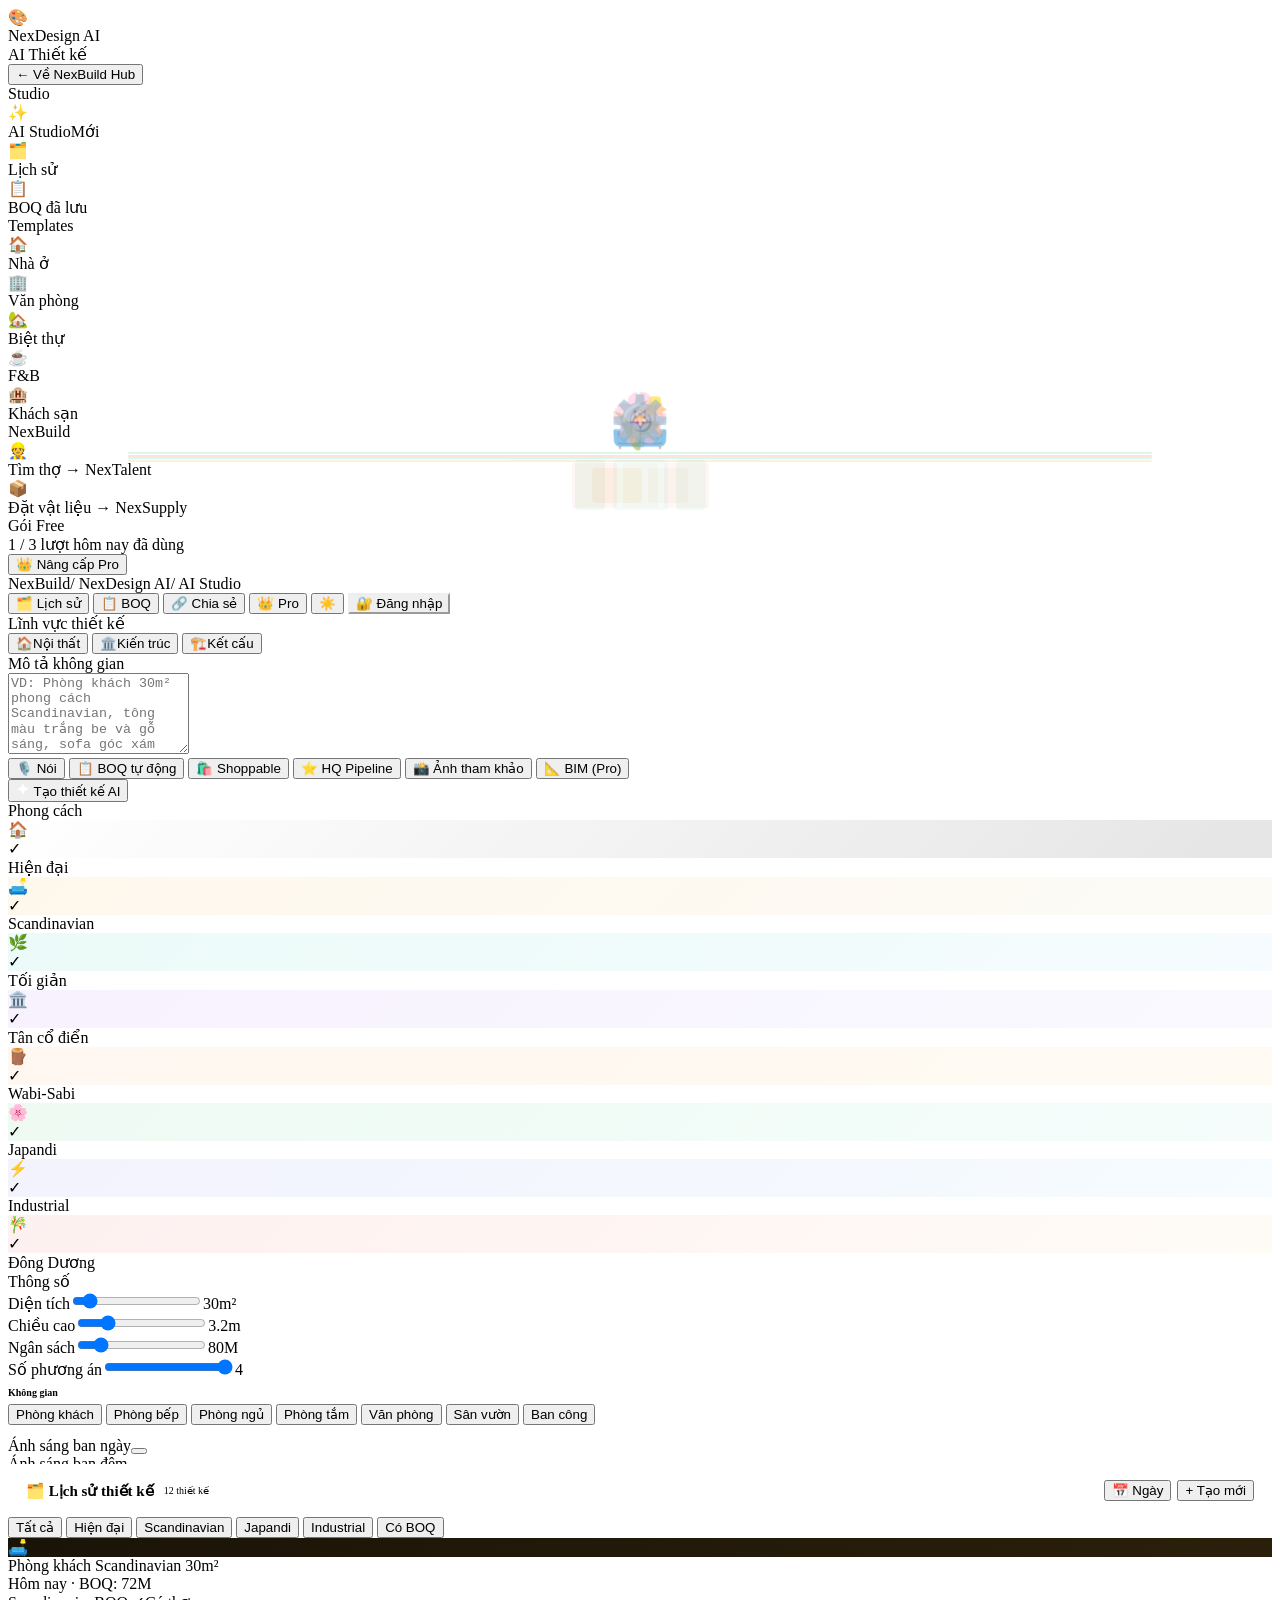
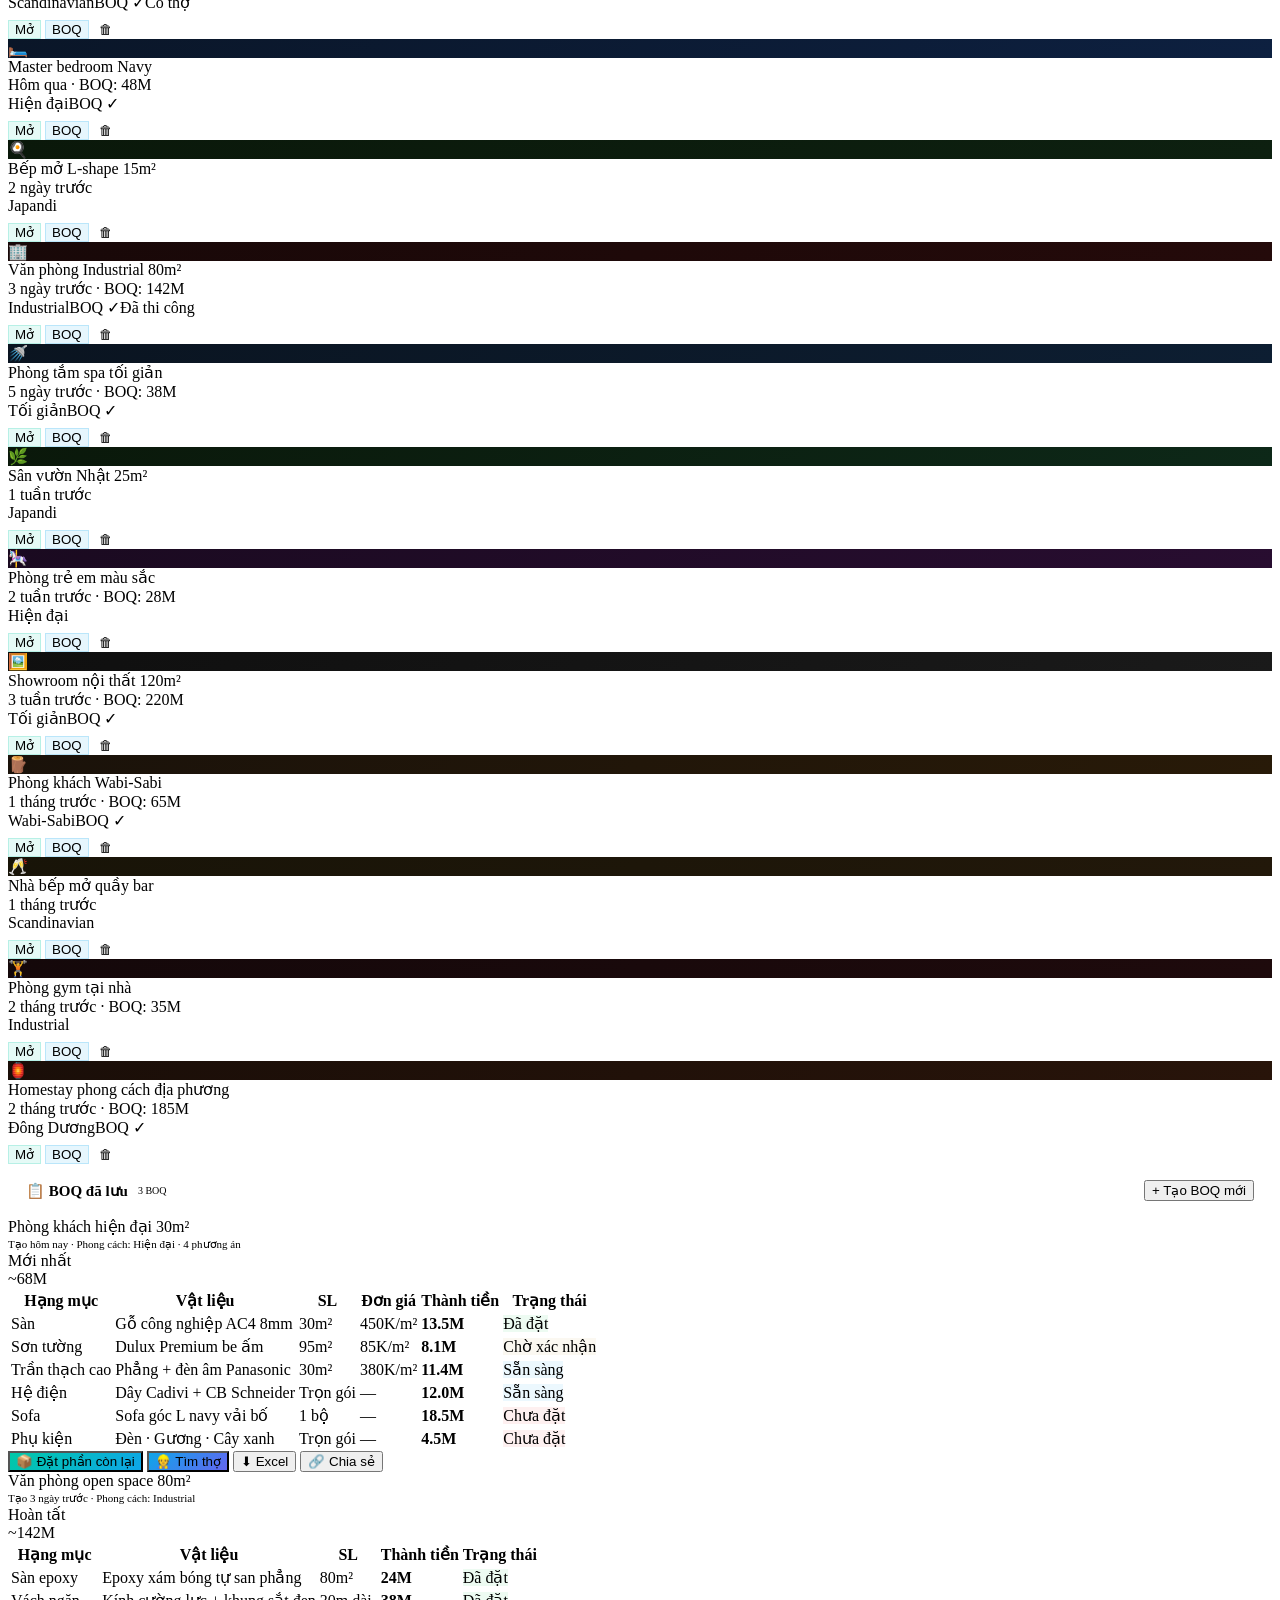
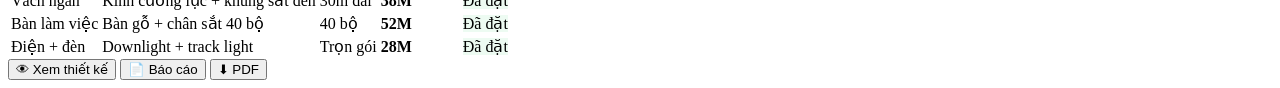
==== commit e98e8a4f: "feat(phase 2/3/4/6): RAG + Multi-stage + Reference-Guided + Multi-format Deliverables ═══ PHASE 6 — " ====
--- a/public/nexdesign-app.html
+++ b/public/nexdesign-app.html
@@ -133,7 +133,10 @@
               <button class="pt on" id="btnVoice" onclick="toggleVoice()">🎙️ Nói</button>
               <button class="pt on" onclick="this.classList.toggle('on')">📋 BOQ tự động</button>
               <button class="pt on" id="btnShop" onclick="this.classList.toggle('on')">🛍️ Shoppable</button>
-              <button class="pt" onclick="toast('Upload ảnh tham khảo')">📸 Ảnh tham khảo</button>
+              <button class="pt" id="btnHQ" title="Pipeline 4 giai đoạn — chậm hơn 3-5x nhưng chất lượng cao hơn rõ rệt" onclick="this.classList.toggle('on')">⭐ HQ Pipeline</button>
+              <button class="pt" onclick="document.getElementById('refImgInput').click()">📸 Ảnh tham khảo</button>
+              <input type="file" id="refImgInput" accept="image/*" style="display:none" onchange="onReferenceUpload(event)">
+              <button class="pt" id="refClearBtn" onclick="clearReferenceImage()" style="display:none">✕ Xoá ảnh</button>
               <button class="pt" onclick="toast('Upload file CAD/Revit — Tính năng Pro')">📐 BIM (Pro)</button>
             </div>
           </div>
@@ -193,7 +196,15 @@
           <button class="cv-btn active" id="btn-single" onclick="showSingle(0)">⛶ Toàn màn hình</button>
           <button class="cv-btn" onclick="startGenerate()">🔄 Tạo lại</button>
           <button class="cv-btn" id="refineBtn" onclick="openRefine(window.currentSingleIdx||0,VARIANT_LABELS[window.currentSingleIdx||0]||'Variant')" style="display:none;background:linear-gradient(135deg,rgba(168,85,247,.2),rgba(99,102,241,.15));border-color:rgba(168,85,247,.4);color:var(--vio,#A855F7);font-weight:700">🔁 Refine</button>
-          <button class="cv-btn" onclick="toast('Tải xuống tất cả render')">⬇️ Tải xuống</button>
+          <div class="dl-group">
+            <button class="cv-btn dl-trigger" onclick="toggleDlMenu(event)">⬇️ Tải xuống ▾</button>
+            <div class="dl-menu" id="dlMenu">
+              <button onclick="downloadDeliverable('pdf')"><span>📄</span> PDF Báo giá VAT</button>
+              <button onclick="downloadDeliverable('xlsx')"><span>📊</span> Excel BOM (formulas)</button>
+              <button onclick="downloadDeliverable('svg')"><span>📐</span> SVG Mặt bằng</button>
+              <button onclick="downloadDeliverable('glb')"><span>🧊</span> GLB 3D Scene</button>
+            </div>
+          </div>
           <button class="cv-btn" id="shopBtn" onclick="toggleShoppable()" style="display:none">🛍️ Shoppable</button>
         </div>
 
@@ -734,6 +745,147 @@
 let refineFeedbackHistory=[];      // history of feedback strings
 let refineTargetVariantIdx=0;      // which variant user picked to refine
 
+// ── PHASE 4: REFERENCE-GUIDED GENERATION ──
+let referenceAnalysis=null;     // last analysis result
+let referenceImageDataUri=null; // last uploaded image
+
+function onReferenceUpload(event){
+  const file=event.target.files && event.target.files[0];
+  if(!file) return;
+  if(file.size>5*1024*1024){ toast('Ảnh quá lớn (>5MB), vui lòng nén lại','error'); return; }
+  const reader=new FileReader();
+  reader.onload=function(e){
+    referenceImageDataUri=e.target.result;
+    document.getElementById('refClearBtn').style.display='inline-flex';
+    showReferenceBanner('⏳ Đang phân tích ảnh tham khảo...');
+    analyzeReferenceNow();
+  };
+  reader.readAsDataURL(file);
+}
+
+function clearReferenceImage(){
+  referenceImageDataUri=null;
+  referenceAnalysis=null;
+  document.getElementById('refImgInput').value='';
+  document.getElementById('refClearBtn').style.display='none';
+  hideReferenceBanner();
+  toast('Đã xoá ảnh tham khảo','info');
+}
+
+function showReferenceBanner(html){
+  let banner=document.getElementById('refBanner');
+  if(!banner){
+    banner=document.createElement('div');
+    banner.id='refBanner';
+    banner.style.cssText='margin:8px 0;padding:10px;background:linear-gradient(135deg,rgba(0,201,167,.1),rgba(14,165,233,.06));border:1px solid var(--c1);border-radius:10px;font-size:11px;color:var(--text);line-height:1.5';
+    const promptBox=document.querySelector('.prompt-box');
+    if(promptBox) promptBox.parentNode.insertBefore(banner, promptBox.nextSibling);
+  }
+  banner.innerHTML=html;
+  banner.style.display='block';
+}
+
+function hideReferenceBanner(){
+  const banner=document.getElementById('refBanner');
+  if(banner) banner.style.display='none';
+}
+
+async function analyzeReferenceNow(){
+  if(!referenceImageDataUri){ toast('Chưa có ảnh','error'); return; }
+  const userExtra=(document.getElementById('promptTxt').value||'').trim().substring(0,400);
+  try{
+    const res=await apiFetch('/design/analyze-reference',{
+      method:'POST',
+      body:JSON.stringify({image_data_uri:referenceImageDataUri, user_prompt:userExtra})
+    });
+    if(res && !res.error && res.enhanced_prompt){
+      referenceAnalysis=res;
+      const palette=(res.detected_palette||[]).map(c=>'<span style="display:inline-block;width:14px;height:14px;border-radius:3px;background:'+c+';margin:0 2px;vertical-align:middle;border:1px solid rgba(0,0,0,.1)"></span>'+c).join(' ');
+      const materials=(res.detected_materials||[]).slice(0,5).map(m=>'<span style="display:inline-block;background:var(--bg3);padding:2px 6px;border-radius:4px;margin:1px">'+m+'</span>').join(' ');
+      showReferenceBanner(
+        '<div style="display:flex;gap:10px;align-items:flex-start">'+
+          '<img src="'+referenceImageDataUri+'" style="width:60px;height:60px;border-radius:6px;object-fit:cover;flex-shrink:0">'+
+          '<div style="flex:1">'+
+            '<div style="font-weight:700;color:var(--c1);margin-bottom:4px">📸 Phân tích ảnh tham khảo</div>'+
+            '<div style="margin-bottom:6px"><b>Phong cách phát hiện:</b> '+(res.detected_style||'?')+'</div>'+
+            (palette?'<div style="margin-bottom:4px"><b>Palette:</b> '+palette+'</div>':'')+
+            (materials?'<div style="margin-bottom:6px"><b>Vật liệu:</b> '+materials+'</div>':'')+
+            '<div style="font-size:10px;color:var(--text2);margin-bottom:8px">'+(res.style_analysis||'').substring(0,200)+'</div>'+
+            '<button onclick="applyReferencePrompt()" style="padding:5px 10px;background:var(--grad);border:none;border-radius:6px;color:#fff;font-weight:700;font-size:11px;cursor:pointer">✓ Dùng prompt này</button>'+
+          '</div>'+
+        '</div>'
+      );
+      // Auto-select detected style in style grid
+      const detectedStyle=res.detected_style;
+      if(detectedStyle){
+        const STYLE_LABEL_MAP={modern:'Hiện đại',scandinavian:'Scandinavian',japandi:'Japandi',industrial:'Industrial',mediterranean:'Đông Dương',indochine:'Đông Dương',tropical_modern:'Hiện đại',wabi_sabi:'Wabi-Sabi',neo_classical:'Tân cổ điển'};
+        const lbl=STYLE_LABEL_MAP[detectedStyle];
+        if(lbl){
+          document.querySelectorAll('.sc').forEach(el=>{
+            const txt=el.querySelector('.sc-lbl')?.textContent;
+            if(txt===lbl){ document.querySelectorAll('.sc').forEach(s=>s.classList.remove('on')); el.classList.add('on'); }
+          });
+        }
+      }
+      toast('✓ Đã phân tích ảnh tham khảo','success');
+    } else {
+      showReferenceBanner('<span style="color:var(--red)">⚠️ Không phân tích được ảnh — '+(res?.detail||res?.message||'lỗi không rõ')+'</span>');
+    }
+  }catch(e){
+    showReferenceBanner('<span style="color:var(--red)">⚠️ Lỗi kết nối — '+e.message+'</span>');
+  }
+}
+
+function applyReferencePrompt(){
+  if(!referenceAnalysis || !referenceAnalysis.enhanced_prompt){ toast('Chưa có phân tích','error'); return; }
+  document.getElementById('promptTxt').value=referenceAnalysis.enhanced_prompt;
+  toast('✓ Đã áp dụng prompt từ ảnh tham khảo','success');
+}
+
+// ── PHASE 6: DOWNLOAD DELIVERABLES ──
+function toggleDlMenu(event){
+  event.stopPropagation();
+  const m=document.getElementById('dlMenu');
+  m.classList.toggle('show');
+  document.addEventListener('click',function close(){
+    m.classList.remove('show');
+    document.removeEventListener('click',close);
+  });
+}
+async function downloadDeliverable(format){
+  if(!currentDesignId){ toast('Hãy tạo thiết kế trước!','error'); return; }
+  document.getElementById('dlMenu').classList.remove('show');
+  const labels={pdf:'PDF Báo giá',xlsx:'Excel BOM',svg:'SVG Mặt bằng',glb:'GLB 3D Scene'};
+  toast('⏳ Đang tạo '+labels[format]+'...','info');
+  try{
+    // Use API_BASE + token (apiFetch returns JSON, here we need binary)
+    const token=localStorage.getItem('nxb_token');
+    const url=(window.NXB_API_BASE||'/api/v1')+'/design/'+currentDesignId+'/download?format='+format;
+    const res=await fetch(url,{headers:{'Authorization':'Bearer '+(token||'')}});
+    if(!res.ok){
+      const err=await res.text();
+      toast('❌ '+(err||'Lỗi tải file'),'error');
+      return;
+    }
+    const blob=await res.blob();
+    // Extract filename from Content-Disposition or default
+    const cd=res.headers.get('Content-Disposition')||'';
+    const m=cd.match(/filename="([^"]+)"/);
+    const filename=m?m[1]:('nexbuild-design.'+format);
+    // Trigger download
+    const a=document.createElement('a');
+    a.href=URL.createObjectURL(blob);
+    a.download=filename;
+    document.body.appendChild(a);
+    a.click();
+    a.remove();
+    setTimeout(()=>URL.revokeObjectURL(a.href),5000);
+    toast('✓ Đã tải '+filename,'success');
+  }catch(e){
+    toast('❌ Lỗi mạng: '+e.message,'error');
+  }
+}
+
 // ── PHASE 5: REFINE MODAL ──
 function openRefine(variantIdx, variantLabel){
   if(!currentDesignId){ toast('Hãy tạo thiết kế trước!','error'); return; }
@@ -866,6 +1018,7 @@
     applyLdStep(stepIdx);
   },4000);
   // Build payload — multi-discipline aware
+  const hqOn=document.getElementById('btnHQ')?.classList.contains('on') || false;
   const payload={
     prompt:p,
     style:styleKey,
@@ -873,7 +1026,8 @@
     area_m2:area,
     budget_million:budget,
     auto_boq:true,
-    discipline:currentDiscipline
+    discipline:currentDiscipline,
+    high_quality:hqOn
   };
   if(currentDiscipline!=='interior'){
     payload.location_province=document.getElementById('locProv')?.value||'HCM';
